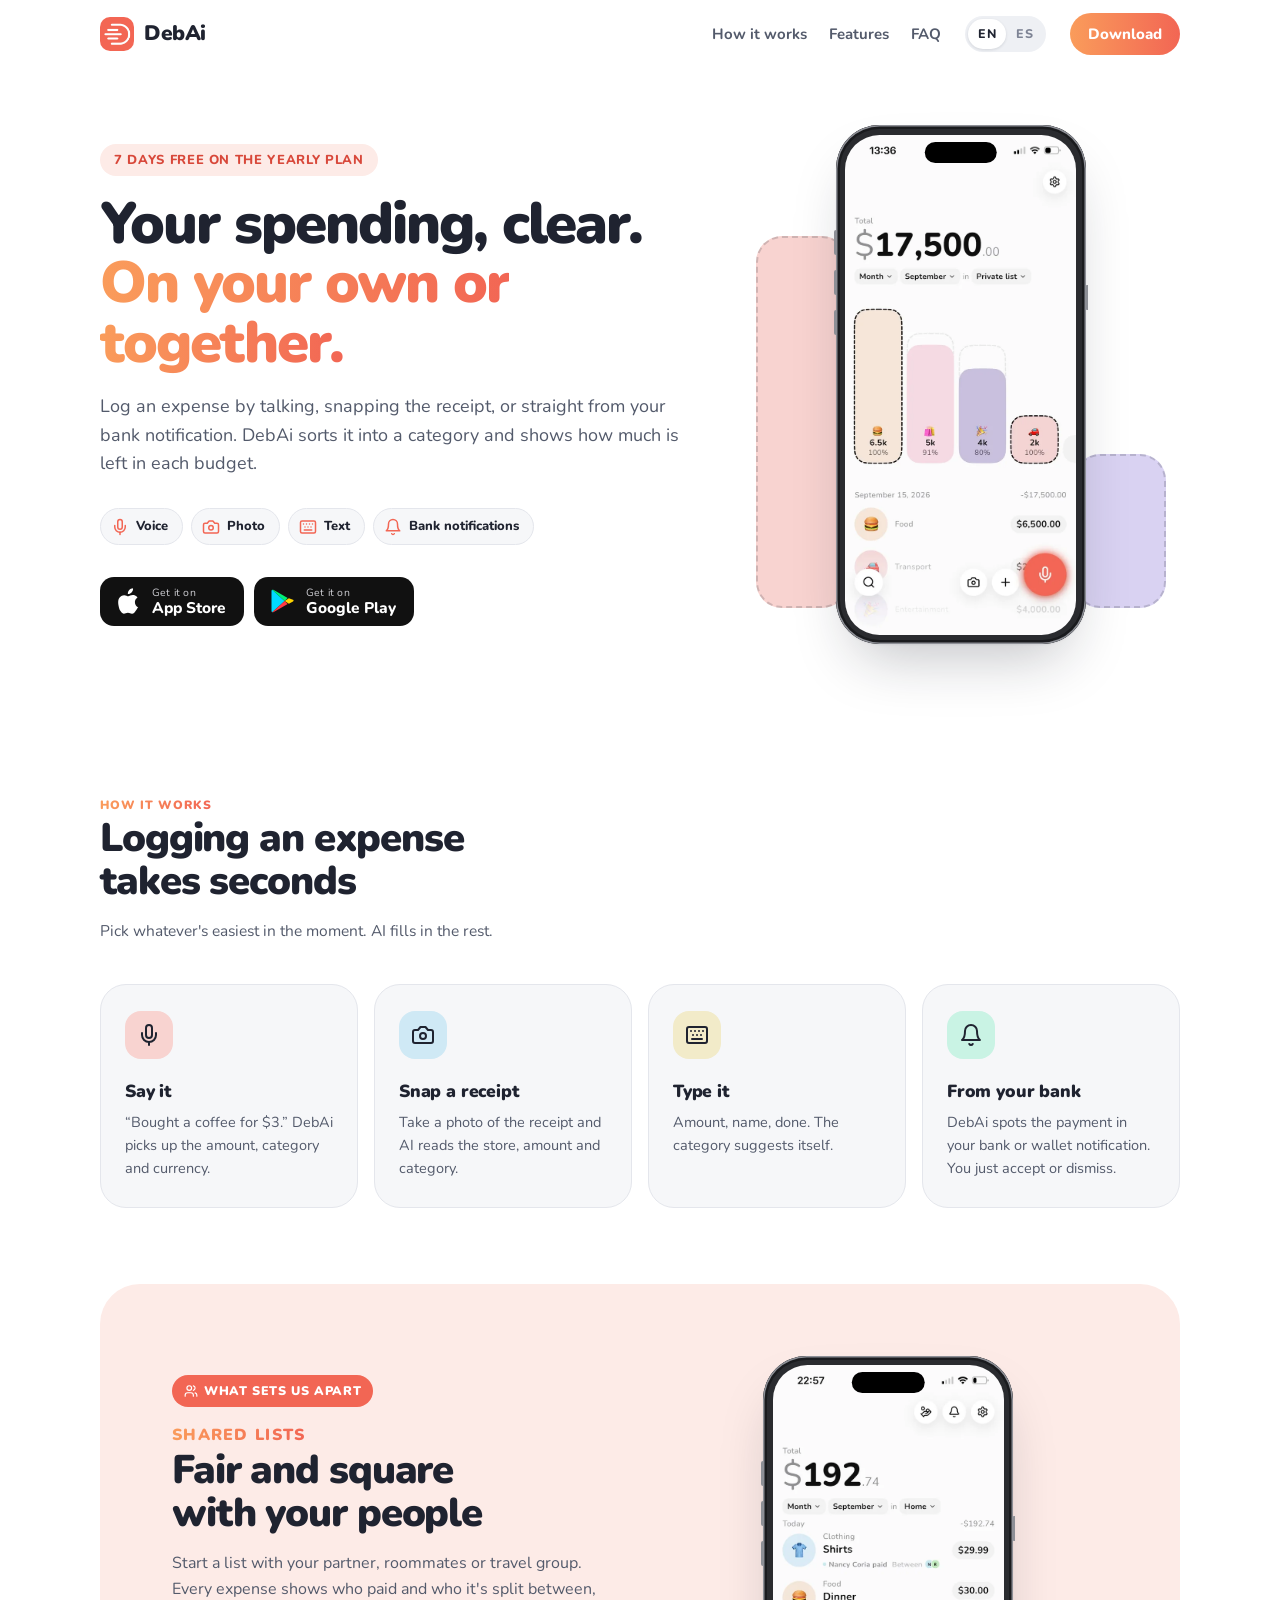
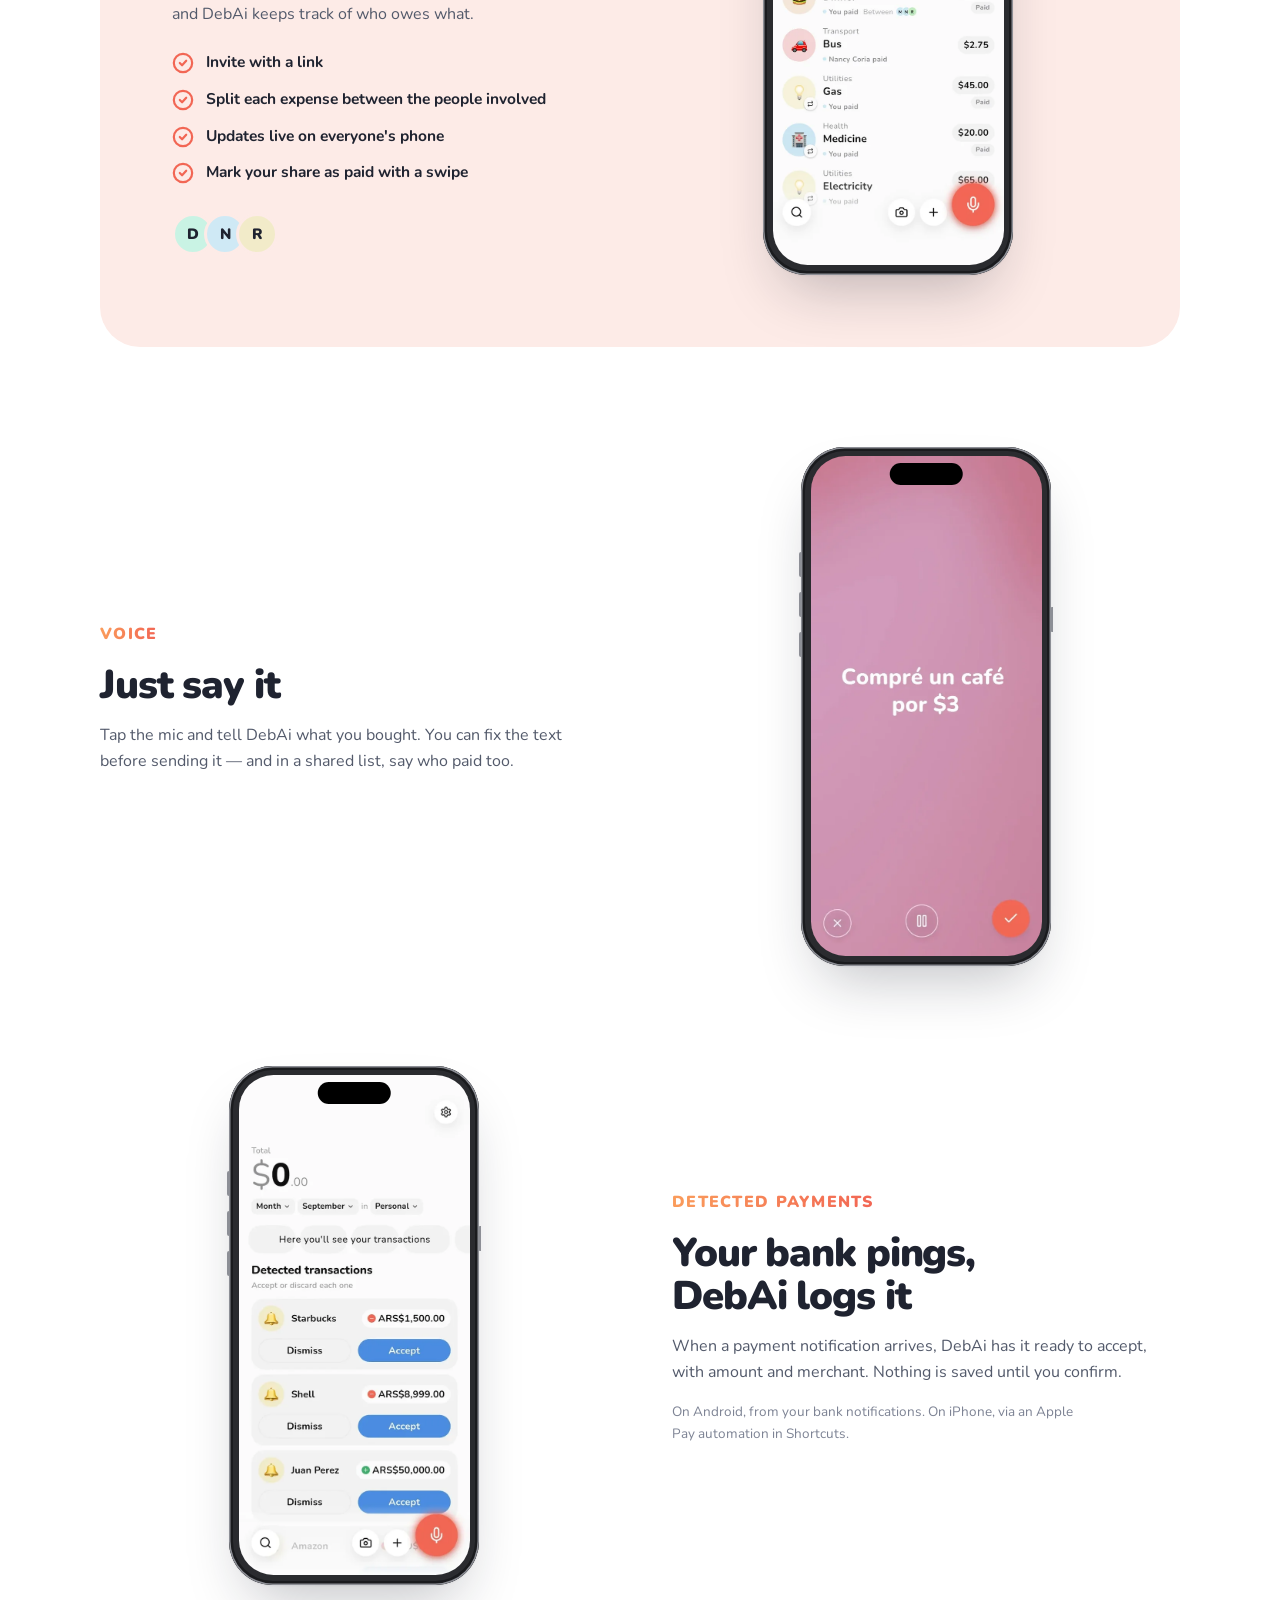
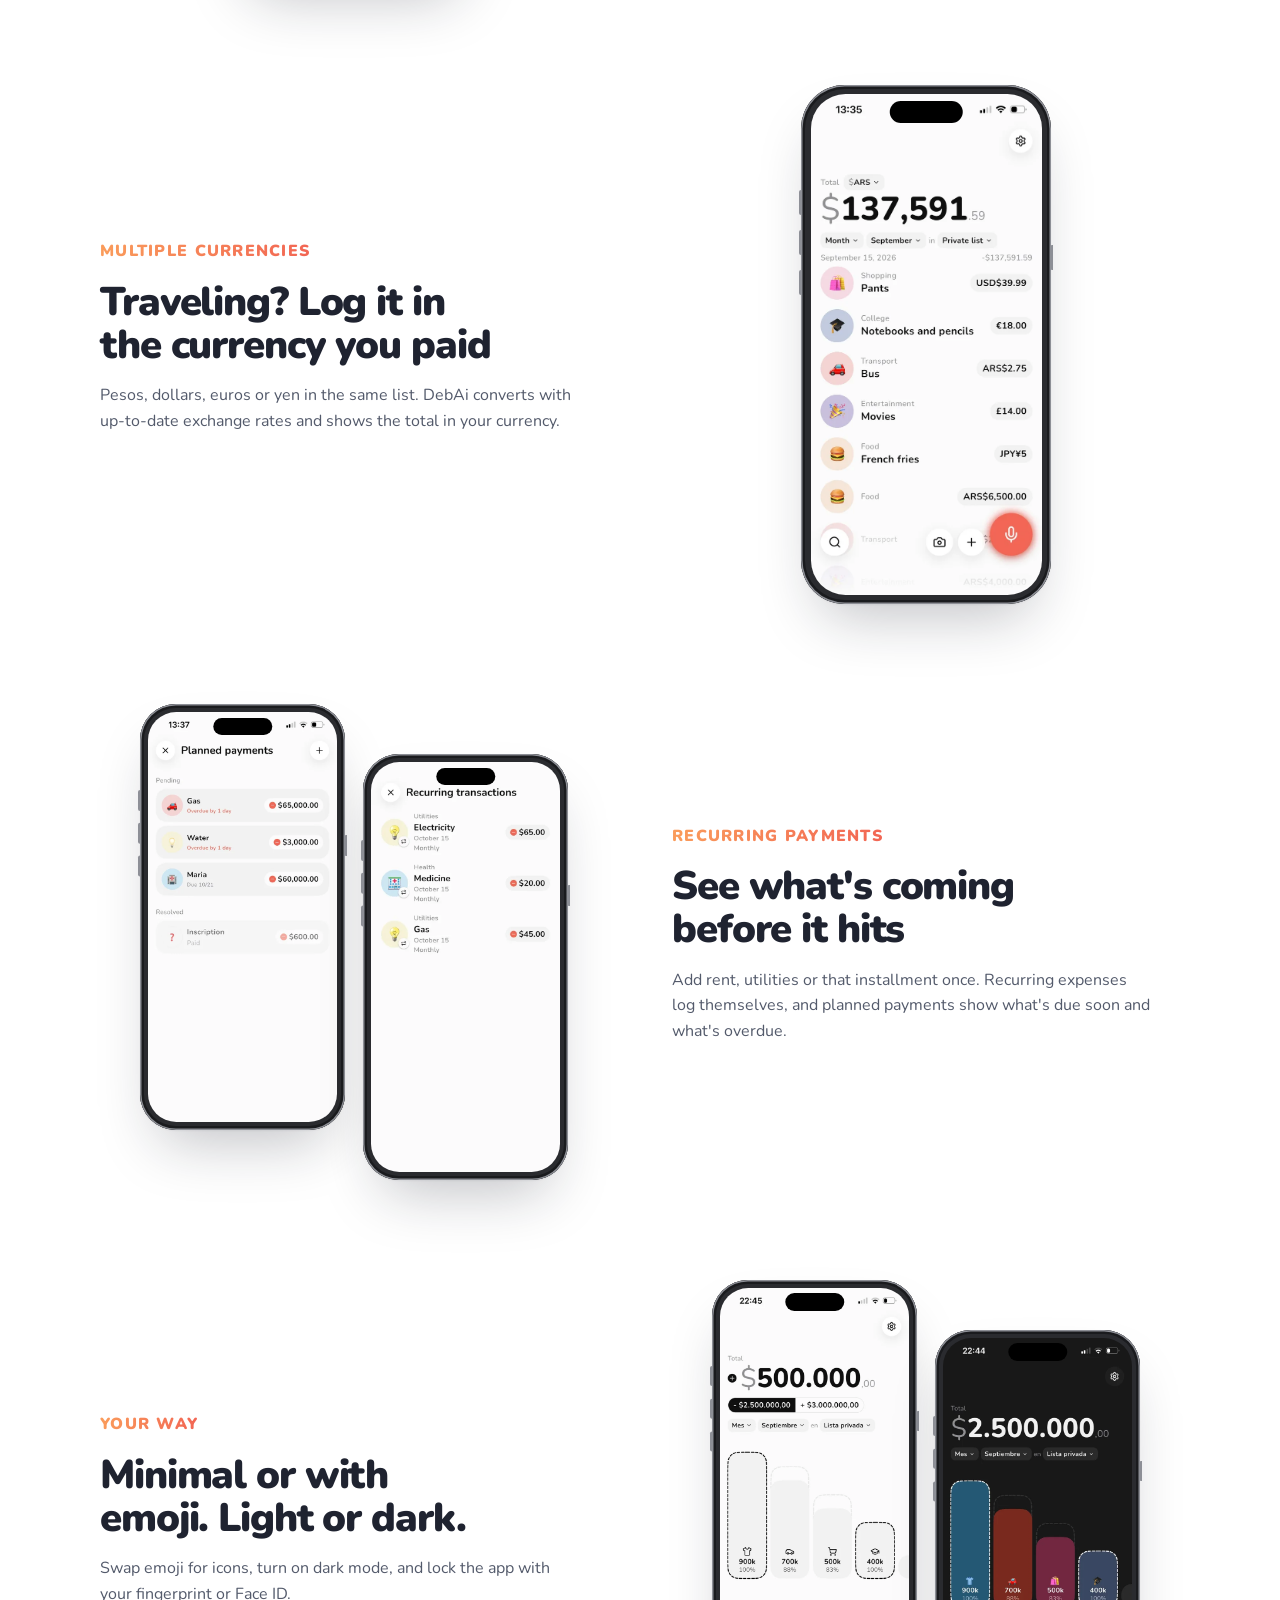
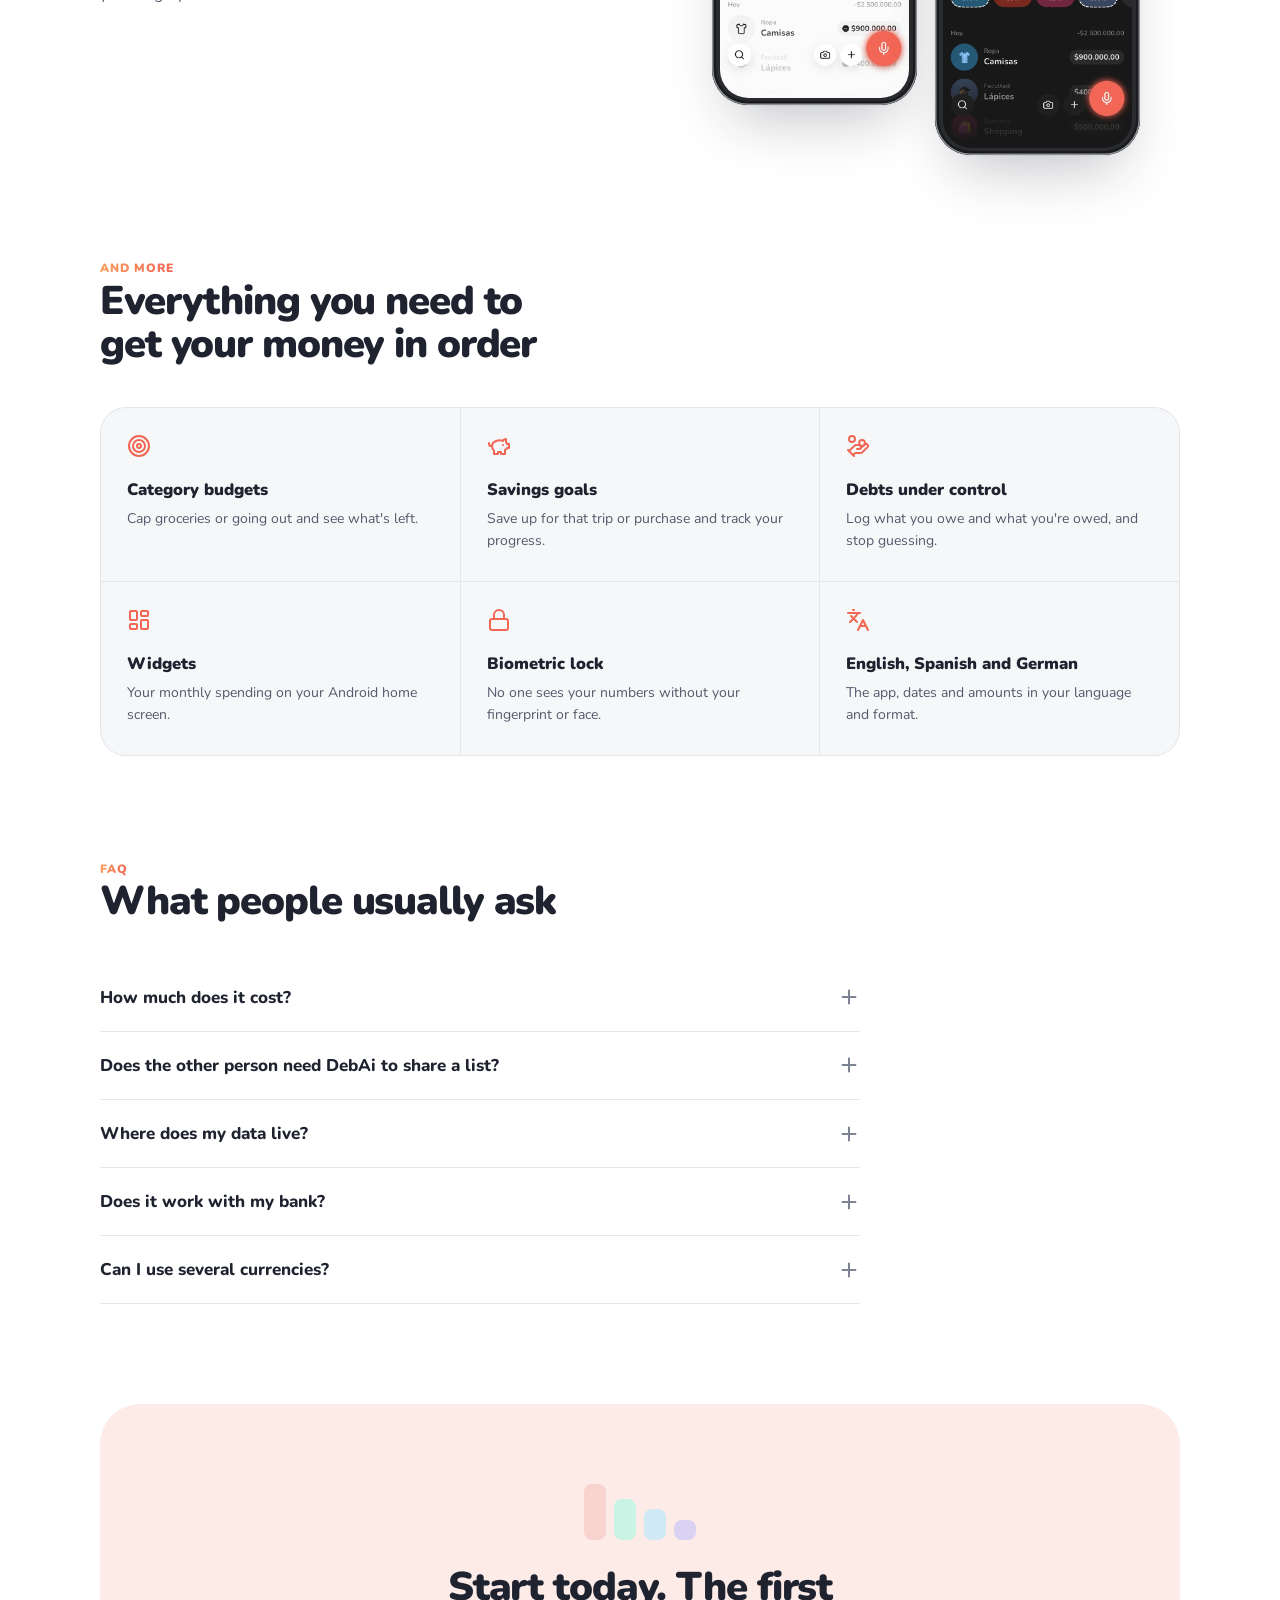
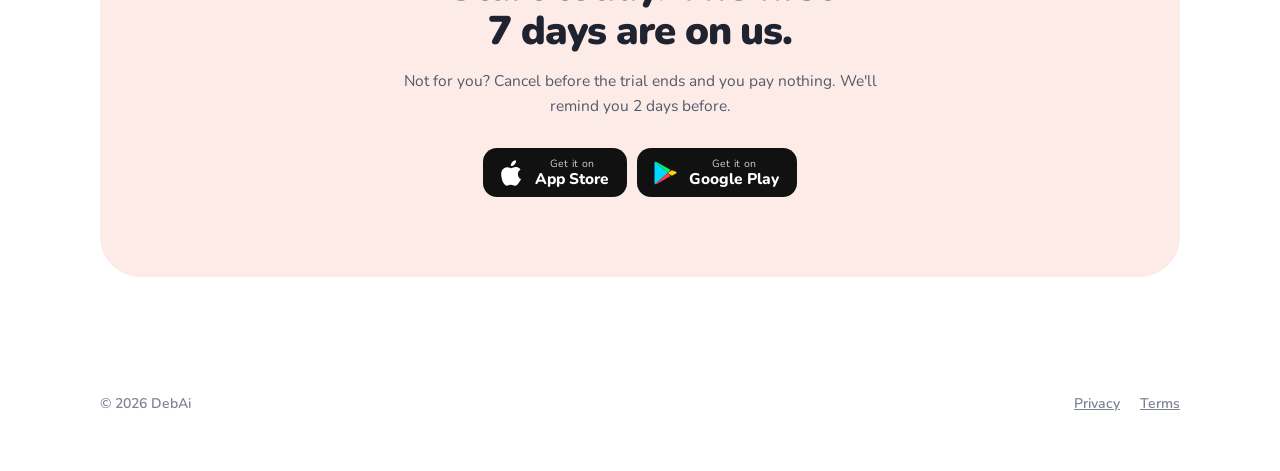
==== index.html @ 1e0ea0b5 "Prueba de 7 días de la tienda en el anual; chat con IA y recordatorios locales en la política Co-Aut" ====
<!doctype html>
<html lang="en">
<head>
  <meta charset="utf-8" />
  <meta name="viewport" content="width=device-width, initial-scale=1, viewport-fit=cover" />
  <title>DebAi: AI Expense Tracker &amp; Shared Budget App</title>
  <meta name="description" content="Track expenses with AI: log them by voice, receipt photo or bank notification. Shared lists to split expenses with anyone. 7-day free trial on iPhone and Android." />
  <meta name="robots" content="index, follow, max-image-preview:large" />
  <link rel="canonical" href="https://debai.app/" />
  <link rel="alternate" hreflang="en" href="https://debai.app/" />
  <link rel="alternate" hreflang="es" href="https://debai.app/es/" />
  <link rel="alternate" hreflang="x-default" href="https://debai.app/" />
  <meta name="theme-color" content="#F26654" />
  <meta name="application-name" content="DebAi" />
  <meta name="apple-itunes-app" content="app-id=6796000118" />

  <meta property="og:type" content="website" />
  <meta property="og:site_name" content="DebAi" />
  <meta property="og:url" content="https://debai.app/" />
  <meta property="og:title" content="DebAi: AI Expense Tracker &amp; Shared Budget App" />
  <meta property="og:description" content="Track expenses with AI: log them by voice, receipt photo or bank notification. Shared lists to split expenses with anyone. 7-day free trial on iPhone and Android." />
  <meta property="og:locale" content="en_US" />
  <meta property="og:locale:alternate" content="es_LA" />
  <meta property="og:image" content="https://debai.app/assets/og-en.png" />
  <meta property="og:image:width" content="1200" />
  <meta property="og:image:height" content="630" />
  <meta property="og:image:alt" content="DebAi: your spending, clear, on your own or together" />
  <meta name="twitter:card" content="summary_large_image" />
  <meta name="twitter:title" content="DebAi: AI Expense Tracker &amp; Shared Budget App" />
  <meta name="twitter:description" content="Track expenses with AI: log them by voice, receipt photo or bank notification. Shared lists to split expenses with anyone. 7-day free trial on iPhone and Android." />
  <meta name="twitter:image" content="https://debai.app/assets/og-en.png" />

  <link rel="icon" href="favicon-32.png" type="image/png" sizes="32x32" />
  <link rel="icon" href="favicon-192.png" type="image/png" sizes="192x192" />
  <link rel="apple-touch-icon" href="apple-touch-icon.png" />
  <link rel="preload" href="assets/nunito-latin.woff" as="font" type="font/woff" crossorigin />
  <link rel="preload" href="assets/screens/home-en.webp" as="image" fetchpriority="high" />

  <script type="application/ld+json">{"@context": "https://schema.org", "@graph": [{"@type": "Organization", "@id": "https://debai.app/#organization", "name": "DebAi", "url": "https://debai.app/", "logo": "https://debai.app/favicon-192.png", "sameAs": ["https://apps.apple.com/app/id6796000118", "https://play.google.com/store/apps/details?id=com.debai.app"]}, {"@type": "WebSite", "@id": "https://debai.app/#website", "url": "https://debai.app/", "name": "DebAi", "inLanguage": "en", "publisher": {"@id": "https://debai.app/#organization"}}, {"@type": "MobileApplication", "name": "DebAi", "description": "AI expense tracker. Log expenses by voice, receipt photo or bank notification, and share lists to split expenses with your partner, roommates or friends.", "operatingSystem": "iOS, Android", "applicationCategory": "FinanceApplication", "inLanguage": ["es", "en", "de"], "image": "https://debai.app/assets/og-en.png", "installUrl": ["https://apps.apple.com/app/id6796000118", "https://play.google.com/store/apps/details?id=com.debai.app"], "offers": {"@type": "Offer", "price": "0", "priceCurrency": "USD"}, "publisher": {"@id": "https://debai.app/#organization"}}]}</script>
  <style>
    @font-face {
      font-family: "Nunito";
      src: url("assets/nunito-latin.woff") format("woff");
      font-weight: 200 1000;
      font-style: normal;
      font-display: swap;
    }

    /* La web es blanca siempre: no sigue el modo oscuro del dispositivo */
    :root {
      --bg: #ffffff;
      --surface: #f6f7f9;
      --surface-2: #eef0f4;
      --text: #1f2330;
      --text-soft: #535a6b;
      --muted: #7d8394;
      --border: #e4e6ec;
      --brand: #f26654;
      --brand-ink: #d8483a;
      --brand-soft: #fdebe7;
      /* Degradé de marca, de derecha a izquierda: coral a la derecha → naranja a la izquierda */
      --brand-gradient: linear-gradient(270deg, #f26654, #fa9c5b);
      --mint: #c9f3e4;
      --sky: #cfe9f5;
      --lemon: #f2ebc9;
      --rose: #f8d3d0;
      --lilac: #d9d2f2;
      --titanium: #2a2b2f;
      --titanium-edge: #8d8f96;
      --badge: #111111;
      --shadow: 0 1px 2px rgba(20, 24, 40, .05), 0 30px 60px -20px rgba(20, 24, 40, .28);
      color-scheme: light;
    }

    * { box-sizing: border-box; }
    html { scroll-behavior: smooth; }
    @media (prefers-reduced-motion: reduce) {
      html { scroll-behavior: auto; }
      *, *::before, *::after { animation: none !important; transition: none !important; }
    }

    body {
      margin: 0;
      font-family: "Nunito", -apple-system, BlinkMacSystemFont, "Segoe UI", sans-serif;
      color: var(--text);
      background: var(--bg);
      font-size: 15.5px;
      line-height: 1.6;
      overflow-x: hidden;
    }
    img { max-width: 100%; display: block; }
    a { color: inherit; }
    :focus-visible { outline: 3px solid var(--brand); outline-offset: 3px; border-radius: 8px; }

    .wrap { max-width: 1120px; margin: 0 auto; padding-inline: 20px; }

    /* ---------- Nav ---------- */
    .nav {
      position: sticky;
      top: env(safe-area-inset-top, 0px);
      z-index: 10;
      background: color-mix(in srgb, var(--bg) 86%, transparent);
      backdrop-filter: saturate(1.4) blur(14px);
      -webkit-backdrop-filter: saturate(1.4) blur(14px);
      border-bottom: 1px solid transparent;
    }
    .nav .wrap { display: flex; align-items: center; gap: 24px; height: 68px; }
    .logo { display: flex; align-items: center; gap: 10px; text-decoration: none; font-weight: 900; font-size: 21px; letter-spacing: -.02em; }
    .logo img { width: 34px; height: 34px; border-radius: 10px; }
    .nav-links { display: flex; gap: 22px; margin-left: auto; }
    .nav-links a { text-decoration: none; color: var(--text-soft); font-weight: 700; font-size: 15px; }
    .nav-links a:hover { color: var(--text); }
    .lang { display: flex; background: var(--surface-2); border-radius: 999px; padding: 3px; }
    .lang a {
      font-size: 12.5px; font-weight: 800; letter-spacing: .04em; text-decoration: none;
      color: var(--muted); padding: 5px 10px; border-radius: 999px;
    }
    .lang a:hover { color: var(--text); }
    .lang a[aria-current="page"] { background: var(--bg); color: var(--text); box-shadow: 0 1px 3px rgba(20,24,40,.12); }
    .nav-cta {
      text-decoration: none; background: var(--brand-gradient); color: #fff; font-weight: 800; font-size: 15px;
      padding: 9px 18px; border-radius: 999px; white-space: nowrap;
    }
    .nav-cta:hover { filter: brightness(.95); }
    @media (max-width: 820px) {
      .nav-links { display: none; }
      .lang { margin-left: auto; }
    }
    @media (max-width: 420px) {
      .nav-cta { display: none; }
    }

    /* ---------- Hero ---------- */
    .hero { padding-block: 56px 72px; }
    .hero .wrap { display: grid; grid-template-columns: 1.15fr .85fr; gap: 48px; align-items: center; }
    .eyebrow {
      display: inline-block; background: var(--brand-soft); color: var(--brand-ink);
      font-weight: 800; font-size: 13px; letter-spacing: .05em; text-transform: uppercase;
      padding: 6px 14px; border-radius: 999px;
    }
    h1 {
      font-size: clamp(34px, 5.2vw, 58px); font-weight: 900; letter-spacing: -.035em; line-height: 1.02;
      margin: 18px 0 20px; text-wrap: balance;
    }
    h1 em, .kicker {
      font-style: normal; color: var(--brand);
      background: var(--brand-gradient); -webkit-background-clip: text; background-clip: text;
      -webkit-text-fill-color: transparent;
    }
    h1 em { -webkit-box-decoration-break: clone; box-decoration-break: clone; }
    .lead { font-size: clamp(16px, 1.5vw, 18px); color: var(--text-soft); max-width: 36em; margin: 0 0 30px; }
    .ways { display: flex; flex-wrap: wrap; gap: 8px; margin: 0 0 32px; padding: 0; list-style: none; }
    .ways li {
      display: inline-flex; align-items: center; gap: 7px; font-weight: 800; font-size: 13px;
      background: var(--surface); border: 1px solid var(--border); border-radius: 999px; padding: 7px 14px 7px 10px;
    }
    .ways svg { width: 18px; height: 18px; color: var(--brand); }

    .badges { display: flex; gap: 10px; flex-wrap: wrap; }
    .badge {
      display: inline-flex; align-items: center; gap: 10px; padding: 10px 18px 10px 14px; border-radius: 14px;
      background: var(--badge); color: #fff; text-decoration: none; line-height: 1.1;
      transition: transform .15s ease;
    }
    .badge:hover { transform: translateY(-2px); }
    .badge svg { width: 28px; height: 28px; flex-shrink: 0; }
    .badge small { display: block; font-size: 10.5px; color: #cfcfd4; letter-spacing: .02em; }
    .badge b { display: block; font-size: 15.5px; font-weight: 800; }

    /* Barras de tope detrás del teléfono: el visual del home de la app */
    .stage { position: relative; display: flex; justify-content: center; align-items: flex-end; min-height: 500px; }
    .bars {
      position: absolute; inset: auto 0 36px 0; height: 78%;
      display: flex; align-items: flex-end; justify-content: center; gap: 14px;
    }
    .bar {
      width: 21%; max-width: 104px; border-radius: 26px; border: 2px dashed rgba(31,35,48,.18);
      transform-origin: bottom; animation: rise .9s cubic-bezier(.2,.9,.3,1.15) both;
    }
    .bar:nth-child(1) { height: 92%; background: var(--rose); animation-delay: .05s; }
    .bar:nth-child(2) { height: 70%; background: var(--mint); animation-delay: .12s; }
    .bar:nth-child(3) { height: 54%; background: var(--sky); animation-delay: .19s; }
    .bar:nth-child(4) { height: 38%; background: var(--lilac); animation-delay: .26s; }
    @keyframes rise { from { transform: scaleY(.35); } to { transform: scaleY(1); } }
    .stage .phone { position: relative; z-index: 1; }

    /* ---------- iPhone ----------
       Todo escala con --w. El alto lo da la captura (height:auto), así la
       pantalla muestra la imagen completa, sin recortes. */
    .phone {
      --w: min(250px, 70vw);
      position: relative; flex-shrink: 0;
      width: var(--w); padding: calc(var(--w) * .038);
      background: var(--titanium);
      border-radius: calc(var(--w) * .175);
      box-shadow:
        inset 0 0 0 1.5px var(--titanium-edge),
        inset 0 0 0 4px #1a1b1e,
        var(--shadow);
    }
    .phone.sm { --w: min(205px, 40vw); }
    .phone img {
      width: 100%; height: auto; display: block; background: #fff;
      border-radius: calc(var(--w) * .138);
    }
    /* Dynamic Island */
    .phone::after {
      content: ""; position: absolute; left: 50%; transform: translateX(-50%);
      top: calc(var(--w) * .066); width: calc(var(--w) * .29); height: calc(var(--w) * .085);
      background: #000; border-radius: 999px;
    }
    /* Botones laterales: acción + volumen a la izquierda, encendido a la derecha */
    .phone::before {
      content: ""; position: absolute; left: -2px; top: calc(var(--w) * .42);
      width: 3px; height: calc(var(--w) * .1); border-radius: 2px 0 0 2px; background: var(--titanium-edge);
      box-shadow:
        0 calc(var(--w) * .16) 0 0 var(--titanium-edge),
        0 calc(var(--w) * .32) 0 0 var(--titanium-edge),
        calc(var(--w) + 1px) calc(var(--w) * .22) 0 0 var(--titanium-edge);
    }

    /* ---------- Sections ---------- */
    section { padding-block: 76px; }
    .kicker { display: inline-block; font-weight: 900; font-size: 12px; letter-spacing: .08em; text-transform: uppercase; margin: 0 0 10px; }
    h2 { font-size: clamp(27px, 3.4vw, 40px); font-weight: 900; letter-spacing: -.028em; line-height: 1.08; margin: 0 0 16px; text-wrap: balance; }
    .sec-head { max-width: 600px; margin-bottom: 40px; }
    .sec-head p { color: var(--text-soft); margin: 0; }

    /* Cómo se anota */
    .grid4 { display: grid; grid-template-columns: repeat(4, 1fr); gap: 16px; }
    .way { background: var(--surface); border: 1px solid var(--border); border-radius: 26px; padding: 26px 24px; }
    .way .ic {
      width: 48px; height: 48px; border-radius: 16px; display: grid; place-items: center; margin-bottom: 18px; color: var(--text);
    }
    .way:nth-child(1) .ic { background: var(--rose); }
    .way:nth-child(2) .ic { background: var(--sky); }
    .way:nth-child(3) .ic { background: var(--lemon); }
    .way:nth-child(4) .ic { background: var(--mint); }
    .way .ic svg { width: 24px; height: 24px; color: #1f2330; }
    .way h3 { font-size: 17.5px; font-weight: 900; margin: 0 0 6px; letter-spacing: -.01em; }
    .way p { margin: 0; color: var(--text-soft); font-size: 14.5px; }
    @media (max-width: 960px) { .grid4 { grid-template-columns: repeat(2, 1fr); } }
    @media (max-width: 520px) { .grid4 { grid-template-columns: 1fr; } }

    /* Filas de feature */
    .feature { display: grid; grid-template-columns: 1fr 1fr; gap: 64px; align-items: center; }
    .feature + .feature { margin-top: 100px; }
    .feature.flip .copy { order: 2; }
    .feature .copy p { color: var(--text-soft); font-size: 16px; margin: 0 0 16px; max-width: 30em; }
    .feature .shots { display: flex; justify-content: center; align-items: flex-start; gap: 18px; }
    .feature .shots .phone.sm:nth-child(2) { margin-top: 50px; }
    .note { font-size: 13.5px !important; color: var(--muted) !important; }
    .checks { list-style: none; padding: 0; margin: 22px 0 0; display: grid; gap: 12px; }
    .checks li { display: flex; gap: 12px; align-items: flex-start; font-weight: 700; }
    .checks svg { width: 22px; height: 22px; flex-shrink: 0; color: var(--brand); margin-top: 2px; }
    @media (max-width: 860px) {
      .feature { grid-template-columns: 1fr; gap: 40px; }
      .feature.flip .copy { order: 0; }
      .feature + .feature { margin-top: 88px; }
    }

    /* Banda compartida — el diferencial */
    .band {
      background: var(--brand-soft); border-radius: 40px; padding: clamp(36px, 6vw, 72px);
      display: grid; grid-template-columns: 1fr 1fr; gap: 56px; align-items: center;
    }
    .band .pill {
      display: inline-flex; align-items: center; gap: 6px; background: var(--brand); color: #fff;
      font-weight: 900; font-size: 12.5px; letter-spacing: .05em; text-transform: uppercase;
      padding: 6px 12px; border-radius: 999px; margin-bottom: 16px;
    }
    .band .kicker { display: block; width: fit-content; }
    .band p { color: var(--text-soft); font-size: 16px; margin: 0; max-width: 30em; }
    .band .shots { display: flex; justify-content: center; }
    .avatars { display: flex; margin-top: 28px; }
    .avatars span {
      width: 42px; height: 42px; border-radius: 50%; display: grid; place-items: center;
      font-weight: 900; font-size: 15px; color: #1f2330; border: 3px solid var(--brand-soft); margin-left: -10px;
    }
    .avatars span:first-child { margin-left: 0; background: var(--mint); }
    .avatars span:nth-child(2) { background: var(--sky); }
    .avatars span:nth-child(3) { background: var(--lemon); }
    @media (max-width: 860px) { .band { grid-template-columns: 1fr; } }

    /* Y además */
    .extras { display: grid; grid-template-columns: repeat(3, 1fr); gap: 1px; background: var(--border); border: 1px solid var(--border); border-radius: 26px; overflow: hidden; }
    .extra { background: var(--surface); padding: 26px 26px 28px; }
    .extra svg { width: 24px; height: 24px; color: var(--brand); margin-bottom: 12px; }
    .extra h3 { margin: 0 0 4px; font-size: 16.5px; font-weight: 900; }
    .extra p { margin: 0; color: var(--text-soft); font-size: 14px; }
    @media (max-width: 860px) { .extras { grid-template-columns: repeat(2, 1fr); } }
    @media (max-width: 520px) { .extras { grid-template-columns: 1fr; } }

    /* FAQ */
    .faq { max-width: 760px; }
    .faq details { border-bottom: 1px solid var(--border); }
    .faq summary {
      list-style: none; cursor: pointer; display: flex; justify-content: space-between; align-items: center; gap: 16px;
      padding: 20px 0; font-weight: 800; font-size: 17px;
    }
    .faq summary::-webkit-details-marker { display: none; }
    .faq summary svg { width: 22px; height: 22px; flex-shrink: 0; color: var(--muted); transition: transform .2s ease; }
    .faq details[open] summary svg { transform: rotate(45deg); color: var(--brand); }
    .faq details p { margin: 0 0 22px; color: var(--text-soft); max-width: 40em; }

    /* CTA final */
    .final { text-align: center; }
    .final .card {
      background: var(--brand-soft); border-radius: 40px; padding: clamp(44px, 7vw, 80px) 24px;
    }
    .final h2 { max-width: 14em; margin-inline: auto; }
    .final p { color: var(--text-soft); margin: 0 auto 30px; max-width: 32em; }
    .final .badges { justify-content: center; }
    .final .mini-bars { display: flex; justify-content: center; gap: 8px; align-items: flex-end; height: 56px; margin-bottom: 26px; }
    .final .mini-bars i { width: 22px; border-radius: 8px; display: block; }
    .final .mini-bars i:nth-child(1) { height: 100%; background: var(--rose); }
    .final .mini-bars i:nth-child(2) { height: 74%; background: var(--mint); }
    .final .mini-bars i:nth-child(3) { height: 56%; background: var(--sky); }
    .final .mini-bars i:nth-child(4) { height: 36%; background: var(--lilac); }

    footer { padding-block: 40px 56px; color: var(--muted); font-size: 14px; font-weight: 600; }
    footer .wrap { display: flex; flex-wrap: wrap; gap: 12px 24px; align-items: center; }
    footer nav { display: flex; gap: 20px; margin-left: auto; }
    footer a { color: var(--muted); }
    footer a:hover { color: var(--text); }

    @media (max-width: 860px) {
      .hero { padding-block: 32px 56px; }
      .hero .wrap { grid-template-columns: 1fr; gap: 40px; }
      .stage { min-height: 0; padding-top: 20px; }
      section { padding-block: 64px; }
    }
  </style>
</head>
<body>

  <svg width="0" height="0" style="position:absolute" aria-hidden="true">
    <defs>
      <symbol id="i-mic" viewBox="0 0 24 24" fill="none" stroke="currentColor" stroke-width="2" stroke-linecap="round" stroke-linejoin="round"><path d="M12 2a3 3 0 0 0-3 3v7a3 3 0 0 0 6 0V5a3 3 0 0 0-3-3Z"/><path d="M19 10v2a7 7 0 0 1-14 0v-2"/><line x1="12" x2="12" y1="19" y2="22"/></symbol>
      <symbol id="i-camera" viewBox="0 0 24 24" fill="none" stroke="currentColor" stroke-width="2" stroke-linecap="round" stroke-linejoin="round"><path d="M14.5 4h-5L7 7H4a2 2 0 0 0-2 2v9a2 2 0 0 0 2 2h16a2 2 0 0 0 2-2V9a2 2 0 0 0-2-2h-3l-2.5-3z"/><circle cx="12" cy="13" r="3"/></symbol>
      <symbol id="i-keyboard" viewBox="0 0 24 24" fill="none" stroke="currentColor" stroke-width="2" stroke-linecap="round" stroke-linejoin="round"><path d="M10 8h.01M12 12h.01M14 8h.01M16 12h.01M18 8h.01M6 8h.01M7 16h10M8 12h.01"/><rect width="20" height="16" x="2" y="4" rx="2"/></symbol>
      <symbol id="i-bell" viewBox="0 0 24 24" fill="none" stroke="currentColor" stroke-width="2" stroke-linecap="round" stroke-linejoin="round"><path d="M6 8a6 6 0 0 1 12 0c0 7 3 9 3 9H3s3-2 3-9"/><path d="M10.3 21a1.94 1.94 0 0 0 3.4 0"/></symbol>
      <symbol id="i-check" viewBox="0 0 24 24" fill="none" stroke="currentColor" stroke-width="2.4" stroke-linecap="round" stroke-linejoin="round"><circle cx="12" cy="12" r="10"/><path d="m8.5 12 2.5 2.5 4.5-5"/></symbol>
      <symbol id="i-plus" viewBox="0 0 24 24" fill="none" stroke="currentColor" stroke-width="2.2" stroke-linecap="round"><path d="M12 5v14M5 12h14"/></symbol>
      <symbol id="i-users" viewBox="0 0 24 24" fill="none" stroke="currentColor" stroke-width="2" stroke-linecap="round" stroke-linejoin="round"><path d="M16 21v-2a4 4 0 0 0-4-4H6a4 4 0 0 0-4 4v2"/><circle cx="9" cy="7" r="4"/><path d="M22 21v-2a4 4 0 0 0-3-3.87M16 3.13a4 4 0 0 1 0 7.75"/></symbol>
      <symbol id="i-target" viewBox="0 0 24 24" fill="none" stroke="currentColor" stroke-width="2" stroke-linecap="round" stroke-linejoin="round"><circle cx="12" cy="12" r="10"/><circle cx="12" cy="12" r="6"/><circle cx="12" cy="12" r="2"/></symbol>
      <symbol id="i-piggy" viewBox="0 0 24 24" fill="none" stroke="currentColor" stroke-width="2" stroke-linecap="round" stroke-linejoin="round"><path d="M19 5c-1.5 0-2.8 1.4-3 2-3.5-1.5-11-.3-11 5 0 1.8 0 3 2 4.5V20h4v-2h3v2h4v-4c1-.5 1.7-1 2-2h2v-4h-2c0-1-.5-1.5-1-2V5z"/><path d="M2 9v1c0 1.1.9 2 2 2h1"/><path d="M16 11h.01"/></symbol>
      <symbol id="i-handcoins" viewBox="0 0 24 24" fill="none" stroke="currentColor" stroke-width="2" stroke-linecap="round" stroke-linejoin="round"><path d="M11 15h2a2 2 0 1 0 0-4h-3c-.6 0-1.1.2-1.4.6L3 17"/><path d="m7 21 1.6-1.4c.3-.4.8-.6 1.4-.6h4c1.1 0 2.1-.4 2.8-1.2l4.6-4.4a2 2 0 0 0-2.75-2.91l-4.2 3.9"/><path d="m2 16 6 6"/><circle cx="16" cy="9" r="2.9"/><circle cx="6" cy="5" r="3"/></symbol>
      <symbol id="i-layout" viewBox="0 0 24 24" fill="none" stroke="currentColor" stroke-width="2" stroke-linecap="round" stroke-linejoin="round"><rect width="7" height="9" x="3" y="3" rx="1"/><rect width="7" height="5" x="14" y="3" rx="1"/><rect width="7" height="9" x="14" y="12" rx="1"/><rect width="7" height="5" x="3" y="16" rx="1"/></symbol>
      <symbol id="i-lock" viewBox="0 0 24 24" fill="none" stroke="currentColor" stroke-width="2" stroke-linecap="round" stroke-linejoin="round"><rect width="18" height="11" x="3" y="11" rx="2"/><path d="M7 11V7a5 5 0 0 1 10 0v4"/></symbol>
      <symbol id="i-languages" viewBox="0 0 24 24" fill="none" stroke="currentColor" stroke-width="2" stroke-linecap="round" stroke-linejoin="round"><path d="m5 8 6 6M4 14l6-6 2-3M2 5h12M7 2h1M22 22l-5-10-5 10M14 18h6"/></symbol>
    </defs>
  </svg>

  <header class="nav">
    <div class="wrap">
      <a class="logo" href="#top"><img src="legal/assets/icon.webp" alt="" width="34" height="34" />DebAi</a>
      <nav class="nav-links">
        <a href="#como">How it works</a>
        <a href="#funciones">Features</a>
        <a href="#preguntas">FAQ</a>
      </nav>
      <nav class="lang" aria-label="Language"><a href="./" hreflang="en" lang="en" aria-current="page">EN</a><a href="es/" hreflang="es" lang="es">ES</a></nav>
      <a class="nav-cta" href="#descargar">Download</a>
    </div>
  </header>

  <main id="top">
    <div class="hero">
      <div class="wrap">
        <div>
          <span class="eyebrow">7 days free on the yearly plan</span>
          <h1>Your spending, clear.<br><em>On your own or together.</em></h1>
          <p class="lead">Log an expense by talking, snapping the receipt, or straight from your bank notification. DebAi sorts it into a category and shows how much is left in each budget.</p>
          <ul class="ways">
            <li><svg><use href="#i-mic"/></svg><span>Voice</span></li>
            <li><svg><use href="#i-camera"/></svg><span>Photo</span></li>
            <li><svg><use href="#i-keyboard"/></svg><span>Text</span></li>
            <li><svg><use href="#i-bell"/></svg><span>Bank notifications</span></li>
          </ul>
          <div class="badges">
            <a class="badge" href="https://apps.apple.com/app/id6796000118" target="_blank" rel="noopener">
              <svg viewBox="0 0 24 24" fill="currentColor" aria-hidden="true"><path d="M16.365 1.43c0 1.14-.493 2.27-1.177 3.08-.744.9-1.99 1.57-2.987 1.57-.12 0-.23-.02-.29-.03-.015-.06-.045-.226-.045-.394 0-1.13.559-2.27 1.208-2.99.744-.85 2.033-1.51 3.075-1.55.015.1.03.2.03.31zm4.09 16.05c-.075.15-.55 1.03-1.5 2.35-.998 1.5-2.033 2.99-3.5 3.02-1.42.03-1.88-.84-3.5-.84-1.63 0-2.14.81-3.49.87-1.41.06-2.5-1.620-3.5-3.12C3.98 16.63 2.7 12.24 4.5 9.36c.9-1.43 2.5-2.34 4.25-2.37 1.36-.03 2.64.9 3.5.9.85 0 2.42-1.11 4.08-.95.7.03 2.65.28 3.9 2.13-.1.06-2.33 1.34-2.3 4.05.02 3.13 2.8 4.36 2.83 4.38z"/></svg>
              <span><small>Get it on</small><b>App Store</b></span>
            </a>
            <a class="badge" href="https://play.google.com/store/apps/details?id=com.debai.app" target="_blank" rel="noopener">
              <svg viewBox="0 0 24 24" aria-hidden="true"><path fill="#00d9ff" d="M3.6 2.4 14.3 12 3.6 21.6c-.35-.2-.6-.58-.6-1.02V3.42c0-.44.25-.82.6-1.02z"/><path fill="#ffd400" d="M17.9 9.6 14.3 12l3.6 2.4 3.55-2c.6-.34.6-1.06 0-1.4z"/><path fill="#00f076" d="M14.3 12 3.6 2.4c.14-.08.3-.12.46-.12.16 0 .33.04.5.13l12.34 6.99z"/><path fill="#ff3a44" d="M14.3 12 3.6 21.6c.14.08.3.12.46.12.16 0 .33-.04.5-.13l12.34-6.99z"/></svg>
              <span><small>Get it on</small><b>Google Play</b></span>
            </a>
          </div>
        </div>
        <div class="stage">
          <div class="bars" aria-hidden="true"><span class="bar"></span><span class="bar"></span><span class="bar"></span><span class="bar"></span></div>
          <div class="phone"><img src="assets/screens/home-en.webp" alt="DebAi home with the month&#x27;s total and category budgets" width="600" height="1299" fetchpriority="high" /></div>
        </div>
      </div>
    </div>

    <section id="como">
      <div class="wrap">
        <div class="sec-head">
          <p class="kicker">How it works</p>
          <h2>Logging an expense takes seconds</h2>
          <p>Pick whatever's easiest in the moment. AI fills in the rest.</p>
        </div>
        <div class="grid4">
          <article class="way">
            <div class="ic"><svg><use href="#i-mic"/></svg></div>
            <h3>Say it</h3>
            <p>“Bought a coffee for $3.” DebAi picks up the amount, category and currency.</p>
          </article>
          <article class="way">
            <div class="ic"><svg><use href="#i-camera"/></svg></div>
            <h3>Snap a receipt</h3>
            <p>Take a photo of the receipt and AI reads the store, amount and category.</p>
          </article>
          <article class="way">
            <div class="ic"><svg><use href="#i-keyboard"/></svg></div>
            <h3>Type it</h3>
            <p>Amount, name, done. The category suggests itself.</p>
          </article>
          <article class="way">
            <div class="ic"><svg><use href="#i-bell"/></svg></div>
            <h3>From your bank</h3>
            <p>DebAi spots the payment in your bank or wallet notification. You just accept or dismiss.</p>
          </article>
        </div>
      </div>
    </section>

    <section id="compartidas" style="padding-top: 0">
      <div class="wrap">
        <div class="band">
          <div>
            <span class="pill"><svg width="14" height="14"><use href="#i-users"/></svg><span>What sets us apart</span></span>
            <p class="kicker">Shared lists</p>
            <h2>Fair and square with your people</h2>
            <p>Start a list with your partner, roommates or travel group. Every expense shows who paid and who it's split between, and DebAi keeps track of who owes what.</p>
            <ul class="checks">
              <li><svg><use href="#i-check"/></svg><span>Invite with a link</span></li>
              <li><svg><use href="#i-check"/></svg><span>Split each expense between the people involved</span></li>
              <li><svg><use href="#i-check"/></svg><span>Updates live on everyone's phone</span></li>
              <li><svg><use href="#i-check"/></svg><span>Mark your share as paid with a swipe</span></li>
            </ul>
            <div class="avatars" aria-hidden="true"><span>D</span><span>N</span><span>R</span></div>
          </div>
          <div class="shots">
            <div class="phone"><img src="assets/screens/shared-en.webp" alt="Shared list showing who paid each expense" loading="lazy" width="600" height="1299" /></div>
          </div>
        </div>
      </div>
    </section>

    <section id="funciones" style="padding-top: 24px">
      <div class="wrap">
        <div class="feature">
          <div class="copy">
            <p class="kicker">Voice</p>
            <h2>Just say it</h2>
            <p>Tap the mic and tell DebAi what you bought. You can fix the text before sending it — and in a shared list, say who paid too.</p>
          </div>
          <div class="shots"><div class="phone"><img src="assets/screens/voice.webp" alt="Voice capture screen" loading="lazy" width="600" height="1299" /></div></div>
        </div>

        <div class="feature flip">
          <div class="copy">
            <p class="kicker">Detected payments</p>
            <h2>Your bank pings, DebAi logs it</h2>
            <p>When a payment notification arrives, DebAi has it ready to accept, with amount and merchant. Nothing is saved until you confirm.</p>
            <p class="note">On Android, from your bank notifications. On iPhone, via an Apple Pay automation in Shortcuts.</p>
          </div>
          <div class="shots"><div class="phone"><img src="assets/screens/bank-en.webp" alt="Payments detected from bank notifications" loading="lazy" width="600" height="1299" /></div></div>
        </div>

        <div class="feature">
          <div class="copy">
            <p class="kicker">Multiple currencies</p>
            <h2>Traveling? Log it in the currency you paid</h2>
            <p>Pesos, dollars, euros or yen in the same list. DebAi converts with up-to-date exchange rates and shows the total in your currency.</p>
          </div>
          <div class="shots"><div class="phone"><img src="assets/screens/currencies-en.webp" alt="Expenses in several currencies" loading="lazy" width="600" height="1299" /></div></div>
        </div>

        <div class="feature flip">
          <div class="copy">
            <p class="kicker">Recurring payments</p>
            <h2>See what's coming before it hits</h2>
            <p>Add rent, utilities or that installment once. Recurring expenses log themselves, and planned payments show what's due soon and what's overdue.</p>
          </div>
          <div class="shots">
            <div class="phone sm"><img src="assets/screens/planned-en.webp" alt="Planned payments" loading="lazy" width="600" height="1299" /></div>
            <div class="phone sm"><img src="assets/screens/recurring-en.webp" alt="Recurring expenses" loading="lazy" width="600" height="1299" /></div>
          </div>
        </div>

        <div class="feature">
          <div class="copy">
            <p class="kicker">Your way</p>
            <h2>Minimal or with emoji. Light or dark.</h2>
            <p>Swap emoji for icons, turn on dark mode, and lock the app with your fingerprint or Face ID.</p>
          </div>
          <div class="shots">
            <div class="phone sm"><img src="assets/screens/minimal-es.webp" alt="Minimal mode with icons" loading="lazy" width="600" height="1299" /></div>
            <div class="phone sm"><img src="assets/screens/dark-es.webp" alt="Dark mode" loading="lazy" width="600" height="1299" /></div>
          </div>
        </div>
      </div>
    </section>

    <section style="padding-top: 24px">
      <div class="wrap">
        <div class="sec-head">
          <p class="kicker">And more</p>
          <h2>Everything you need to get your money in order</h2>
        </div>
        <div class="extras">
          <div class="extra"><svg><use href="#i-target"/></svg><h3>Category budgets</h3><p>Cap groceries or going out and see what's left.</p></div>
          <div class="extra"><svg><use href="#i-piggy"/></svg><h3>Savings goals</h3><p>Save up for that trip or purchase and track your progress.</p></div>
          <div class="extra"><svg><use href="#i-handcoins"/></svg><h3>Debts under control</h3><p>Log what you owe and what you're owed, and stop guessing.</p></div>
          <div class="extra"><svg><use href="#i-layout"/></svg><h3>Widgets</h3><p>Your monthly spending on your Android home screen.</p></div>
          <div class="extra"><svg><use href="#i-lock"/></svg><h3>Biometric lock</h3><p>No one sees your numbers without your fingerprint or face.</p></div>
          <div class="extra"><svg><use href="#i-languages"/></svg><h3>English, Spanish and German</h3><p>The app, dates and amounts in your language and format.</p></div>
        </div>
      </div>
    </section>

    <section id="preguntas" style="padding-top: 24px">
      <div class="wrap">
        <div class="sec-head">
          <p class="kicker">FAQ</p>
          <h2>What people usually ask</h2>
        </div>
        <div class="faq">
          <details><summary><span>How much does it cost?</span><svg><use href="#i-plus"/></svg></summary><p>There's a monthly and a yearly plan, both available in the app. The yearly plan comes with 7 days free: the store doesn't charge you until they're over, and we'll remind you 2 days before.</p></details>
          <details><summary><span>Does the other person need DebAi to share a list?</span><svg><use href="#i-plus"/></svg></summary><p>Yes. Send them the invite link, they install the app and land right in the list.</p></details>
          <details><summary><span>Where does my data live?</span><svg><use href="#i-plus"/></svg></summary><p>Your data lives on your phone and, with an active subscription, is backed up to the cloud so you don't lose it when you switch devices.</p></details>
          <details><summary><span>Does it work with my bank?</span><svg><use href="#i-plus"/></svg></summary><p>On Android, DebAi reads payment notifications from your bank or wallet. If one isn't recognized, you can still log it by voice, photo or by hand.</p></details>
          <details><summary><span>Can I use several currencies?</span><svg><use href="#i-plus"/></svg></summary><p>Yes. Each expense keeps the currency you paid in, and each list shows the total in the currency you choose.</p></details>
        </div>
      </div>
    </section>

    <section id="descargar" class="final" style="padding-top: 24px">
      <div class="wrap">
        <div class="card">
          <div class="mini-bars" aria-hidden="true"><i></i><i></i><i></i><i></i></div>
          <h2>Start today. The first 7 days are on us.</h2>
          <p>Not for you? Cancel before the trial ends and you pay nothing. We'll remind you 2 days before.</p>
          <div class="badges">
            <a class="badge" href="https://apps.apple.com/app/id6796000118" target="_blank" rel="noopener">
              <svg viewBox="0 0 24 24" fill="currentColor" aria-hidden="true"><path d="M16.365 1.43c0 1.14-.493 2.27-1.177 3.08-.744.9-1.99 1.57-2.987 1.57-.12 0-.23-.02-.29-.03-.015-.06-.045-.226-.045-.394 0-1.13.559-2.27 1.208-2.99.744-.85 2.033-1.51 3.075-1.55.015.1.03.2.03.31zm4.09 16.05c-.075.15-.55 1.030-1.5 2.35-.998 1.5-2.033 2.99-3.5 3.02-1.42.03-1.88-.84-3.5-.84-1.63 0-2.14.81-3.49.87-1.41.06-2.5-1.62-3.5-3.12C3.98 16.63 2.7 12.24 4.5 9.36c.9-1.43 2.5-2.34 4.25-2.37 1.36-.03 2.64.9 3.5.9.85 0 2.42-1.11 4.08-.95.7.03 2.65.28 3.9 2.13-.1.06-2.33 1.34-2.3 4.05.02 3.13 2.8 4.36 2.83 4.38z"/></svg>
              <span><small>Get it on</small><b>App Store</b></span>
            </a>
            <a class="badge" href="https://play.google.com/store/apps/details?id=com.debai.app" target="_blank" rel="noopener">
              <svg viewBox="0 0 24 24" aria-hidden="true"><path fill="#00d9ff" d="M3.6 2.4 14.3 12 3.6 21.6c-.35-.2-.6-.58-.6-1.02V3.42c0-.44.25-.82.6-1.020z"/><path fill="#ffd400" d="M17.9 9.6 14.3 12l3.6 2.4 3.55-2c.6-.34.6-1.06 0-1.4z"/><path fill="#00f076" d="M14.3 12 3.6 2.4c.14-.08.3-.12.46-.12.16 0 .33.04.5.13l12.34 6.99z"/><path fill="#ff3a44" d="M14.3 12 3.6 21.6c.14.08.3.12.46.12.16 0 .33-.04.5-.13l12.34-6.99z"/></svg>
              <span><small>Get it on</small><b>Google Play</b></span>
            </a>
          </div>
        </div>
      </div>
    </section>
  </main>

  <footer>
    <div class="wrap">
      <span>© 2026 DebAi</span>
      <nav>
        <a href="legal/index.html">Privacy</a>
        <a href="legal/terminos.html">Terms</a>
      </nav>
    </div>
  </footer>

  <script>
    (function () {
      var HERE = "en", HOMES = {"en": "./", "es": "es/"};
      function go(l) { location.replace(HOMES[l] + location.hash); }
      function saved() { try { return localStorage.getItem("debai.lang"); } catch (e) { return null; } }
      document.querySelectorAll(".lang a").forEach(function (a) {
        a.addEventListener("click", function () {
          try { localStorage.setItem("debai.lang", a.getAttribute("hreflang")); } catch (e) {}
        });
      });
      // Links viejos con ?lang=xx
      try {
        var q = new URLSearchParams(location.search).get("lang");
        if (q && HOMES[q] && q !== HERE) { go(q); return; }
      } catch (e) {}
      // Solo la raíz detecta el idioma: quien entra a /es/ ya eligió
      if (HERE !== "en") return;
      var s = saved();
      if (s) { if (HOMES[s] && s !== HERE) go(s); return; }
      var prefs = navigator.languages && navigator.languages.length ? navigator.languages : [navigator.language || ""];
      for (var i = 0; i < prefs.length; i++) {
        var l = String(prefs[i]).slice(0, 2).toLowerCase();
        if (HOMES[l]) { if (l !== HERE) go(l); return; }
      }
    })();
  </script>
</body>
</html>
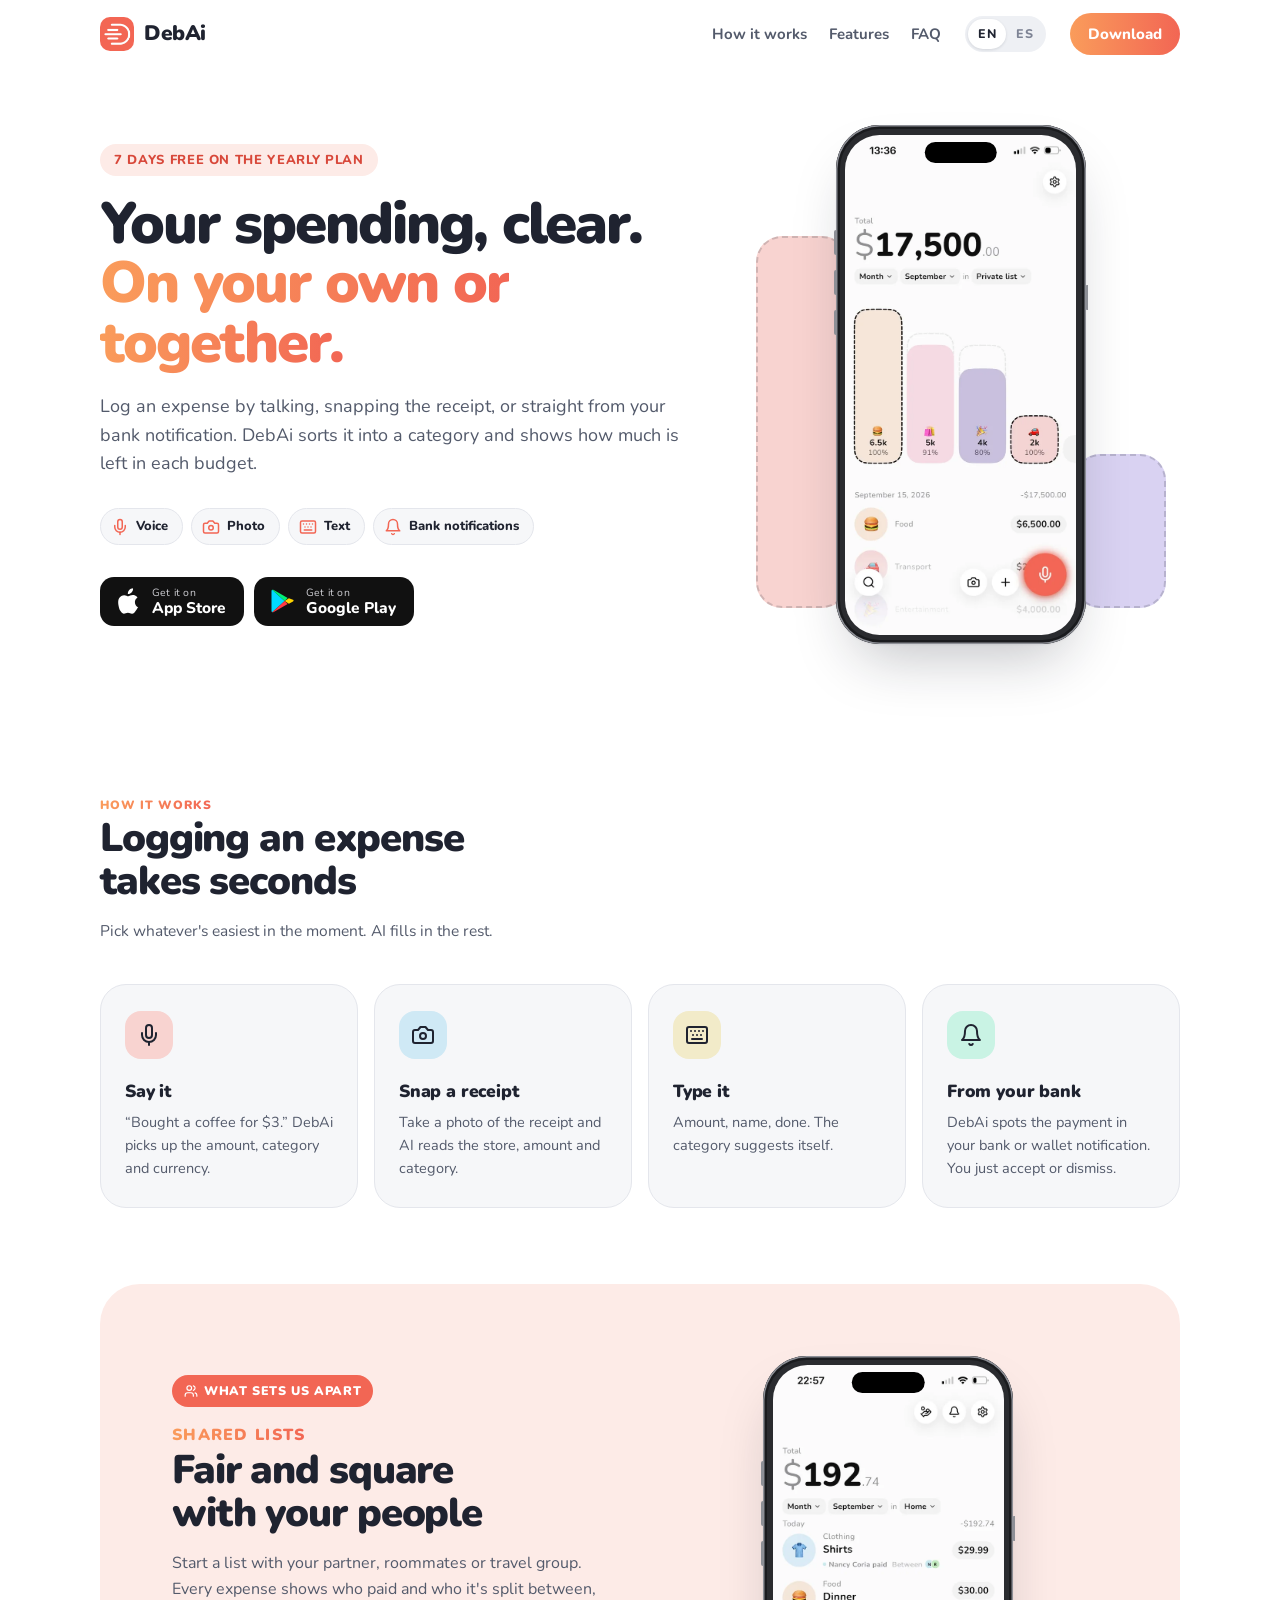
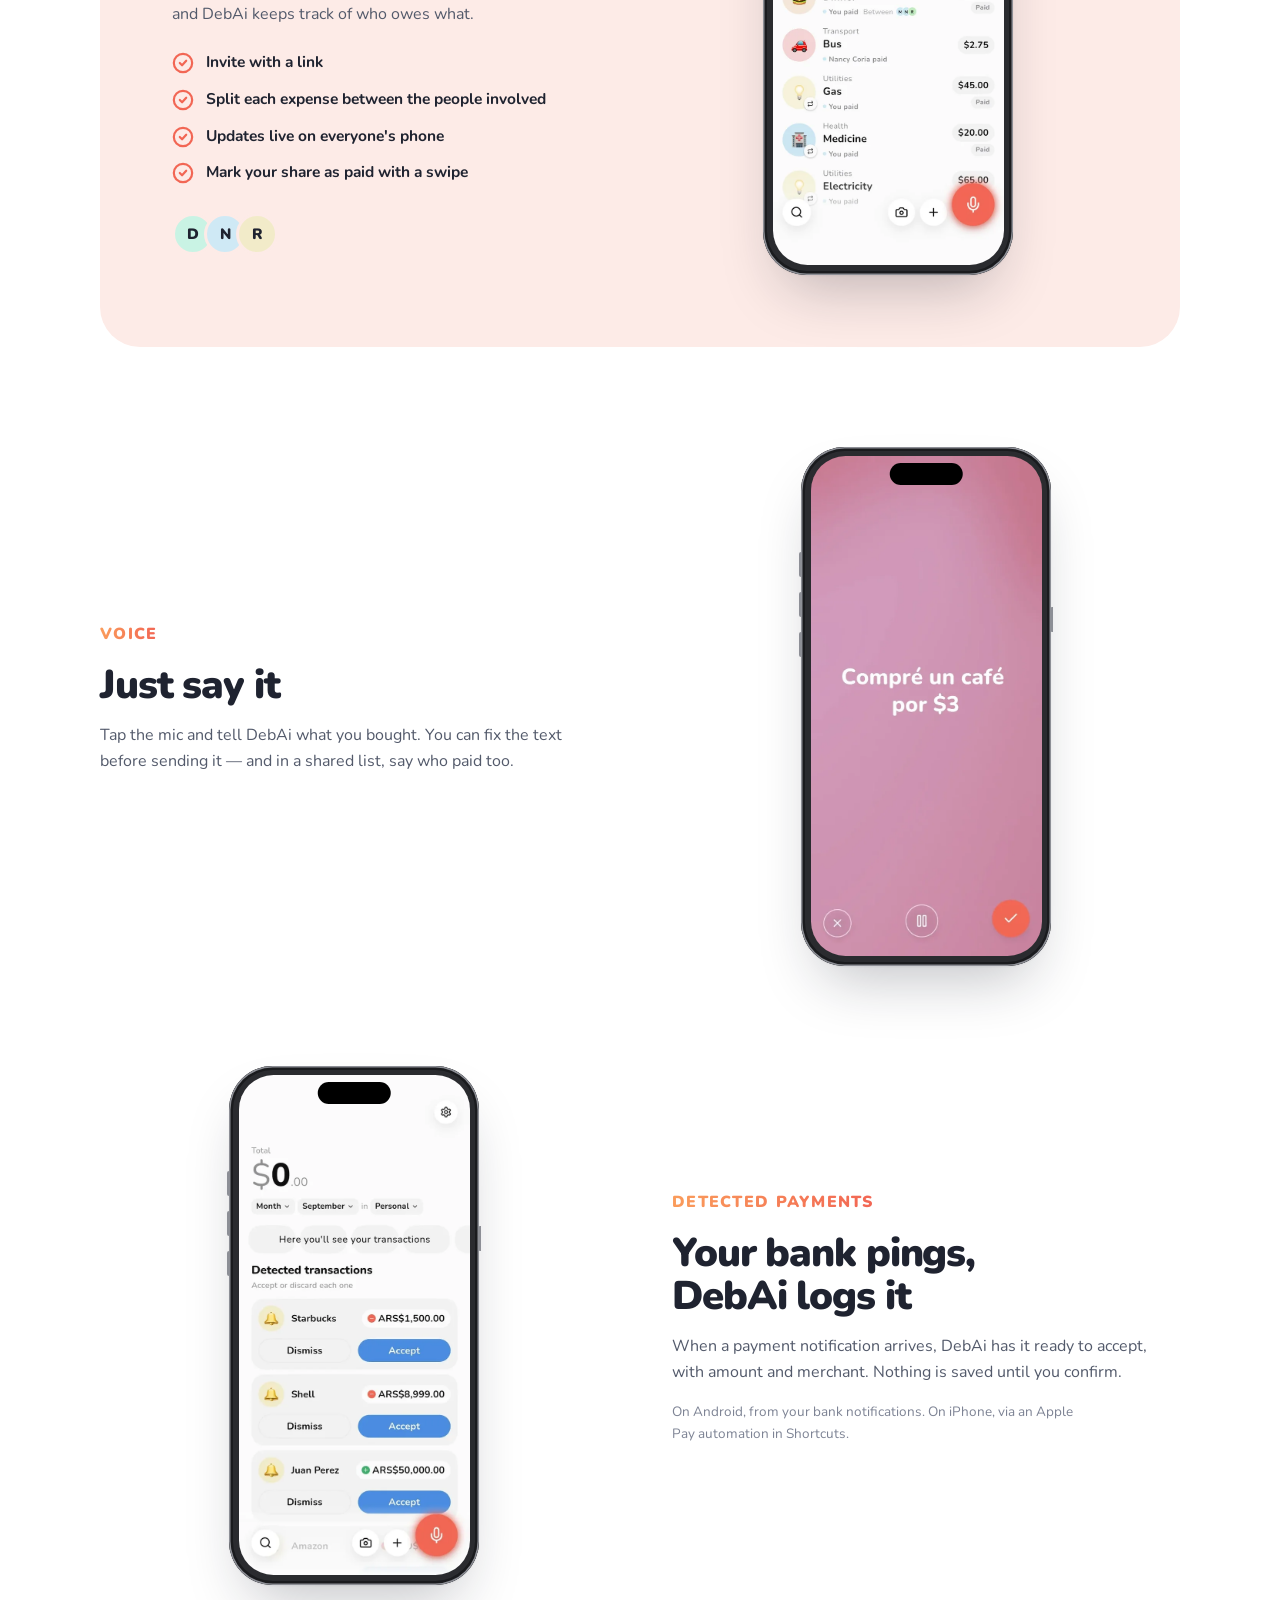
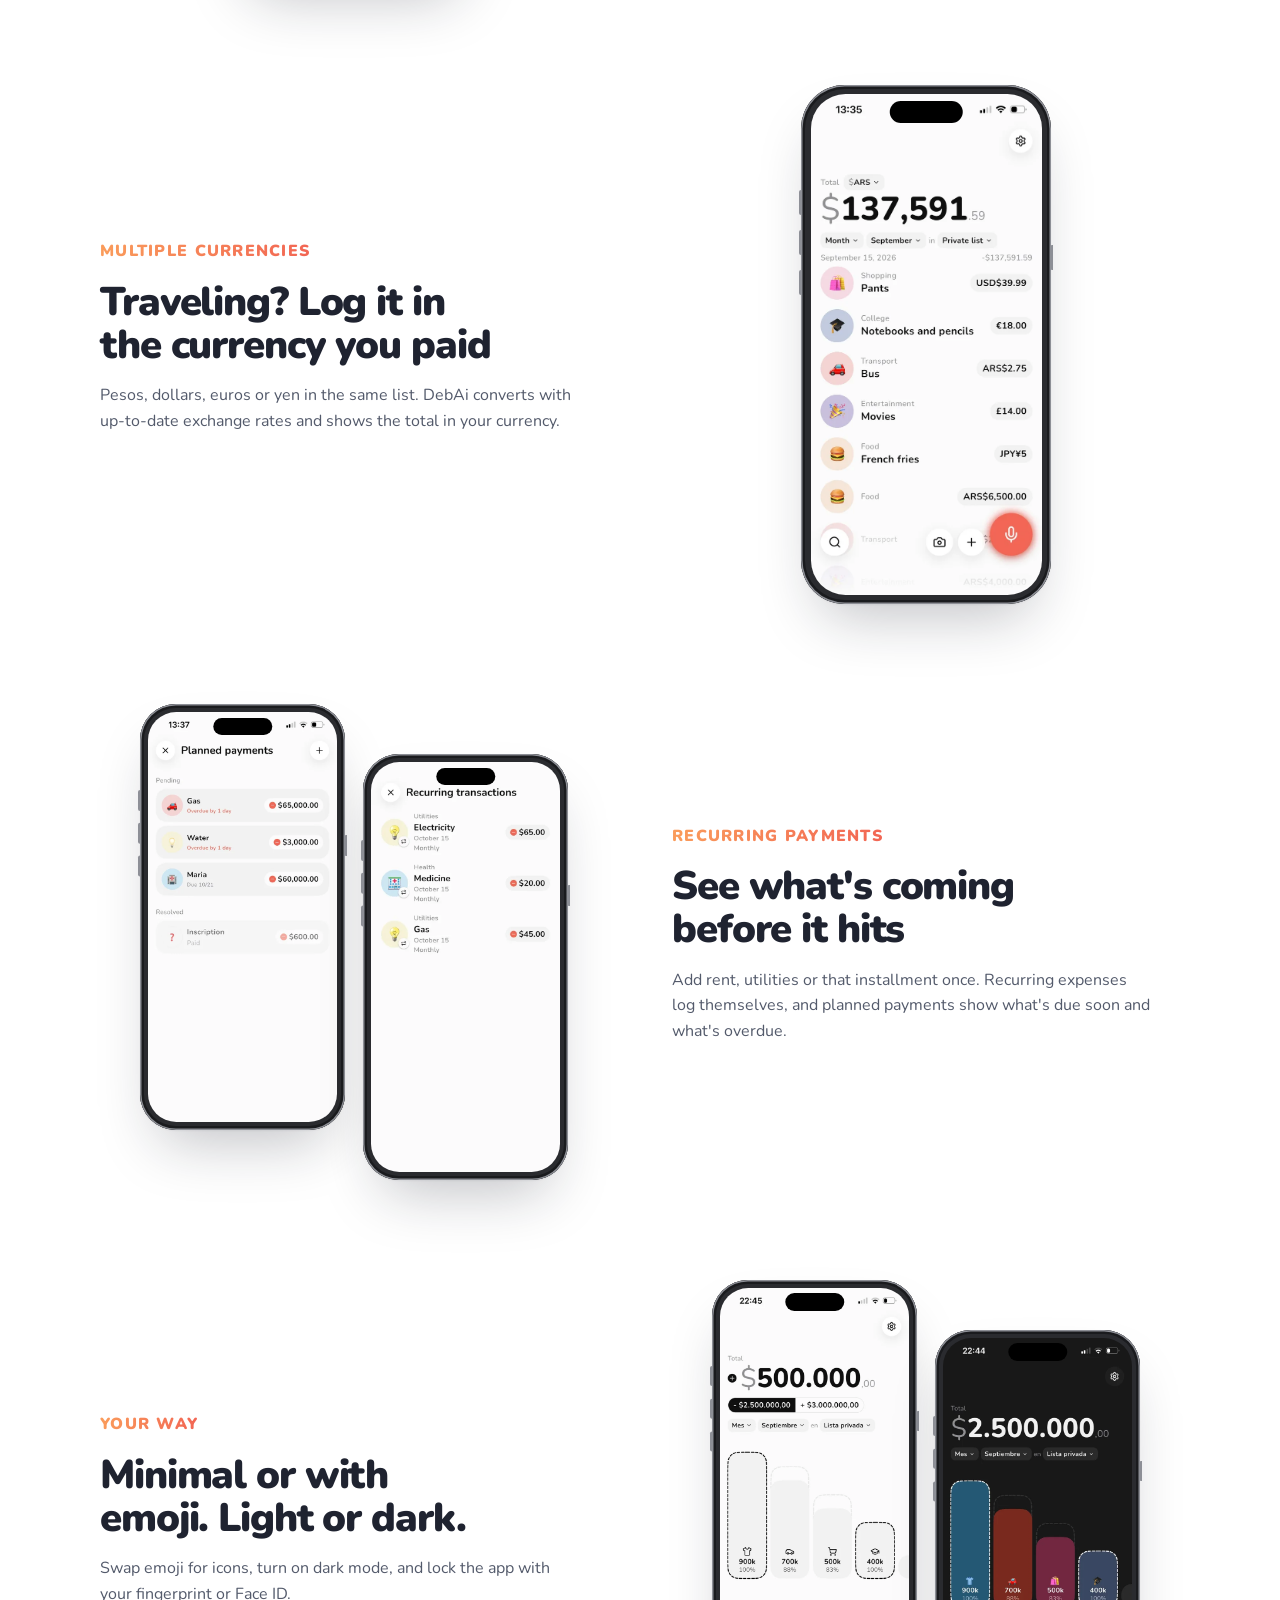
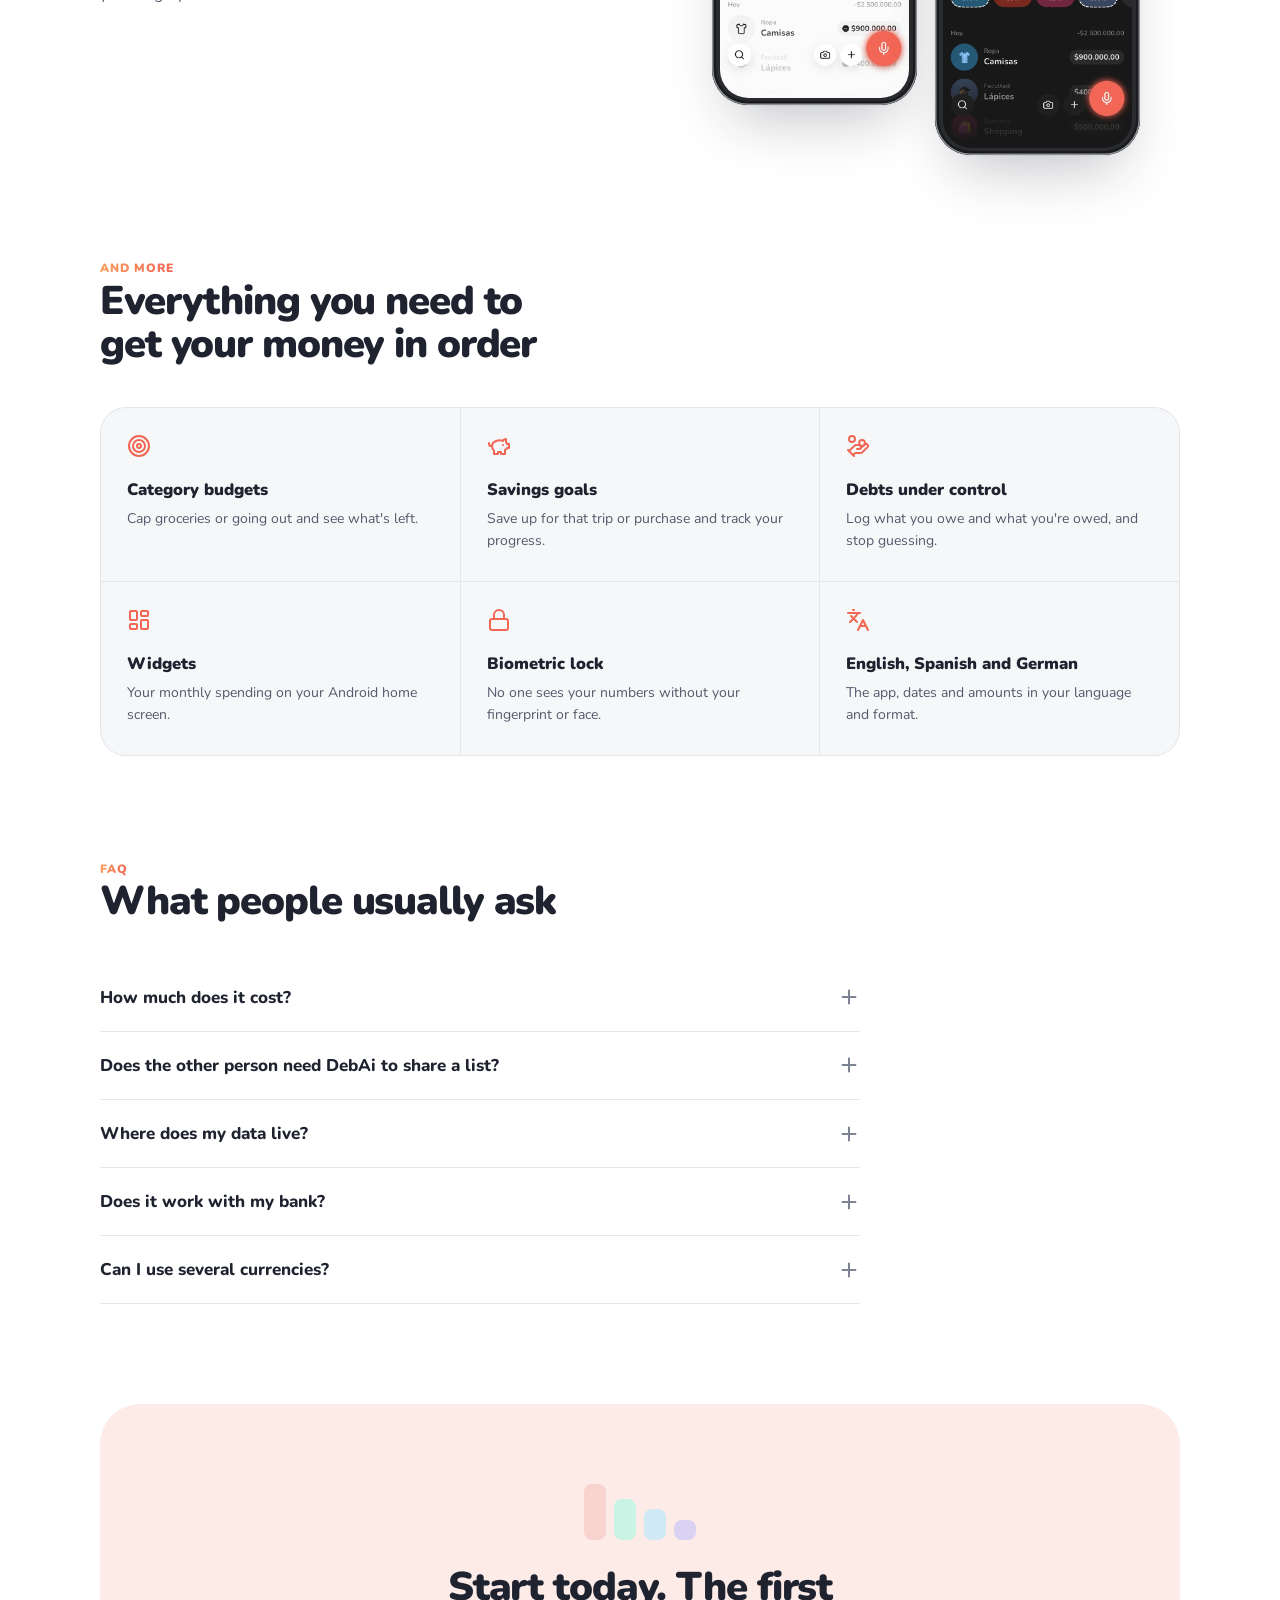
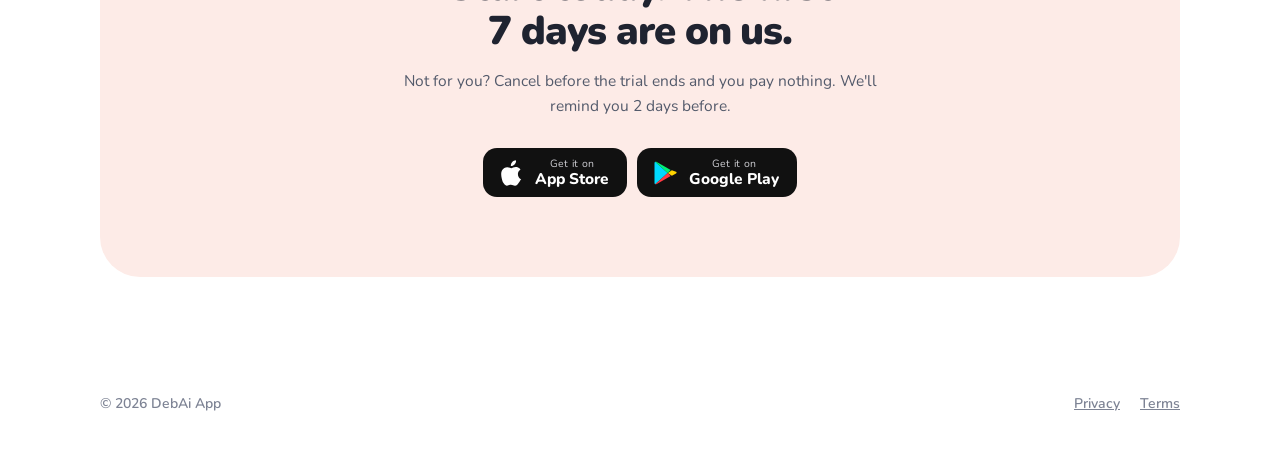
==== commit 9b16dca0: "SEO: "DebAi App" en el título y en el texto visible Para que la búsqueda "debai app" encuentre la la" ====
--- a/index.html
+++ b/index.html
@@ -3,8 +3,8 @@
 <head>
   <meta charset="utf-8" />
   <meta name="viewport" content="width=device-width, initial-scale=1, viewport-fit=cover" />
-  <title>DebAi: AI Expense Tracker &amp; Shared Budget App</title>
-  <meta name="description" content="Track expenses with AI: log them by voice, receipt photo or bank notification. Shared lists to split expenses with anyone. 7-day free trial on iPhone and Android." />
+  <title>AI Expense Tracker &amp; Shared Budgets | DebAi App</title>
+  <meta name="description" content="DebAi, the app to track expenses with AI: log them by voice, receipt photo or bank notification. Shared lists to split expenses with anyone. 7-day free trial on iPhone and Android." />
   <meta name="robots" content="index, follow, max-image-preview:large" />
   <link rel="canonical" href="https://debai.app/" />
   <link rel="alternate" hreflang="en" href="https://debai.app/" />
@@ -17,8 +17,8 @@
   <meta property="og:type" content="website" />
   <meta property="og:site_name" content="DebAi" />
   <meta property="og:url" content="https://debai.app/" />
-  <meta property="og:title" content="DebAi: AI Expense Tracker &amp; Shared Budget App" />
-  <meta property="og:description" content="Track expenses with AI: log them by voice, receipt photo or bank notification. Shared lists to split expenses with anyone. 7-day free trial on iPhone and Android." />
+  <meta property="og:title" content="AI Expense Tracker &amp; Shared Budgets | DebAi App" />
+  <meta property="og:description" content="DebAi, the app to track expenses with AI: log them by voice, receipt photo or bank notification. Shared lists to split expenses with anyone. 7-day free trial on iPhone and Android." />
   <meta property="og:locale" content="en_US" />
   <meta property="og:locale:alternate" content="es_LA" />
   <meta property="og:image" content="https://debai.app/assets/og-en.png" />
@@ -26,8 +26,8 @@
   <meta property="og:image:height" content="630" />
   <meta property="og:image:alt" content="DebAi: your spending, clear, on your own or together" />
   <meta name="twitter:card" content="summary_large_image" />
-  <meta name="twitter:title" content="DebAi: AI Expense Tracker &amp; Shared Budget App" />
-  <meta name="twitter:description" content="Track expenses with AI: log them by voice, receipt photo or bank notification. Shared lists to split expenses with anyone. 7-day free trial on iPhone and Android." />
+  <meta name="twitter:title" content="AI Expense Tracker &amp; Shared Budgets | DebAi App" />
+  <meta name="twitter:description" content="DebAi, the app to track expenses with AI: log them by voice, receipt photo or bank notification. Shared lists to split expenses with anyone. 7-day free trial on iPhone and Android." />
   <meta name="twitter:image" content="https://debai.app/assets/og-en.png" />
 
   <link rel="icon" href="favicon-32.png" type="image/png" sizes="32x32" />
@@ -36,7 +36,7 @@
   <link rel="preload" href="assets/nunito-latin.woff" as="font" type="font/woff" crossorigin />
   <link rel="preload" href="assets/screens/home-en.webp" as="image" fetchpriority="high" />
 
-  <script type="application/ld+json">{"@context": "https://schema.org", "@graph": [{"@type": "Organization", "@id": "https://debai.app/#organization", "name": "DebAi", "url": "https://debai.app/", "logo": "https://debai.app/favicon-192.png", "sameAs": ["https://apps.apple.com/app/id6796000118", "https://play.google.com/store/apps/details?id=com.debai.app"]}, {"@type": "WebSite", "@id": "https://debai.app/#website", "url": "https://debai.app/", "name": "DebAi", "inLanguage": "en", "publisher": {"@id": "https://debai.app/#organization"}}, {"@type": "MobileApplication", "name": "DebAi", "description": "AI expense tracker. Log expenses by voice, receipt photo or bank notification, and share lists to split expenses with your partner, roommates or friends.", "operatingSystem": "iOS, Android", "applicationCategory": "FinanceApplication", "inLanguage": ["es", "en", "de"], "image": "https://debai.app/assets/og-en.png", "installUrl": ["https://apps.apple.com/app/id6796000118", "https://play.google.com/store/apps/details?id=com.debai.app"], "offers": {"@type": "Offer", "price": "0", "priceCurrency": "USD"}, "publisher": {"@id": "https://debai.app/#organization"}}]}</script>
+  <script type="application/ld+json">{"@context": "https://schema.org", "@graph": [{"@type": "Organization", "@id": "https://debai.app/#organization", "name": "DebAi", "url": "https://debai.app/", "logo": "https://debai.app/favicon-192.png", "sameAs": ["https://apps.apple.com/app/id6796000118", "https://play.google.com/store/apps/details?id=com.debai.app"]}, {"@type": "WebSite", "@id": "https://debai.app/#website", "url": "https://debai.app/", "name": "DebAi", "alternateName": "DebAi App", "inLanguage": "en", "publisher": {"@id": "https://debai.app/#organization"}}, {"@type": "MobileApplication", "name": "DebAi", "description": "AI expense tracker. Log expenses by voice, receipt photo or bank notification, and share lists to split expenses with your partner, roommates or friends.", "operatingSystem": "iOS, Android", "applicationCategory": "FinanceApplication", "inLanguage": ["es", "en", "de"], "image": "https://debai.app/assets/og-en.png", "installUrl": ["https://apps.apple.com/app/id6796000118", "https://play.google.com/store/apps/details?id=com.debai.app"], "offers": {"@type": "Offer", "price": "0", "priceCurrency": "USD"}, "publisher": {"@id": "https://debai.app/#organization"}}]}</script>
   <style>
     @font-face {
       font-family: "Nunito";
@@ -391,7 +391,7 @@
         </div>
         <div class="stage">
           <div class="bars" aria-hidden="true"><span class="bar"></span><span class="bar"></span><span class="bar"></span><span class="bar"></span></div>
-          <div class="phone"><img src="assets/screens/home-en.webp" alt="DebAi home with the month&#x27;s total and category budgets" width="600" height="1299" fetchpriority="high" /></div>
+          <div class="phone"><img src="assets/screens/home-en.webp" alt="DebAi App home with the month&#x27;s total and category budgets" width="600" height="1299" fetchpriority="high" /></div>
         </div>
       </div>
     </div>
@@ -563,7 +563,7 @@
 
   <footer>
     <div class="wrap">
-      <span>© 2026 DebAi</span>
+      <span>© 2026 DebAi App</span>
       <nav>
         <a href="legal/index.html">Privacy</a>
         <a href="legal/terminos.html">Terms</a>
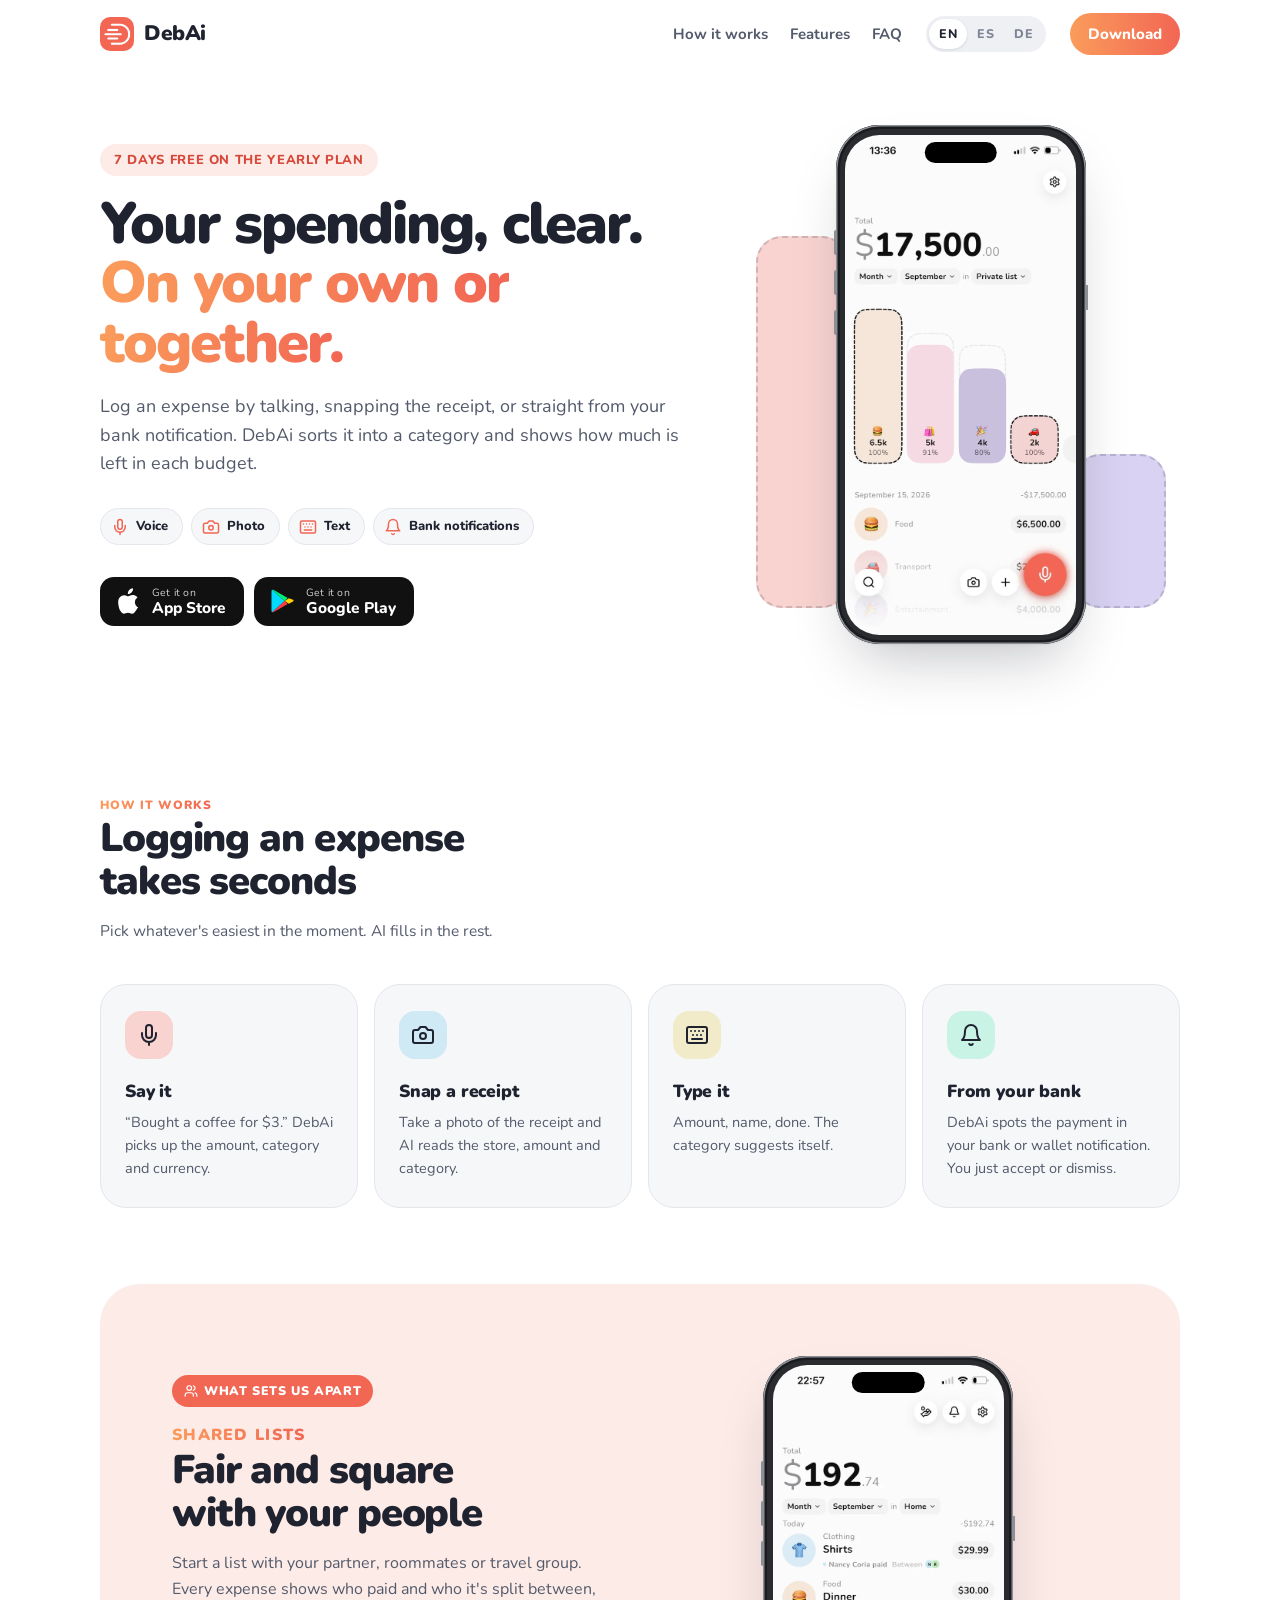
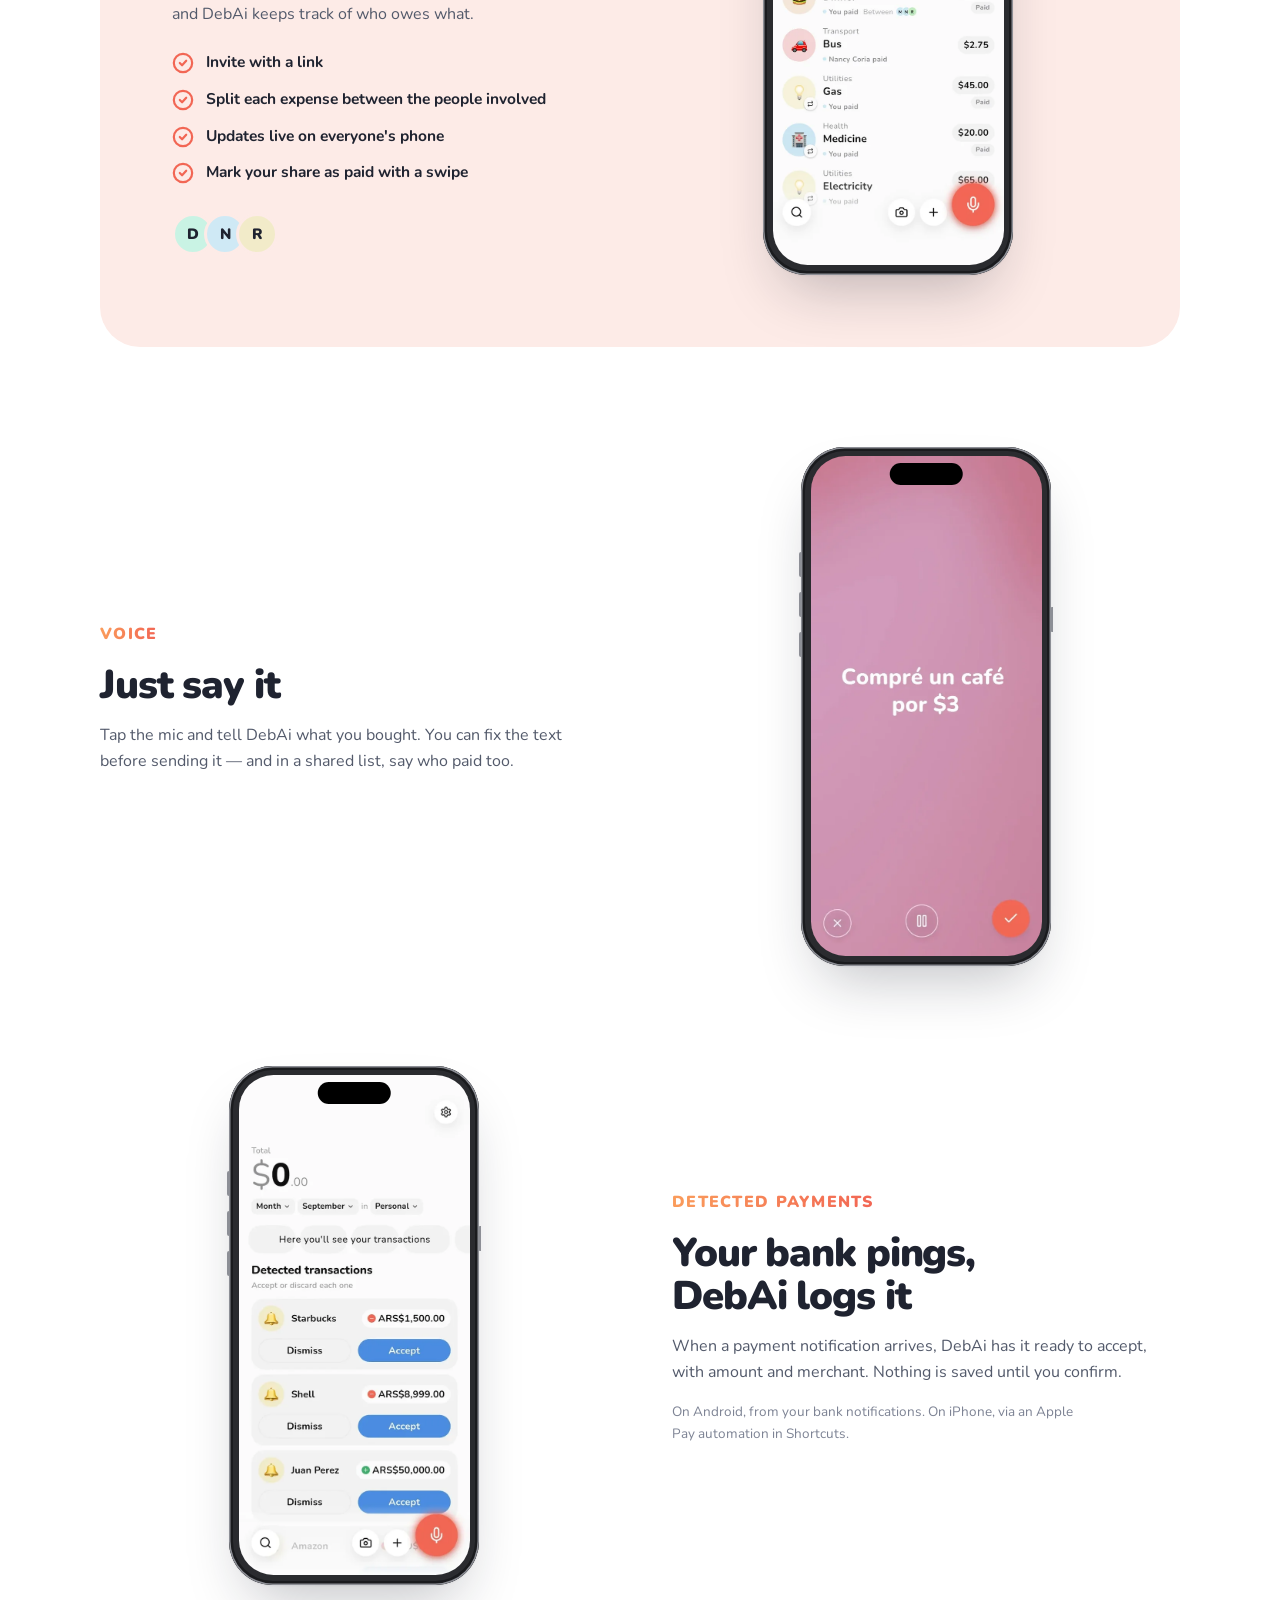
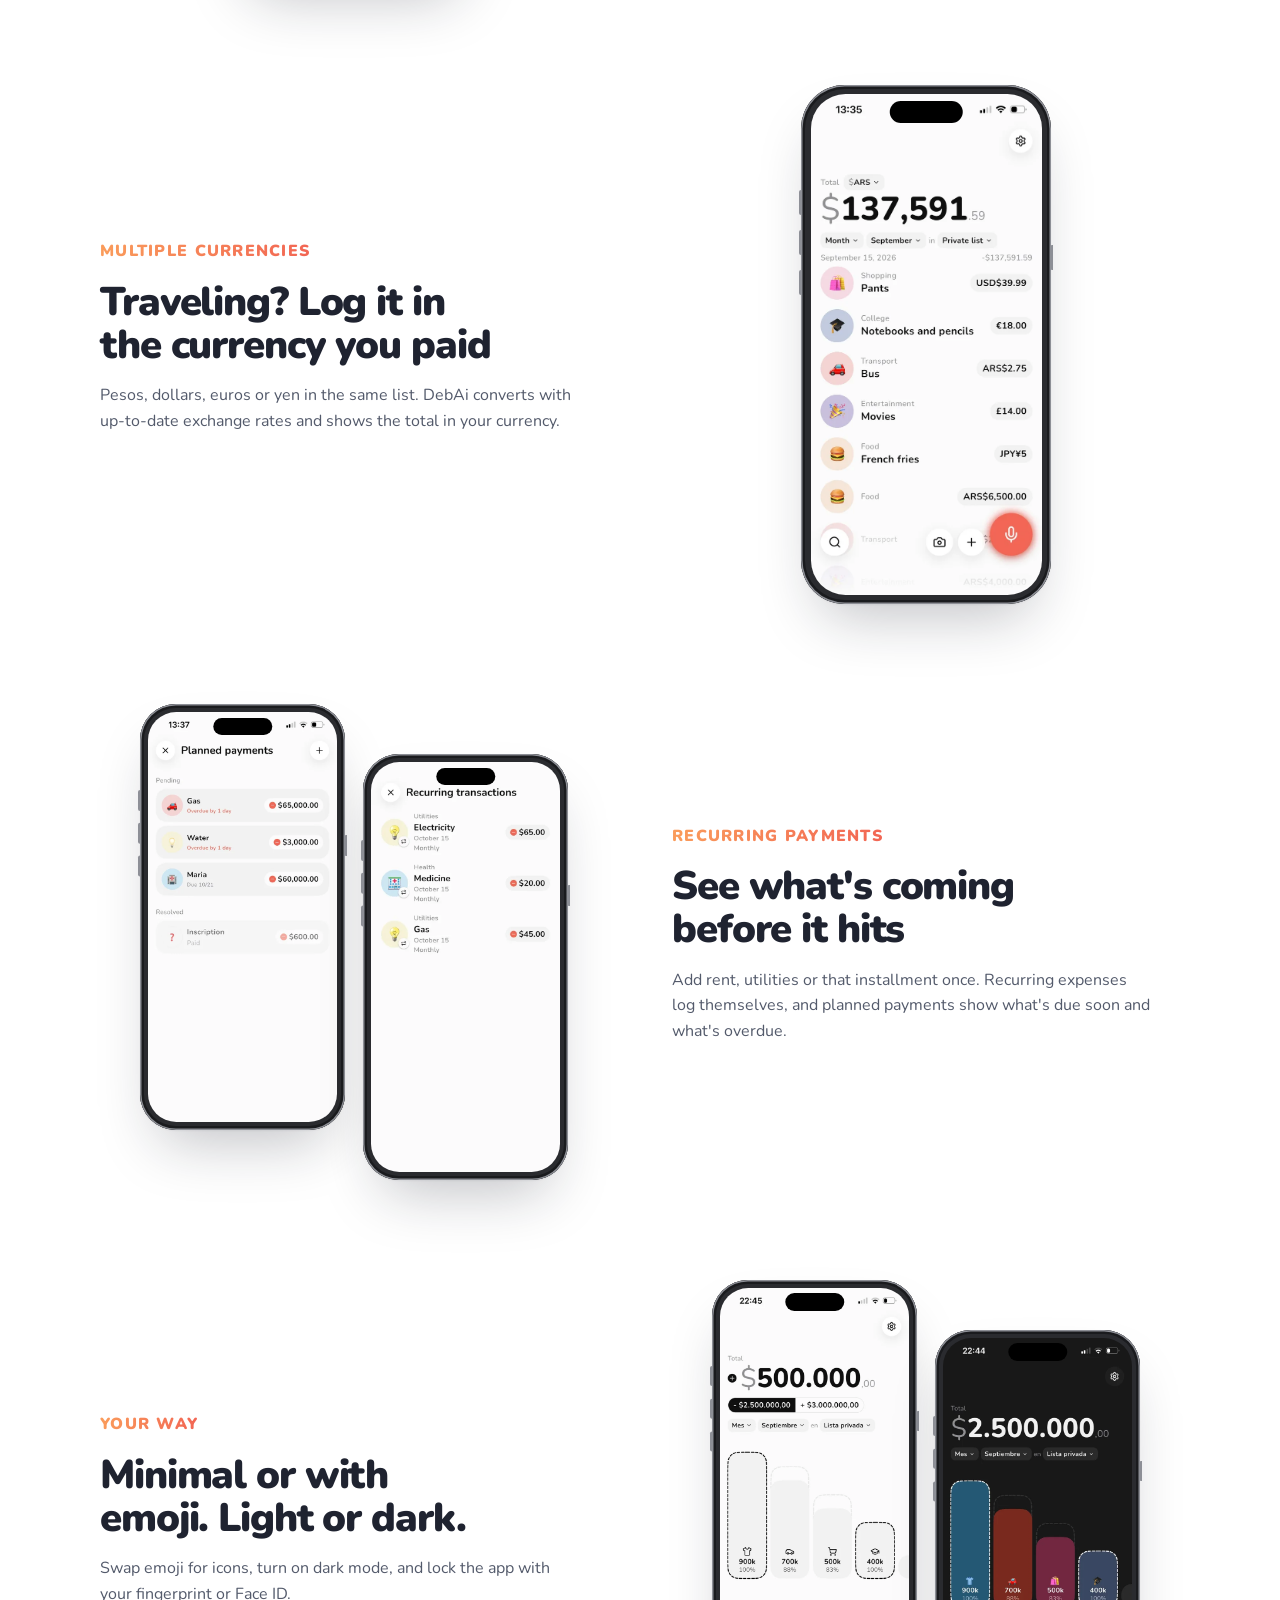
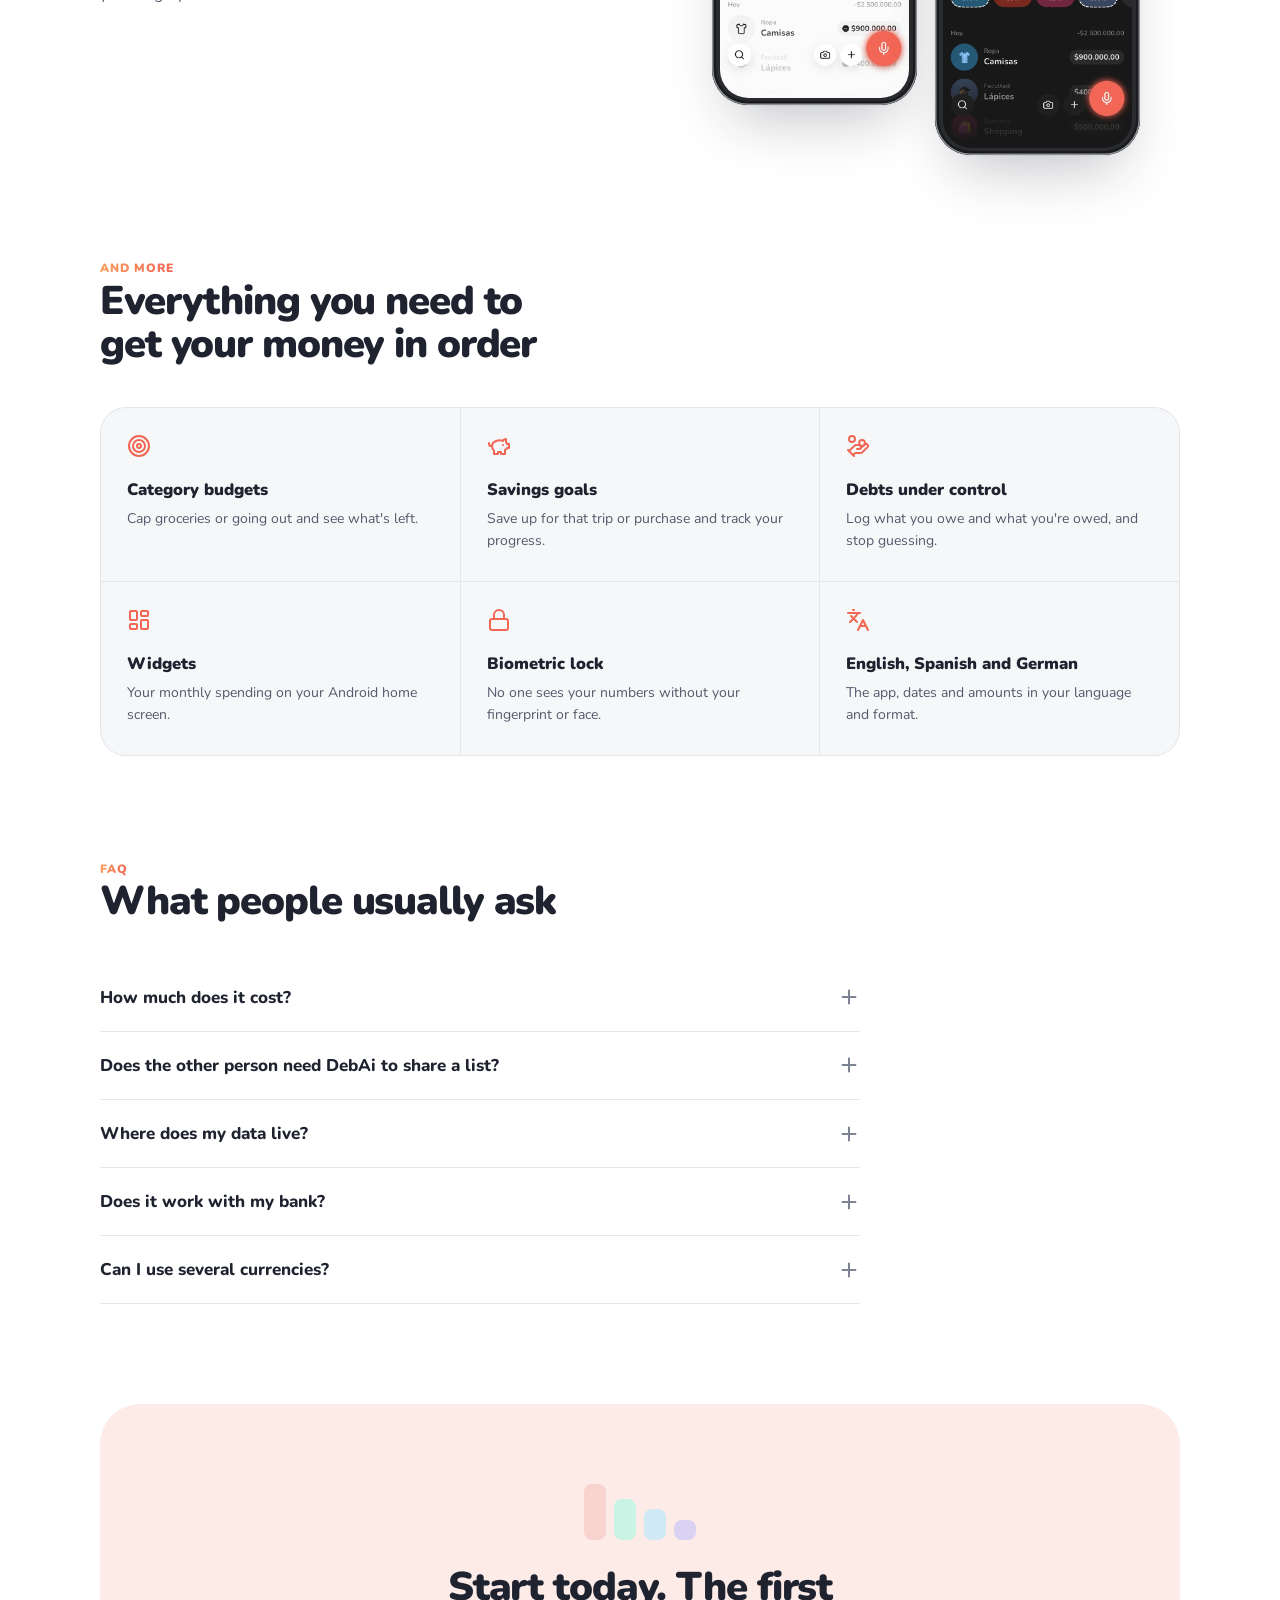
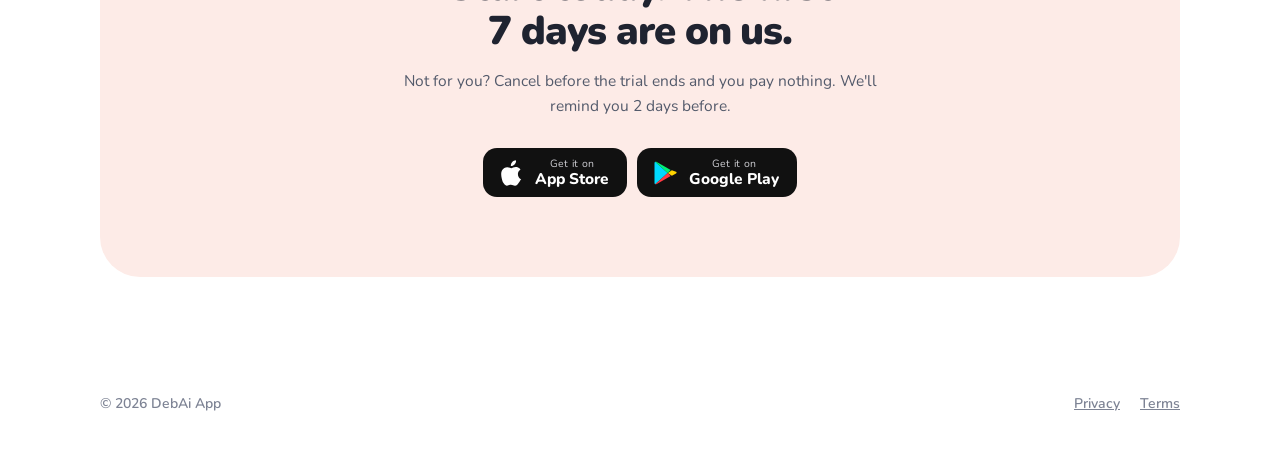
==== commit 89cb88df: "Landing en alemán: página /de/ con hreflang y sitemap Co-Authored-By: Claude Opus 5.5 <noreply@anthr" ====
--- a/index.html
+++ b/index.html
@@ -9,6 +9,7 @@
   <link rel="canonical" href="https://debai.app/" />
   <link rel="alternate" hreflang="en" href="https://debai.app/" />
   <link rel="alternate" hreflang="es" href="https://debai.app/es/" />
+  <link rel="alternate" hreflang="de" href="https://debai.app/de/" />
   <link rel="alternate" hreflang="x-default" href="https://debai.app/" />
   <meta name="theme-color" content="#F26654" />
   <meta name="application-name" content="DebAi" />
@@ -21,6 +22,7 @@
   <meta property="og:description" content="DebAi, the app to track expenses with AI: log them by voice, receipt photo or bank notification. Shared lists to split expenses with anyone. 7-day free trial on iPhone and Android." />
   <meta property="og:locale" content="en_US" />
   <meta property="og:locale:alternate" content="es_LA" />
+  <meta property="og:locale:alternate" content="de_DE" />
   <meta property="og:image" content="https://debai.app/assets/og-en.png" />
   <meta property="og:image:width" content="1200" />
   <meta property="og:image:height" content="630" />
@@ -360,7 +362,7 @@
         <a href="#funciones">Features</a>
         <a href="#preguntas">FAQ</a>
       </nav>
-      <nav class="lang" aria-label="Language"><a href="./" hreflang="en" lang="en" aria-current="page">EN</a><a href="es/" hreflang="es" lang="es">ES</a></nav>
+      <nav class="lang" aria-label="Language"><a href="./" hreflang="en" lang="en" aria-current="page">EN</a><a href="es/" hreflang="es" lang="es">ES</a><a href="de/" hreflang="de" lang="de">DE</a></nav>
       <a class="nav-cta" href="#descargar">Download</a>
     </div>
   </header>
@@ -573,7 +575,7 @@
 
   <script>
     (function () {
-      var HERE = "en", HOMES = {"en": "./", "es": "es/"};
+      var HERE = "en", HOMES = {"en": "./", "es": "es/", "de": "de/"};
       function go(l) { location.replace(HOMES[l] + location.hash); }
       function saved() { try { return localStorage.getItem("debai.lang"); } catch (e) { return null; } }
       document.querySelectorAll(".lang a").forEach(function (a) {
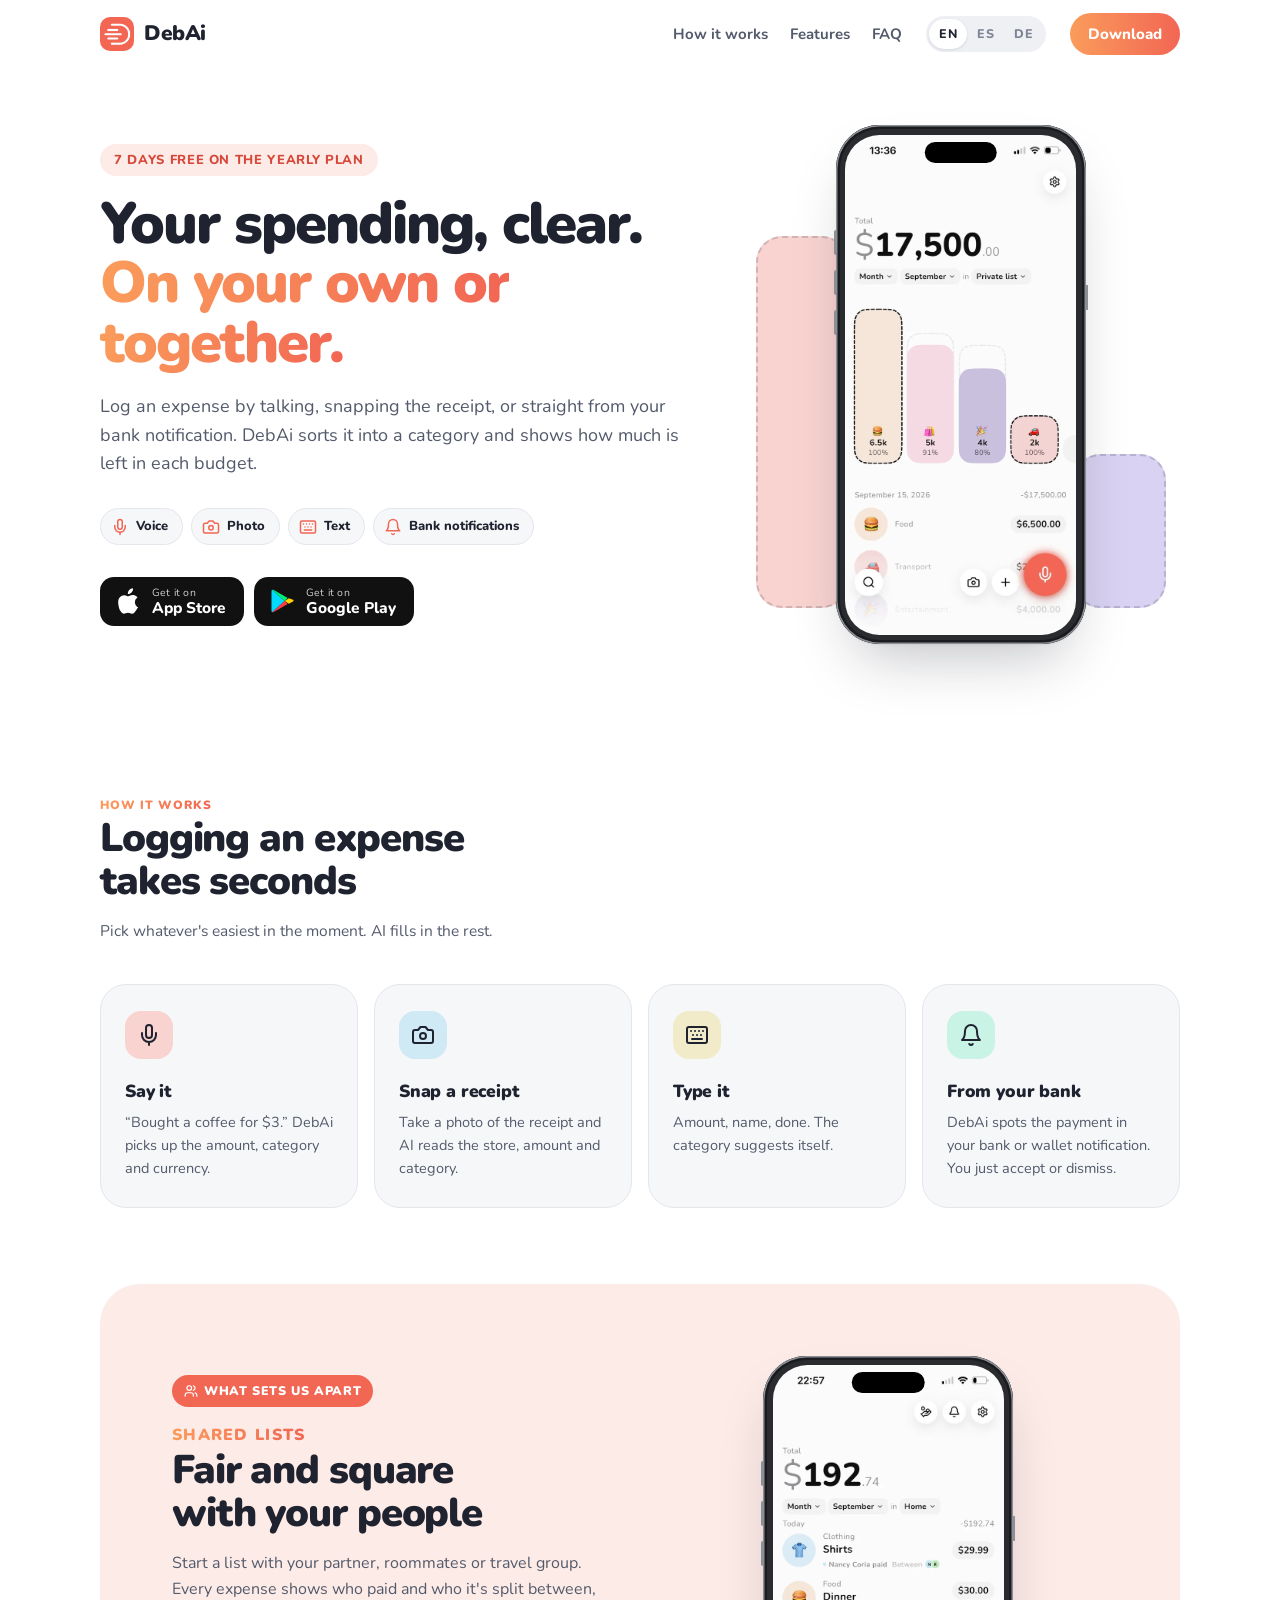
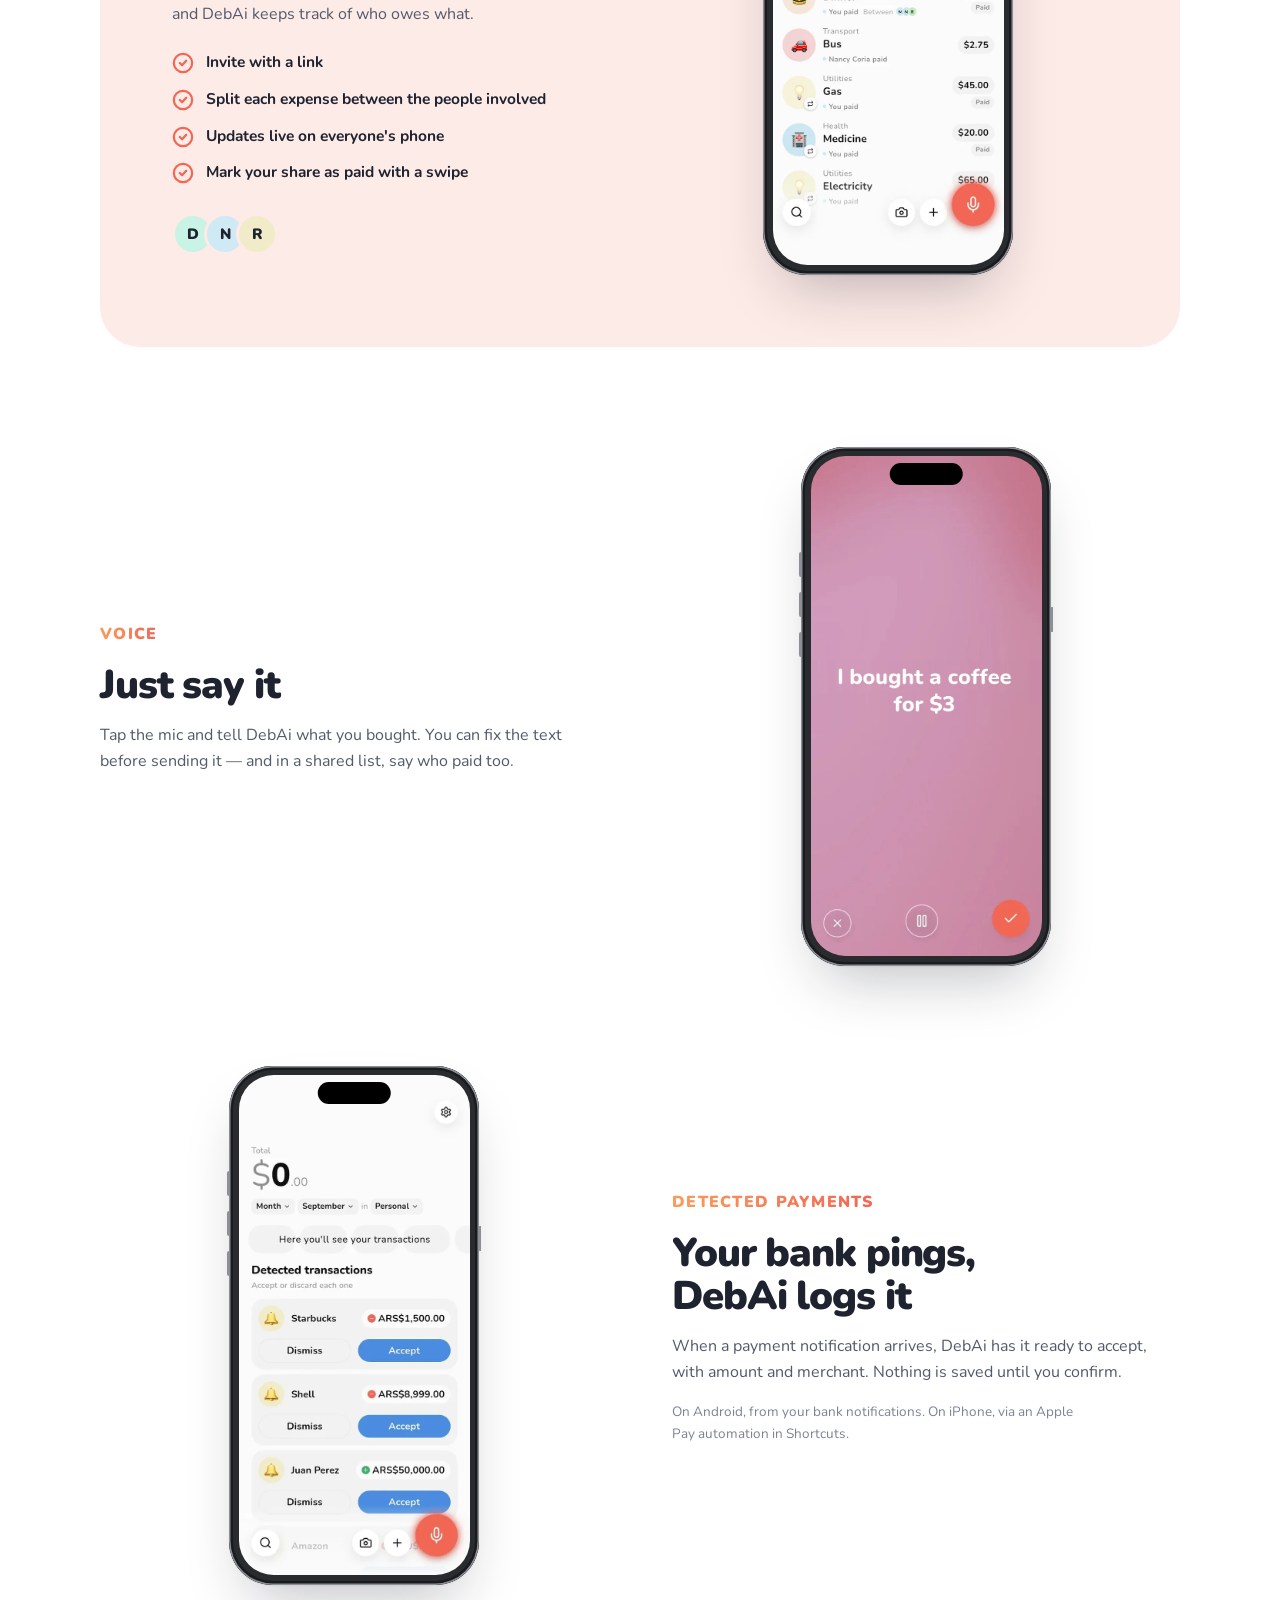
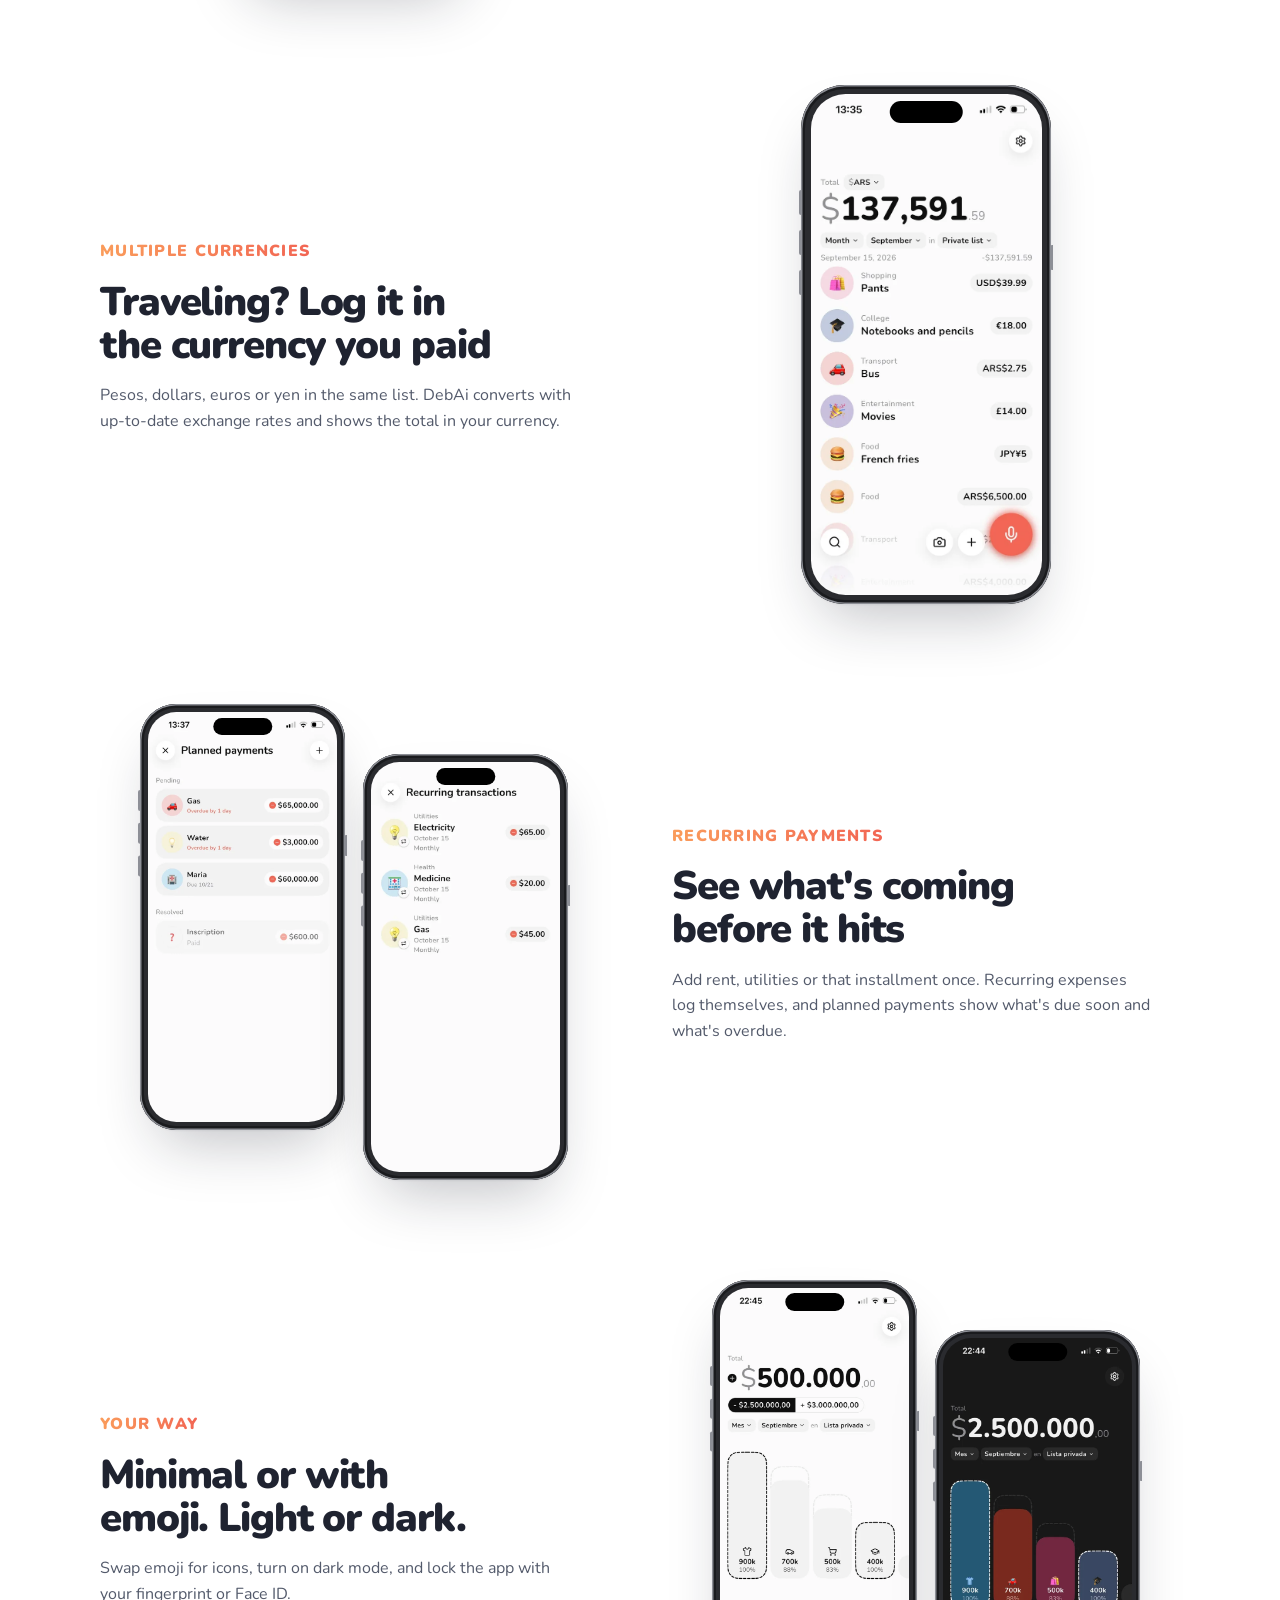
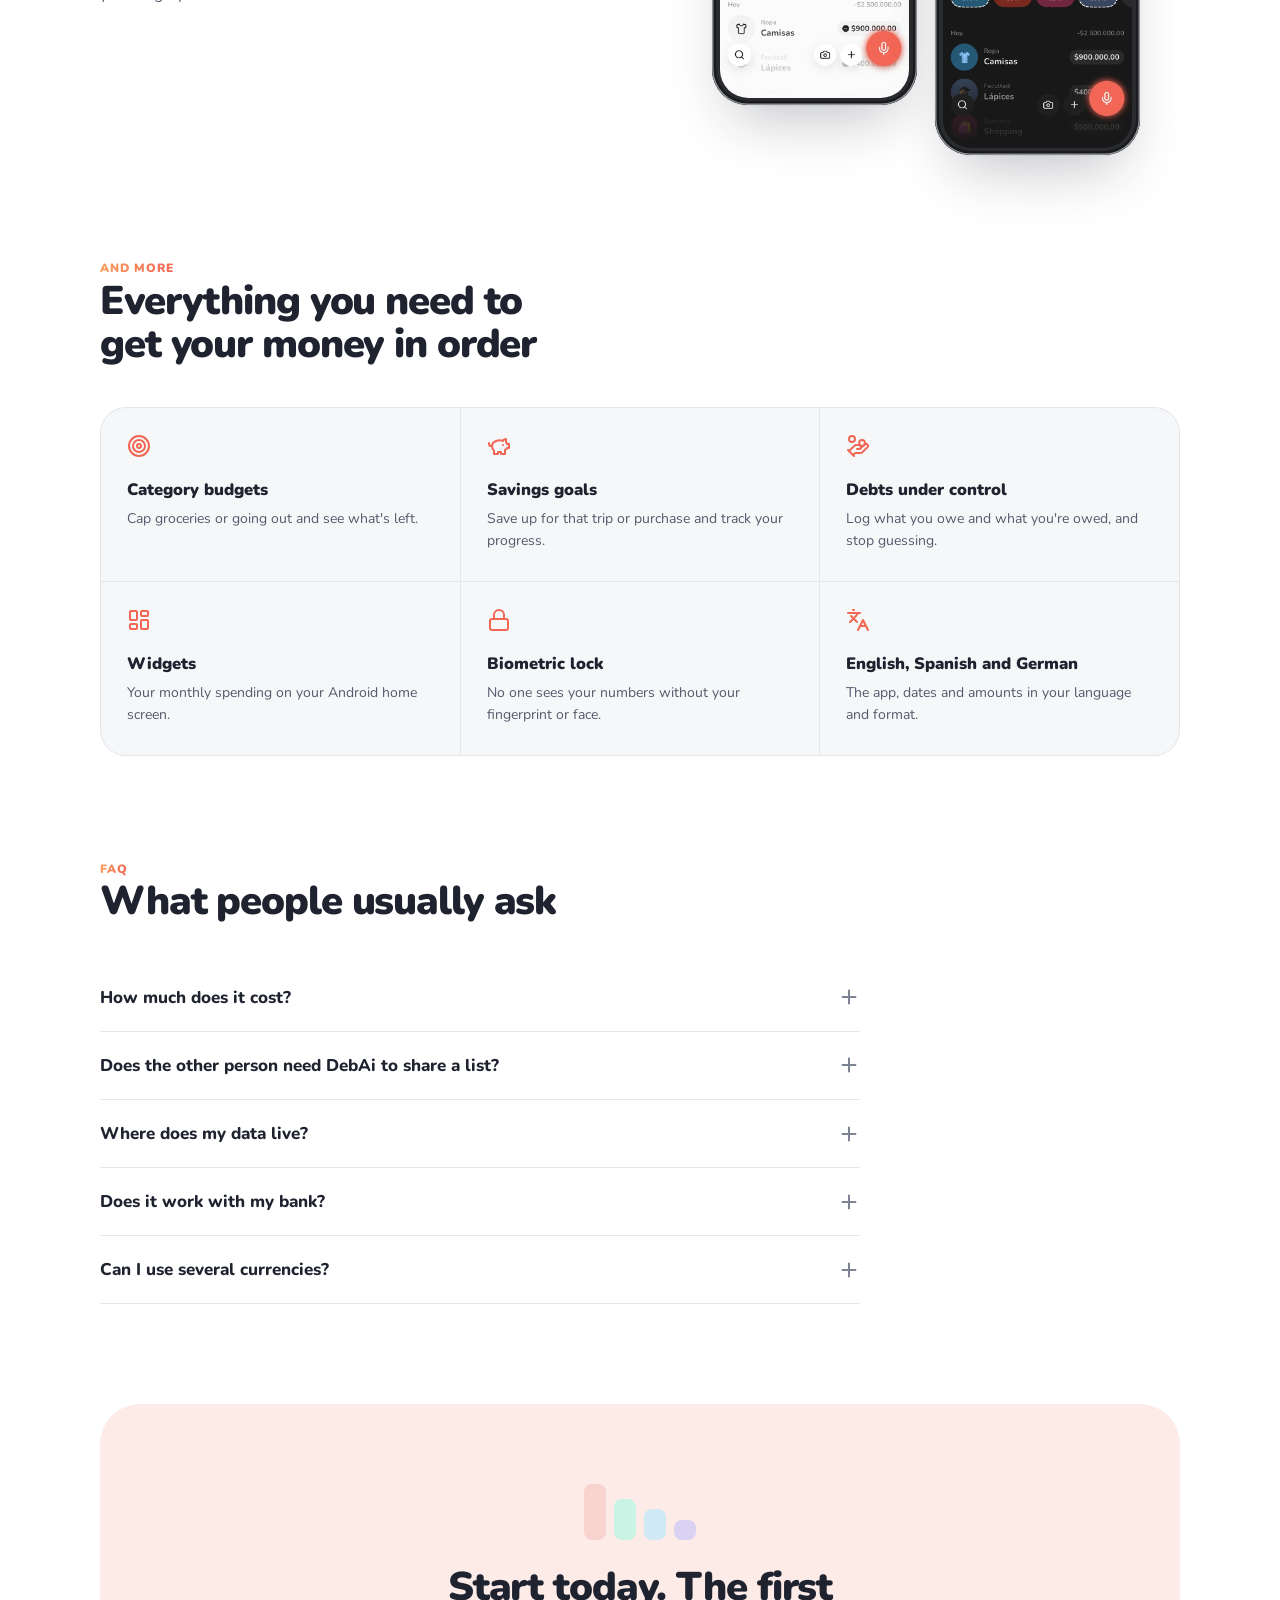
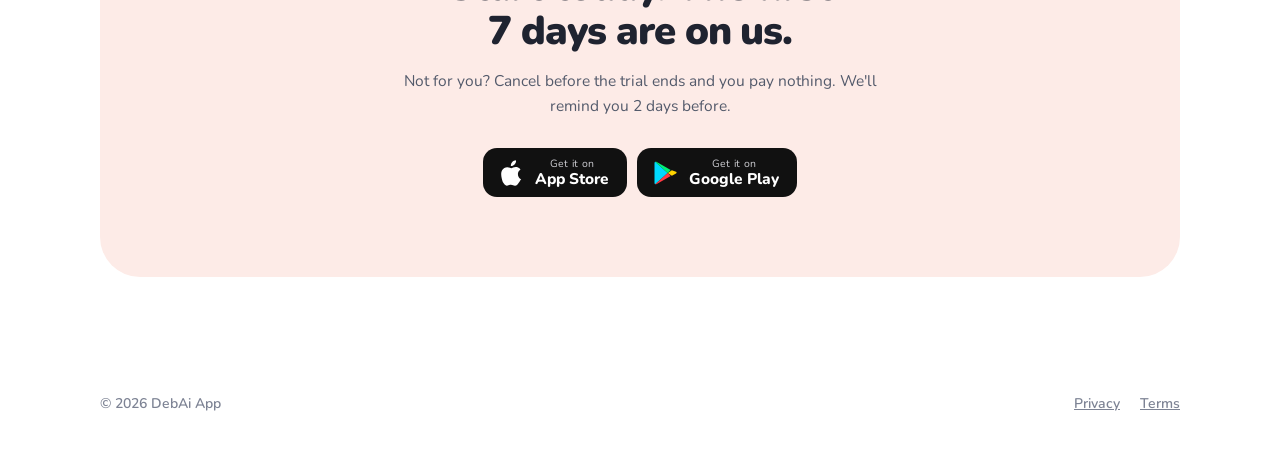
==== commit a74cfba6: "Captura de voz en inglés y alemán Co-Authored-By: Claude Opus 5.5 <noreply@anthropic.com>" ====
--- a/index.html
+++ b/index.html
@@ -447,7 +447,7 @@
             <div class="avatars" aria-hidden="true"><span>D</span><span>N</span><span>R</span></div>
           </div>
           <div class="shots">
-            <div class="phone"><img src="assets/screens/shared-en.webp" alt="Shared list showing who paid each expense" loading="lazy" width="600" height="1299" /></div>
+            <div class="phone"><img src="assets/screens/shared-en.webp" alt="Shared list showing who paid each expense" decoding="async" width="600" height="1299" /></div>
           </div>
         </div>
       </div>
@@ -461,7 +461,7 @@
             <h2>Just say it</h2>
             <p>Tap the mic and tell DebAi what you bought. You can fix the text before sending it — and in a shared list, say who paid too.</p>
           </div>
-          <div class="shots"><div class="phone"><img src="assets/screens/voice.webp" alt="Voice capture screen" loading="lazy" width="600" height="1299" /></div></div>
+          <div class="shots"><div class="phone"><img src="assets/screens/voice-en.webp" alt="Voice capture screen" decoding="async" width="600" height="1299" /></div></div>
         </div>
 
         <div class="feature flip">
@@ -471,7 +471,7 @@
             <p>When a payment notification arrives, DebAi has it ready to accept, with amount and merchant. Nothing is saved until you confirm.</p>
             <p class="note">On Android, from your bank notifications. On iPhone, via an Apple Pay automation in Shortcuts.</p>
           </div>
-          <div class="shots"><div class="phone"><img src="assets/screens/bank-en.webp" alt="Payments detected from bank notifications" loading="lazy" width="600" height="1299" /></div></div>
+          <div class="shots"><div class="phone"><img src="assets/screens/bank-en.webp" alt="Payments detected from bank notifications" decoding="async" width="600" height="1299" /></div></div>
         </div>
 
         <div class="feature">
@@ -480,7 +480,7 @@
             <h2>Traveling? Log it in the currency you paid</h2>
             <p>Pesos, dollars, euros or yen in the same list. DebAi converts with up-to-date exchange rates and shows the total in your currency.</p>
           </div>
-          <div class="shots"><div class="phone"><img src="assets/screens/currencies-en.webp" alt="Expenses in several currencies" loading="lazy" width="600" height="1299" /></div></div>
+          <div class="shots"><div class="phone"><img src="assets/screens/currencies-en.webp" alt="Expenses in several currencies" decoding="async" width="600" height="1299" /></div></div>
         </div>
 
         <div class="feature flip">
@@ -490,8 +490,8 @@
             <p>Add rent, utilities or that installment once. Recurring expenses log themselves, and planned payments show what's due soon and what's overdue.</p>
           </div>
           <div class="shots">
-            <div class="phone sm"><img src="assets/screens/planned-en.webp" alt="Planned payments" loading="lazy" width="600" height="1299" /></div>
-            <div class="phone sm"><img src="assets/screens/recurring-en.webp" alt="Recurring expenses" loading="lazy" width="600" height="1299" /></div>
+            <div class="phone sm"><img src="assets/screens/planned-en.webp" alt="Planned payments" decoding="async" width="600" height="1299" /></div>
+            <div class="phone sm"><img src="assets/screens/recurring-en.webp" alt="Recurring expenses" decoding="async" width="600" height="1299" /></div>
           </div>
         </div>
 
@@ -502,8 +502,8 @@
             <p>Swap emoji for icons, turn on dark mode, and lock the app with your fingerprint or Face ID.</p>
           </div>
           <div class="shots">
-            <div class="phone sm"><img src="assets/screens/minimal-es.webp" alt="Minimal mode with icons" loading="lazy" width="600" height="1299" /></div>
-            <div class="phone sm"><img src="assets/screens/dark-es.webp" alt="Dark mode" loading="lazy" width="600" height="1299" /></div>
+            <div class="phone sm"><img src="assets/screens/minimal-es.webp" alt="Minimal mode with icons" decoding="async" width="600" height="1299" /></div>
+            <div class="phone sm"><img src="assets/screens/dark-es.webp" alt="Dark mode" decoding="async" width="600" height="1299" /></div>
           </div>
         </div>
       </div>
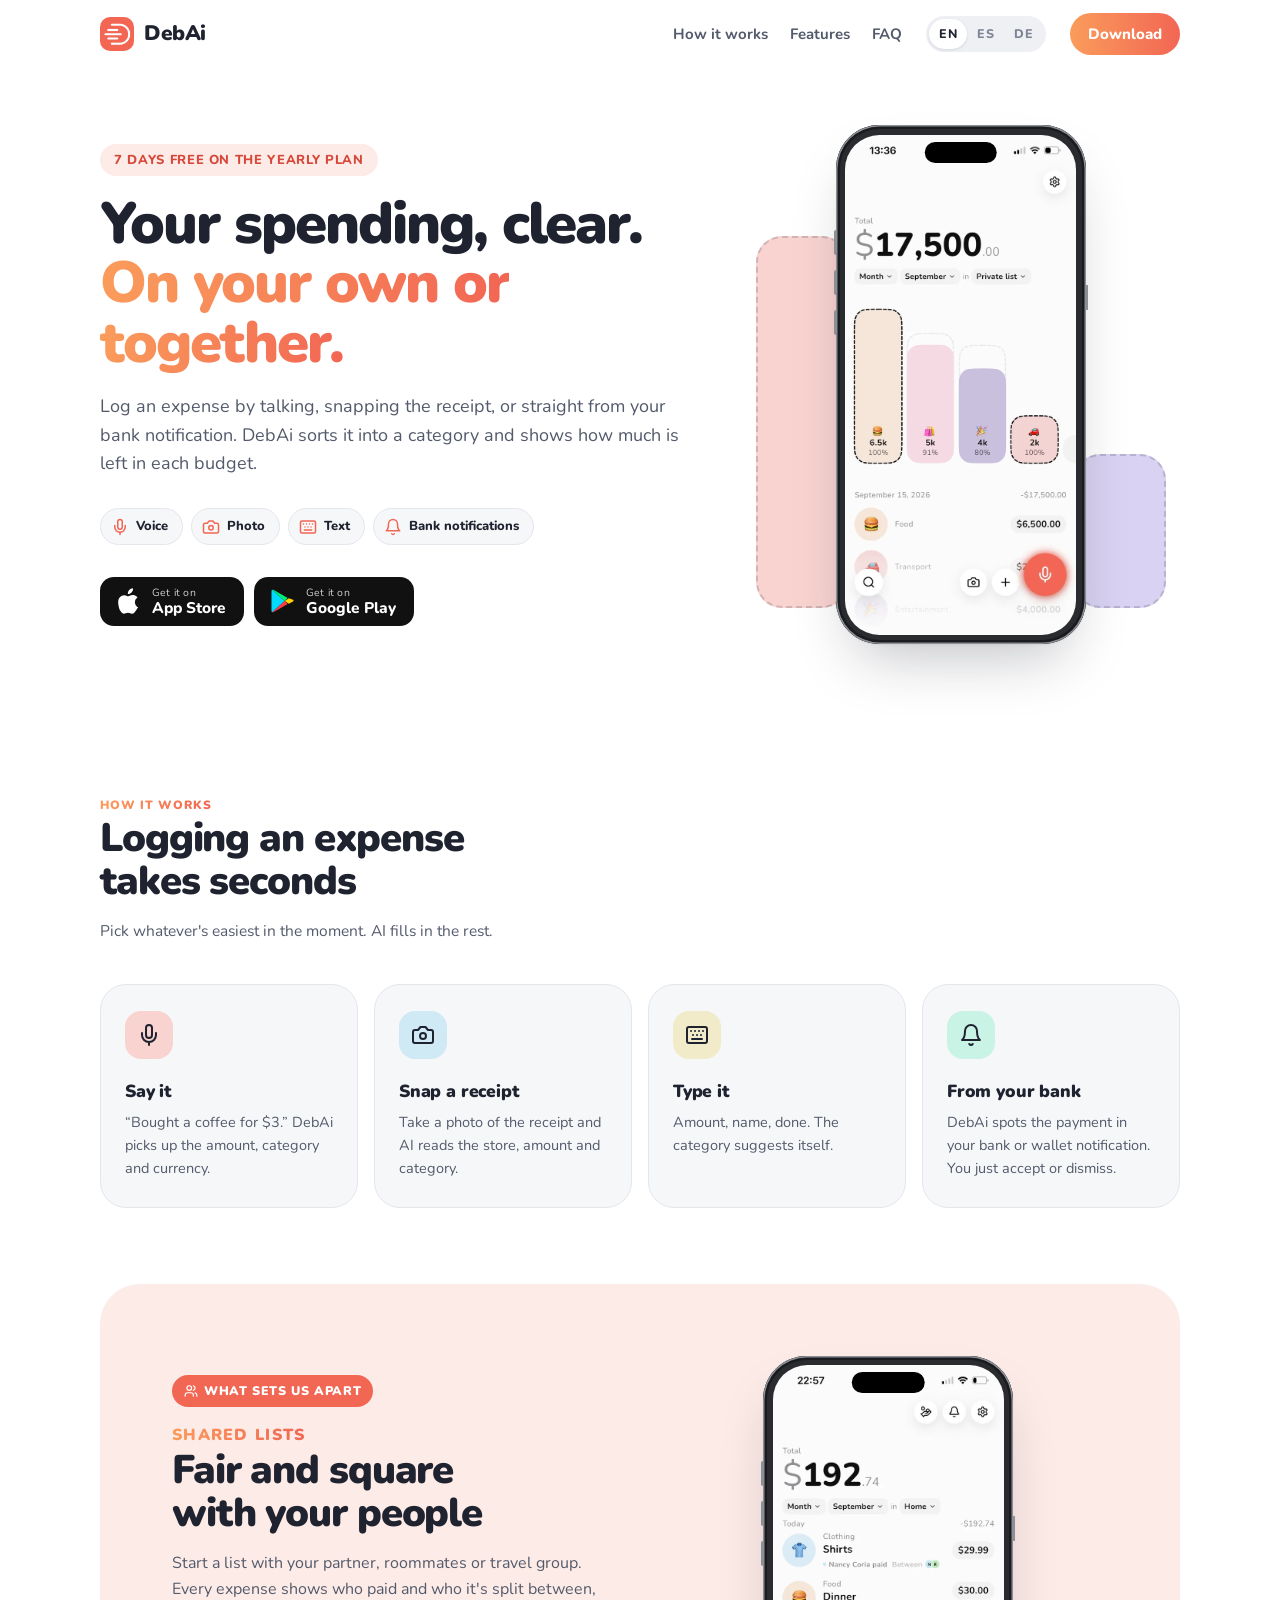
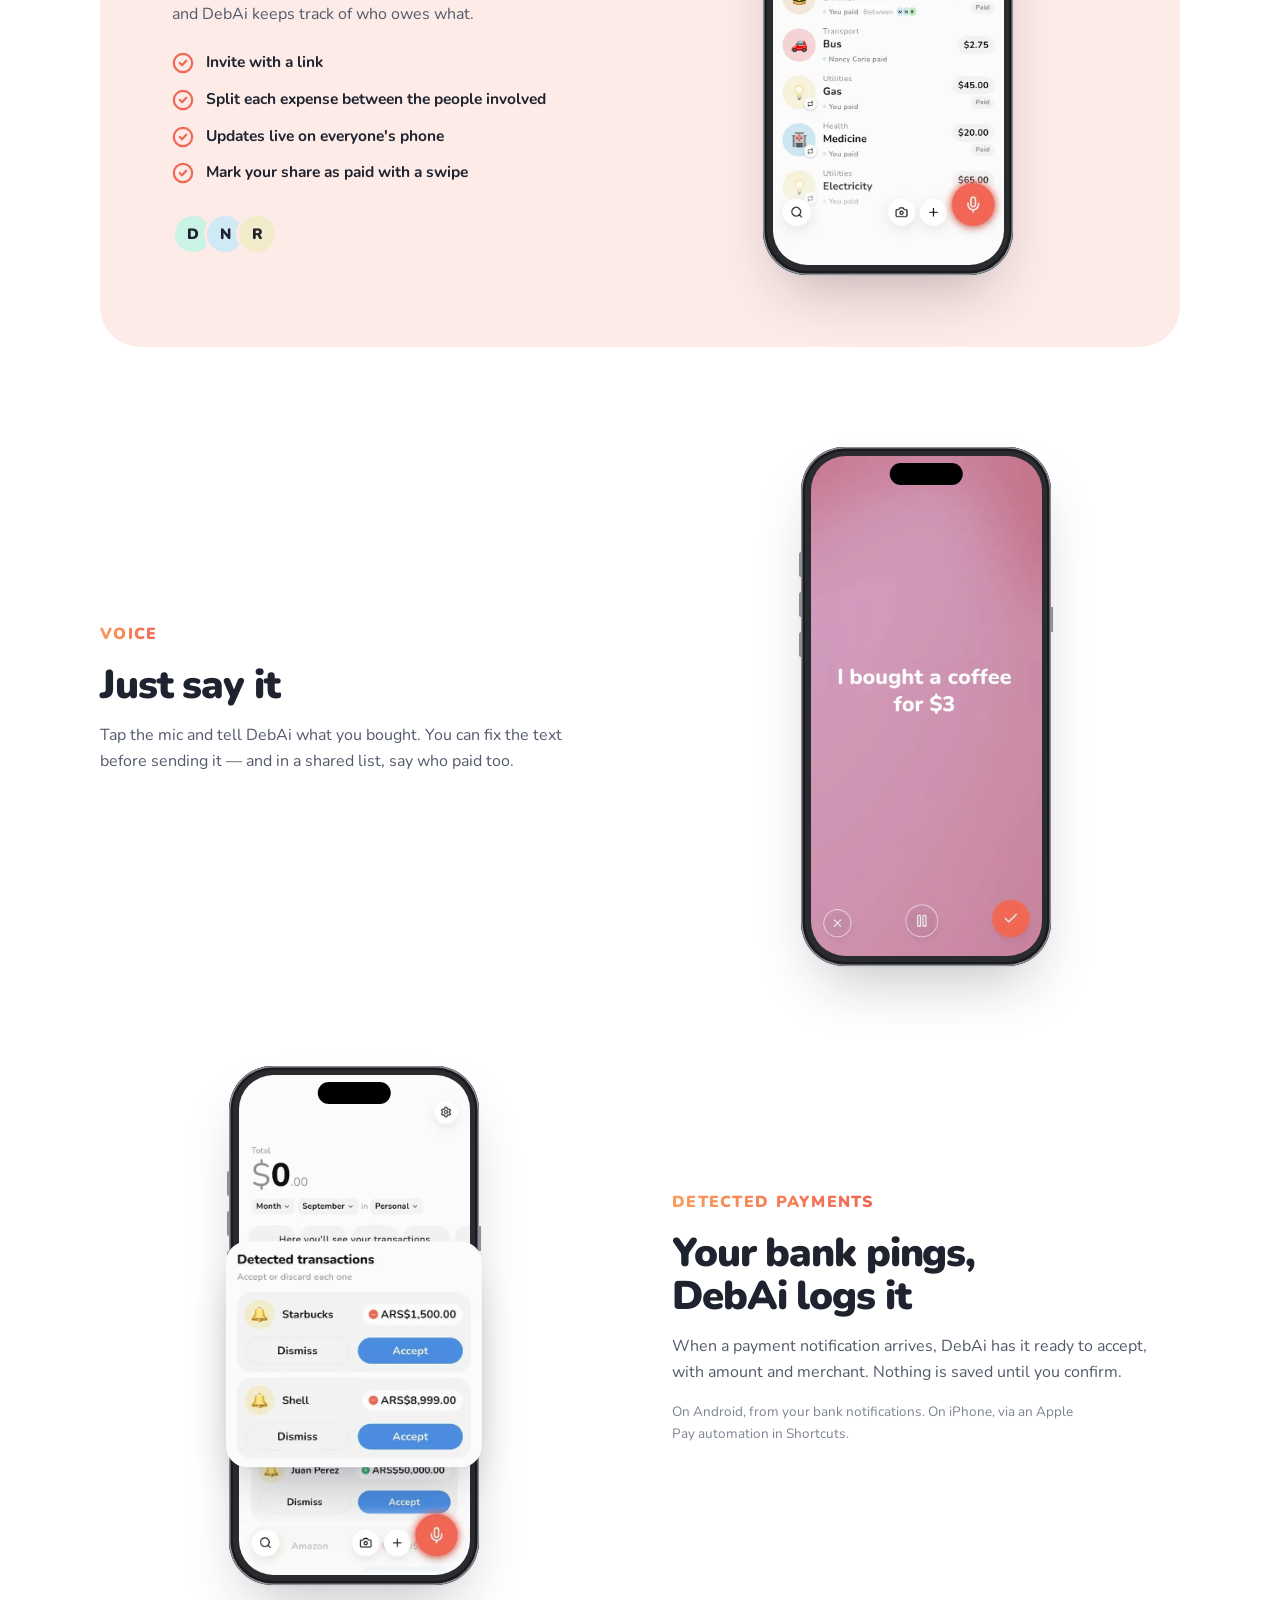
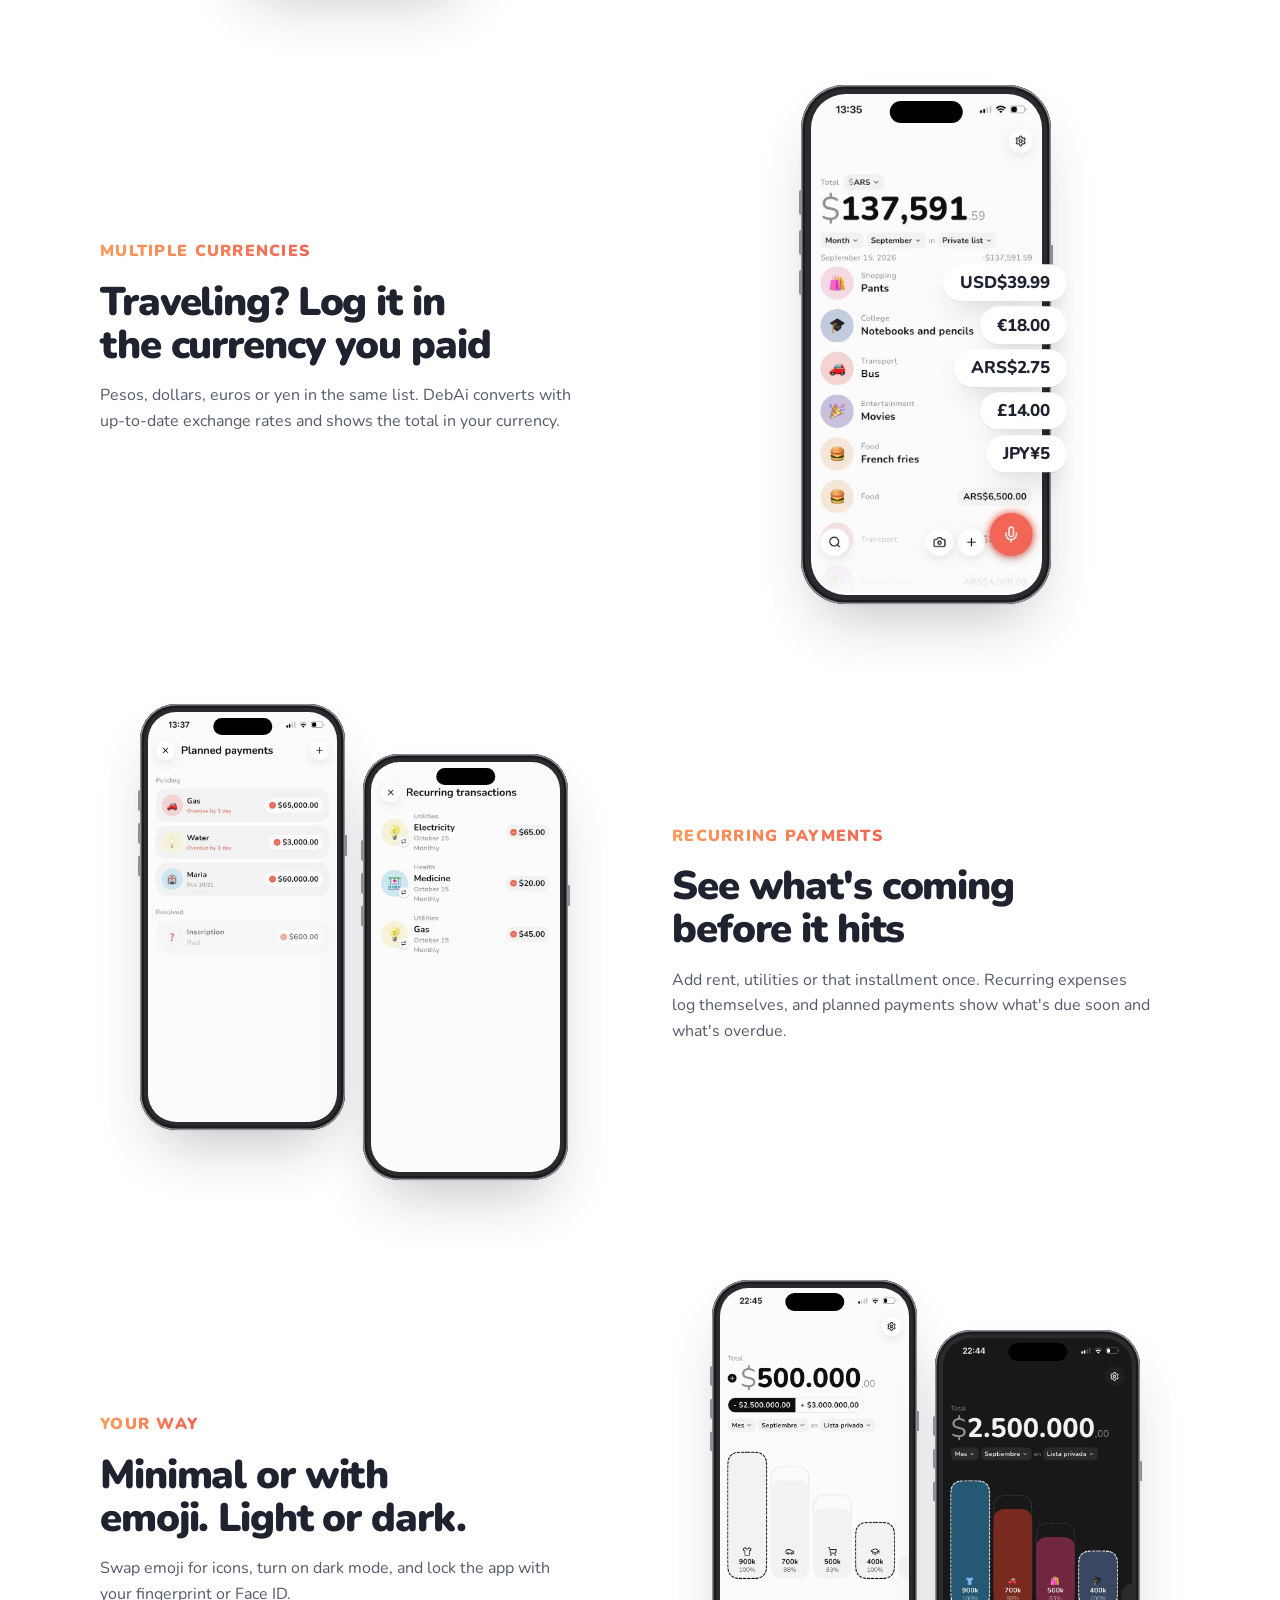
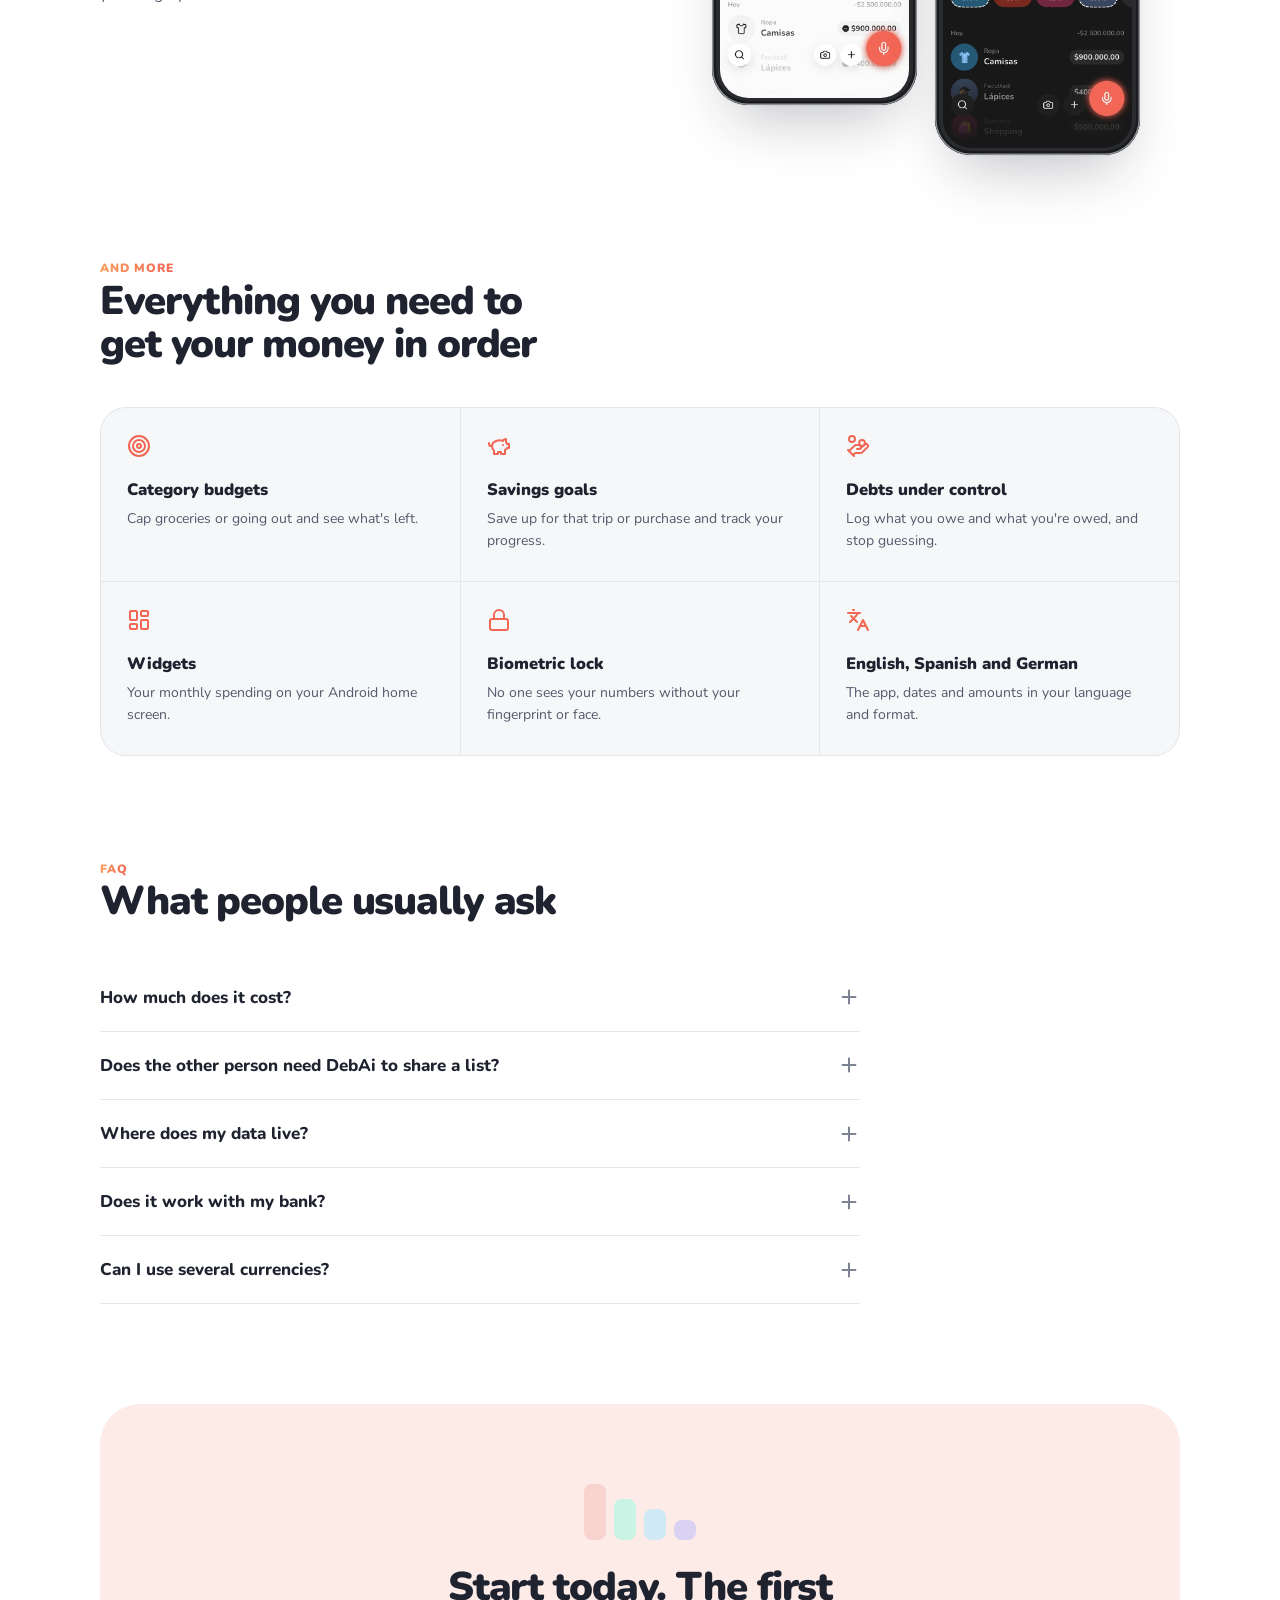
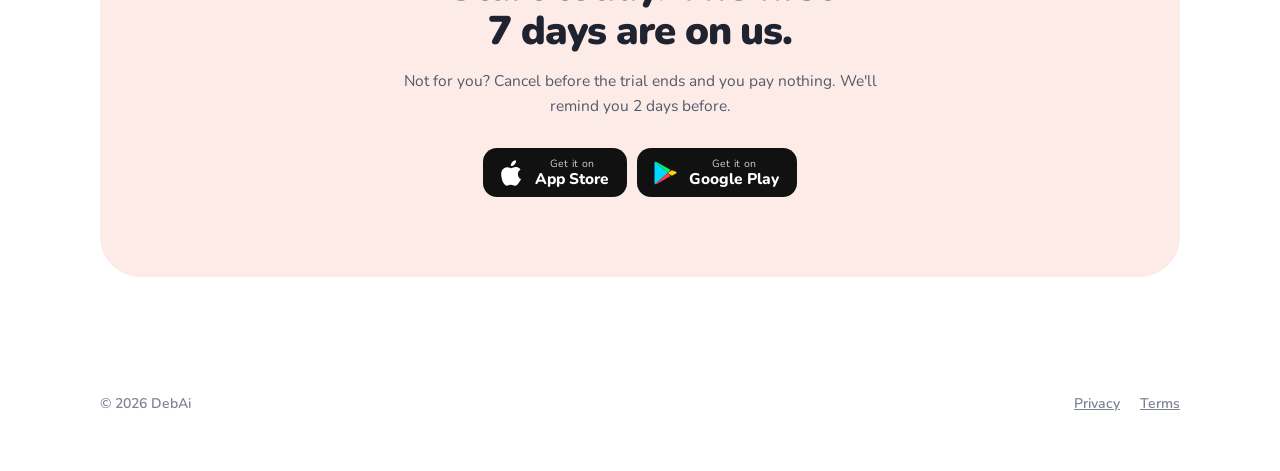
==== commit bd935650: "Landing: precios y card de movimientos que sobresalen del teléfono, nuevos textos y footer sin "App"" ====
--- a/index.html
+++ b/index.html
@@ -251,6 +251,48 @@
     .feature .copy p { color: var(--text-soft); font-size: 16px; margin: 0 0 16px; max-width: 30em; }
     .feature .shots { display: flex; justify-content: center; align-items: flex-start; gap: 18px; }
     .feature .shots .phone.sm:nth-child(2) { margin-top: 50px; }
+    /* ---------- Piezas que sobresalen del teléfono ----------
+       Van encima de la captura, en coordenadas de la imagen (600×1299): top en % del alto,
+       left/right en % del ancho. Cada idioma tiene su captura, así que cada uno su posición. */
+    .pops { position: absolute; inset: calc(var(--w) * .038); z-index: 2; pointer-events: none; }
+    .fx-pop {
+      position: absolute; right: -11%; top: var(--y); transform: translateY(-50%);
+      background: #fff; color: var(--text); font-weight: 800; letter-spacing: -.01em; white-space: nowrap;
+      font-size: calc(var(--w) * .068); line-height: 1; padding: .6em 1em; border-radius: 999px;
+      box-shadow: 0 1px 2px rgba(20, 24, 40, .06), 0 14px 30px -12px rgba(20, 24, 40, .3);
+    }
+    .fx-pop:nth-child(1) { --y: 43.34%; }
+    .fx-pop:nth-child(2) { --y: 51.89%; }
+    .fx-pop:nth-child(3) { --y: 60.43%; }
+    .fx-pop:nth-child(4) { --y: 68.98%; }
+    .fx-pop:nth-child(5) { --y: 77.52%; }
+    :is(html[lang="en"], html[lang="de"]) .fx-pop:nth-child(1) { --y: 37.64%; }
+    :is(html[lang="en"], html[lang="de"]) .fx-pop:nth-child(2) { --y: 46.19%; }
+    :is(html[lang="en"], html[lang="de"]) .fx-pop:nth-child(3) { --y: 54.73%; }
+    :is(html[lang="en"], html[lang="de"]) .fx-pop:nth-child(4) { --y: 63.28%; }
+    :is(html[lang="en"], html[lang="de"]) .fx-pop:nth-child(5) { --y: 71.82%; }
+    /* La card de movimientos detectados es un recorte agrandado de la misma captura */
+    .bank-pop {
+      --x0: 18; --y0: 516; --cw: 564; --ch: 482;
+      position: absolute; left: 50%; top: calc((var(--y0) + var(--ch) / 2) / 1299 * 100%);
+      width: calc(var(--cw) / 600 * 118%); transform: translate(-50%, -50%);
+      padding: calc(var(--w) * .03) calc(var(--w) * .02); background: #fcfbfc; border-radius: calc(var(--w) * .085);
+      box-shadow: 0 1px 2px rgba(20, 24, 40, .06), 0 24px 50px -18px rgba(20, 24, 40, .35);
+    }
+    :is(html[lang="en"], html[lang="de"]) .bank-pop { --y0: 484; }
+    .bank-pop div { aspect-ratio: var(--cw) / var(--ch); overflow: hidden; }
+    .bank-pop img {
+      width: calc(600 / var(--cw) * 100%); max-width: none; height: auto;
+      margin-left: calc(var(--x0) / var(--cw) * -100%); margin-top: calc(var(--y0) / var(--cw) * -100%);
+    }
+    /* Entrada al llegar con el scroll (solo con JS: sin JS se ven quietas) */
+    .js-pops .pops > * { transition: opacity .5s ease, translate .6s cubic-bezier(.2, .9, .3, 1.15); }
+    .js-pops .pops:not(.shown) > * { opacity: 0; translate: -14% 0; }
+    .js-pops .pops:not(.shown) > .bank-pop { translate: 0 12%; }
+    .fx-pop:nth-child(2) { transition-delay: .07s; }
+    .fx-pop:nth-child(3) { transition-delay: .14s; }
+    .fx-pop:nth-child(4) { transition-delay: .21s; }
+    .fx-pop:nth-child(5) { transition-delay: .28s; }
     .note { font-size: 13.5px !important; color: var(--muted) !important; }
     .checks { list-style: none; padding: 0; margin: 22px 0 0; display: grid; gap: 12px; }
     .checks li { display: flex; gap: 12px; align-items: flex-start; font-weight: 700; }
@@ -471,7 +513,14 @@
             <p>When a payment notification arrives, DebAi has it ready to accept, with amount and merchant. Nothing is saved until you confirm.</p>
             <p class="note">On Android, from your bank notifications. On iPhone, via an Apple Pay automation in Shortcuts.</p>
           </div>
-          <div class="shots"><div class="phone"><img src="assets/screens/bank-en.webp" alt="Payments detected from bank notifications" decoding="async" width="600" height="1299" /></div></div>
+          <div class="shots">
+            <div class="phone">
+              <img src="assets/screens/bank-en.webp" alt="Payments detected from bank notifications" decoding="async" width="600" height="1299" />
+              <div class="pops" aria-hidden="true">
+                <div class="bank-pop"><div><img src="assets/screens/bank-en.webp" alt="" decoding="async" width="600" height="1299" /></div></div>
+              </div>
+            </div>
+          </div>
         </div>
 
         <div class="feature">
@@ -480,7 +529,18 @@
             <h2>Traveling? Log it in the currency you paid</h2>
             <p>Pesos, dollars, euros or yen in the same list. DebAi converts with up-to-date exchange rates and shows the total in your currency.</p>
           </div>
-          <div class="shots"><div class="phone"><img src="assets/screens/currencies-en.webp" alt="Expenses in several currencies" decoding="async" width="600" height="1299" /></div></div>
+          <div class="shots">
+            <div class="phone">
+              <img src="assets/screens/currencies-en.webp" alt="Expenses in several currencies" decoding="async" width="600" height="1299" />
+              <div class="pops" aria-hidden="true">
+                <span class="fx-pop">USD$39.99</span>
+                <span class="fx-pop">€18.00</span>
+                <span class="fx-pop">ARS$2.75</span>
+                <span class="fx-pop">£14.00</span>
+                <span class="fx-pop">JPY¥5</span>
+              </div>
+            </div>
+          </div>
         </div>
 
         <div class="feature flip">
@@ -565,7 +625,7 @@
 
   <footer>
     <div class="wrap">
-      <span>© 2026 DebAi App</span>
+      <span>© 2026 DebAi</span>
       <nav>
         <a href="legal/index.html">Privacy</a>
         <a href="legal/terminos.html">Terms</a>
@@ -599,5 +659,16 @@
       }
     })();
   </script>
+  <script>
+    if ("IntersectionObserver" in window) {
+      document.documentElement.classList.add("js-pops");
+      var popsObserver = new IntersectionObserver(function (entries) {
+        entries.forEach(function (e) {
+          if (e.isIntersecting) { e.target.classList.add("shown"); popsObserver.unobserve(e.target); }
+        });
+      }, { threshold: 0.35 });
+      document.querySelectorAll(".pops").forEach(function (el) { popsObserver.observe(el); });
+    }
+  </script>
 </body>
 </html>
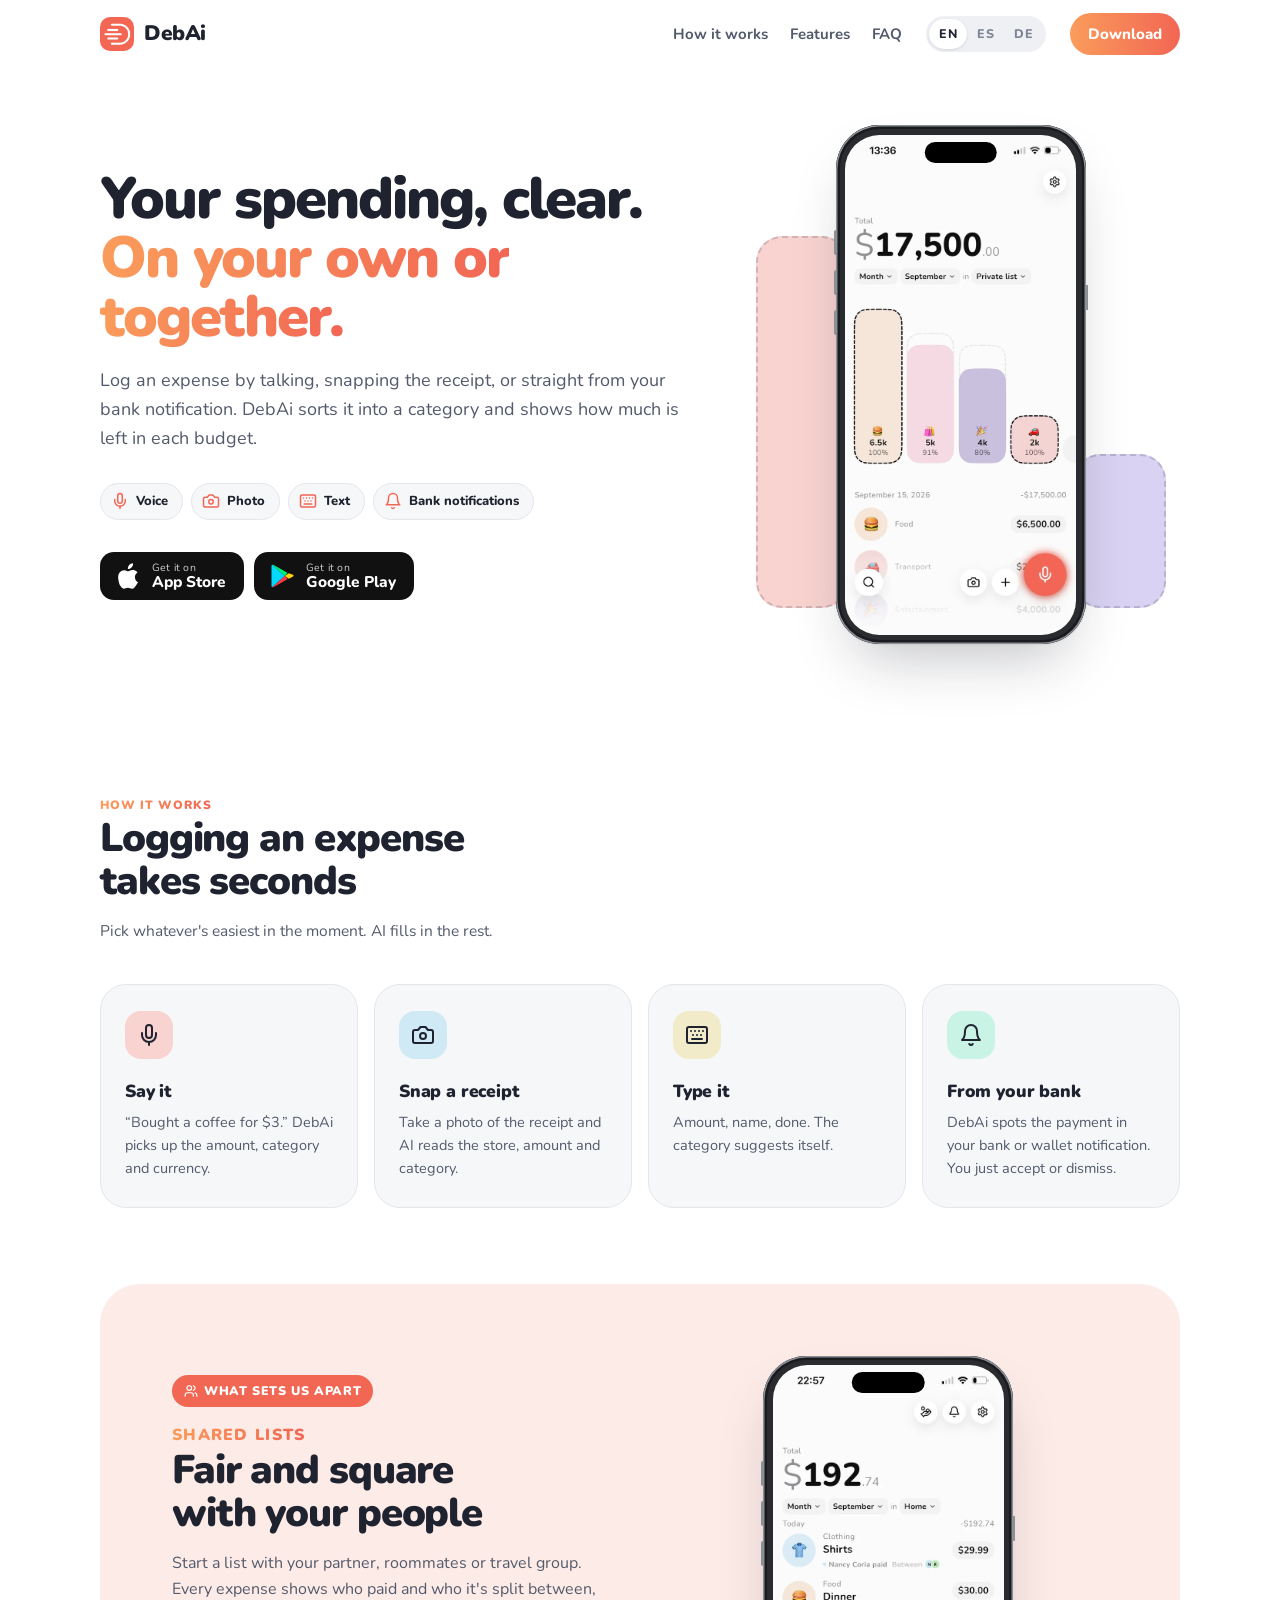
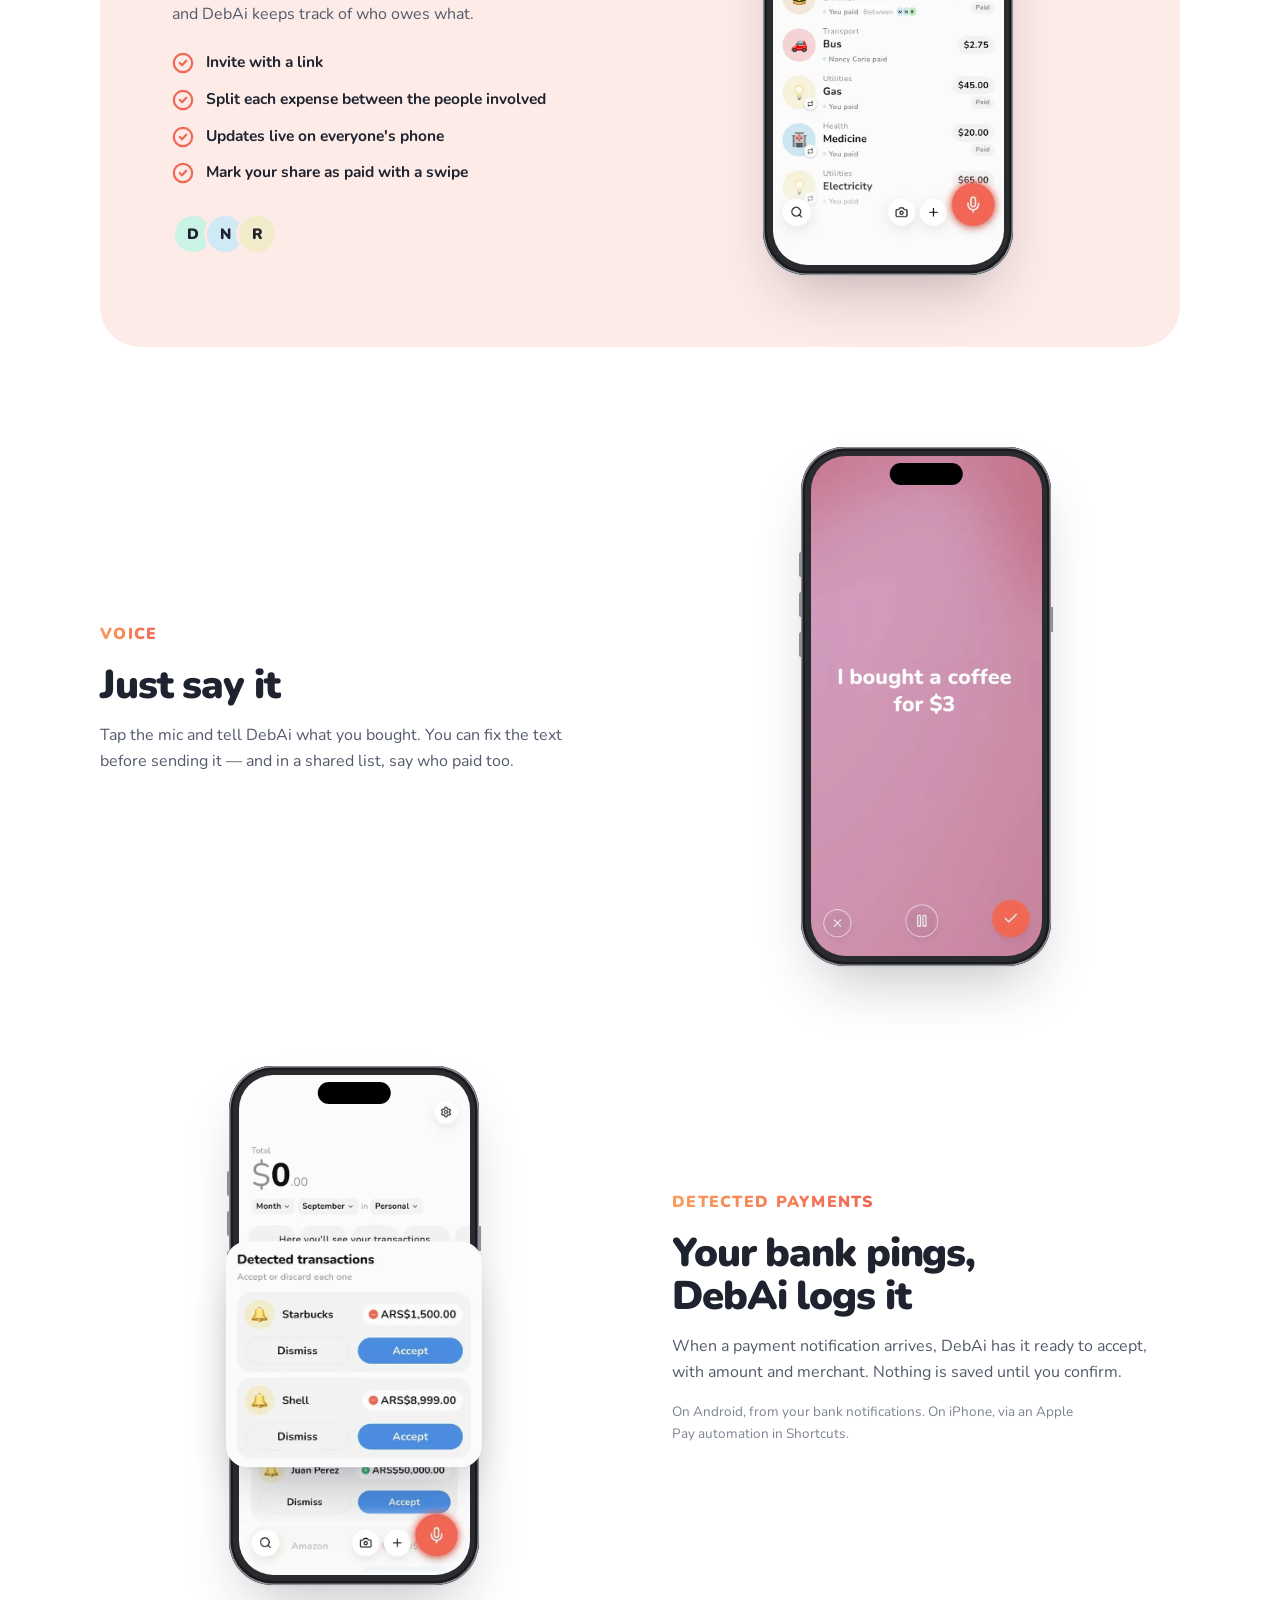
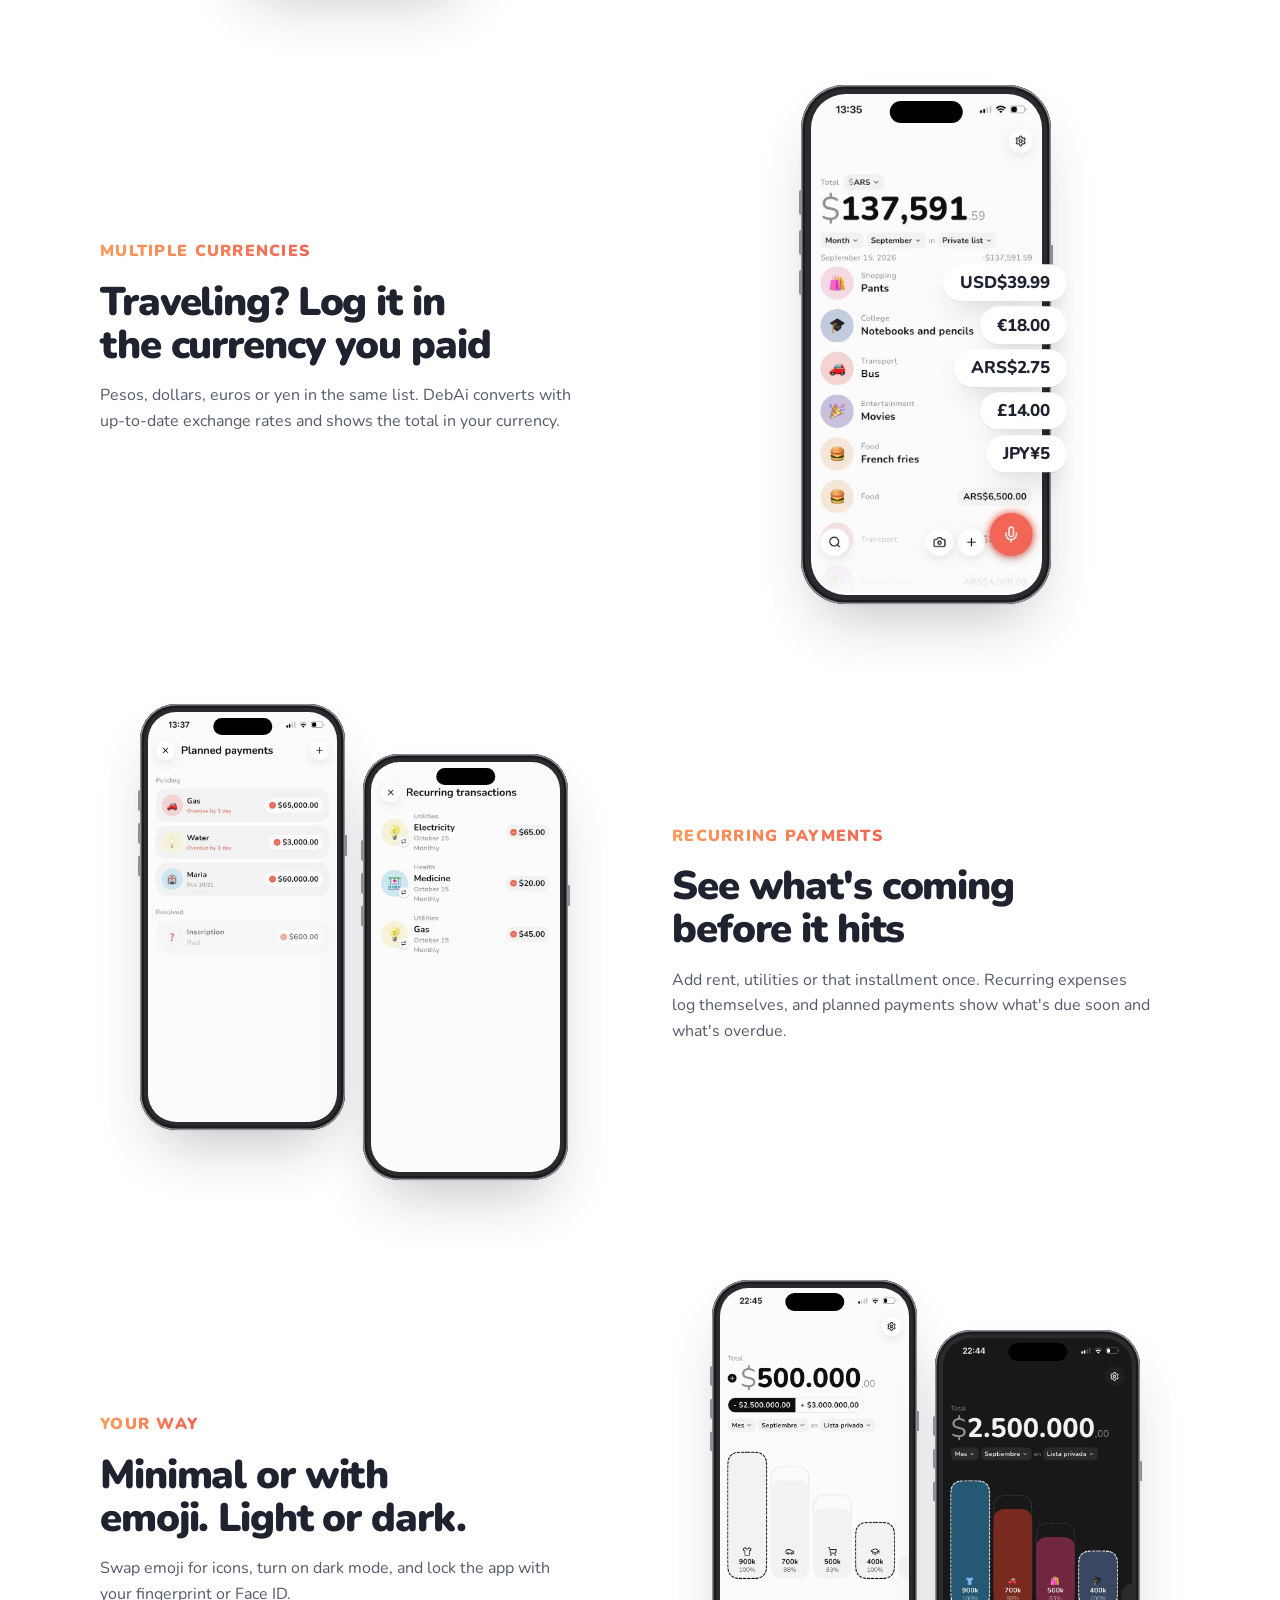
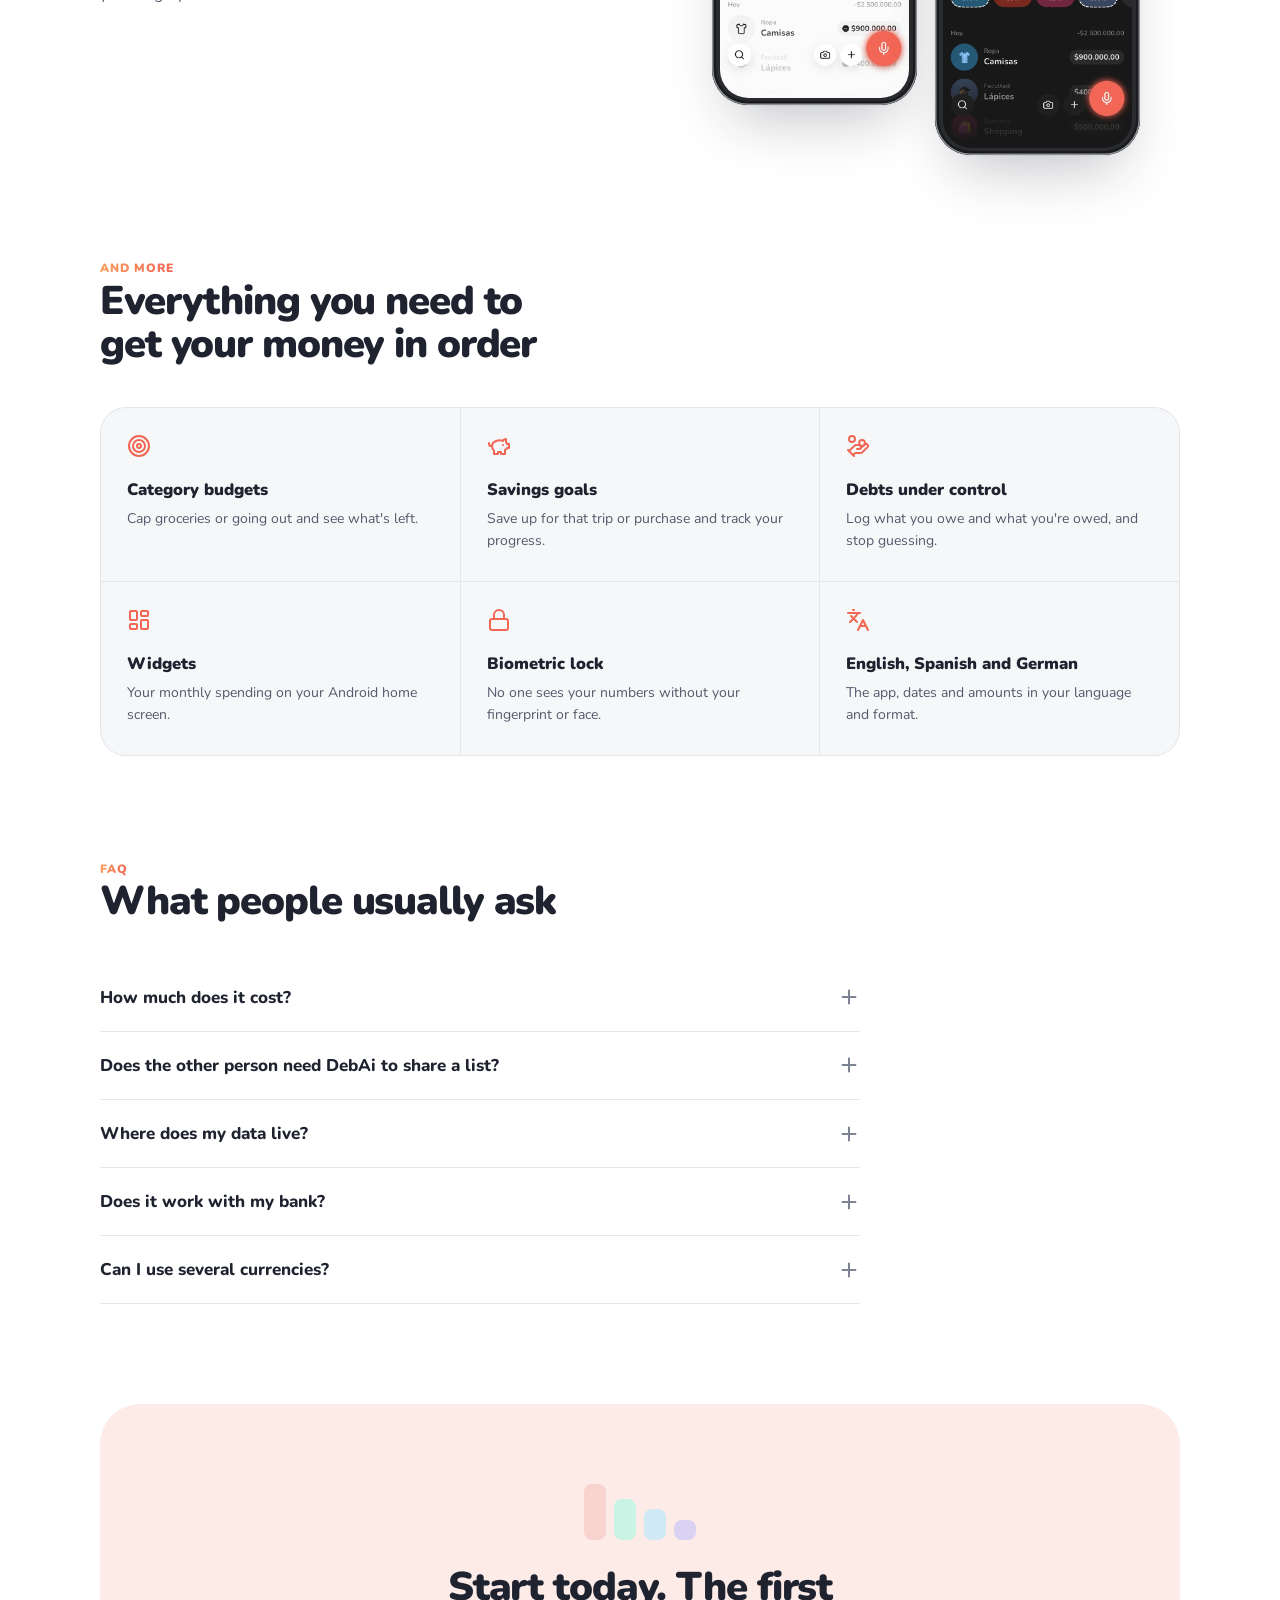
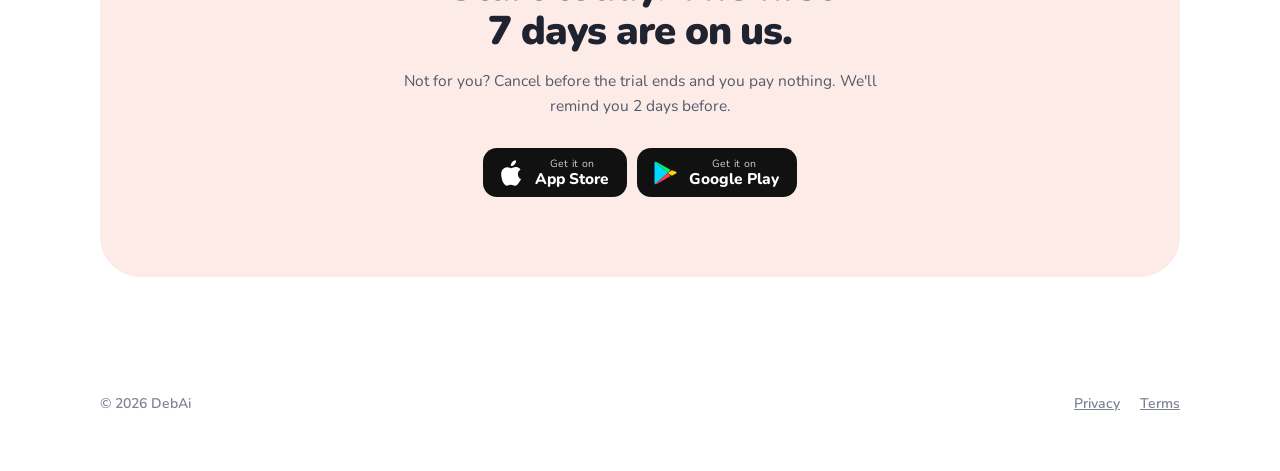
==== commit e94243e1: "Landing: sin la pastilla de prueba gratis arriba del título Co-Authored-By: Claude Opus 5.5 <noreply" ====
--- a/index.html
+++ b/index.html
@@ -135,14 +135,9 @@
     /* ---------- Hero ---------- */
     .hero { padding-block: 56px 72px; }
     .hero .wrap { display: grid; grid-template-columns: 1.15fr .85fr; gap: 48px; align-items: center; }
-    .eyebrow {
-      display: inline-block; background: var(--brand-soft); color: var(--brand-ink);
-      font-weight: 800; font-size: 13px; letter-spacing: .05em; text-transform: uppercase;
-      padding: 6px 14px; border-radius: 999px;
-    }
     h1 {
       font-size: clamp(34px, 5.2vw, 58px); font-weight: 900; letter-spacing: -.035em; line-height: 1.02;
-      margin: 18px 0 20px; text-wrap: balance;
+      margin: 0 0 20px; text-wrap: balance;
     }
     h1 em, .kicker {
       font-style: normal; color: var(--brand);
@@ -413,7 +408,6 @@
     <div class="hero">
       <div class="wrap">
         <div>
-          <span class="eyebrow">7 days free on the yearly plan</span>
           <h1>Your spending, clear.<br><em>On your own or together.</em></h1>
           <p class="lead">Log an expense by talking, snapping the receipt, or straight from your bank notification. DebAi sorts it into a category and shows how much is left in each budget.</p>
           <ul class="ways">
